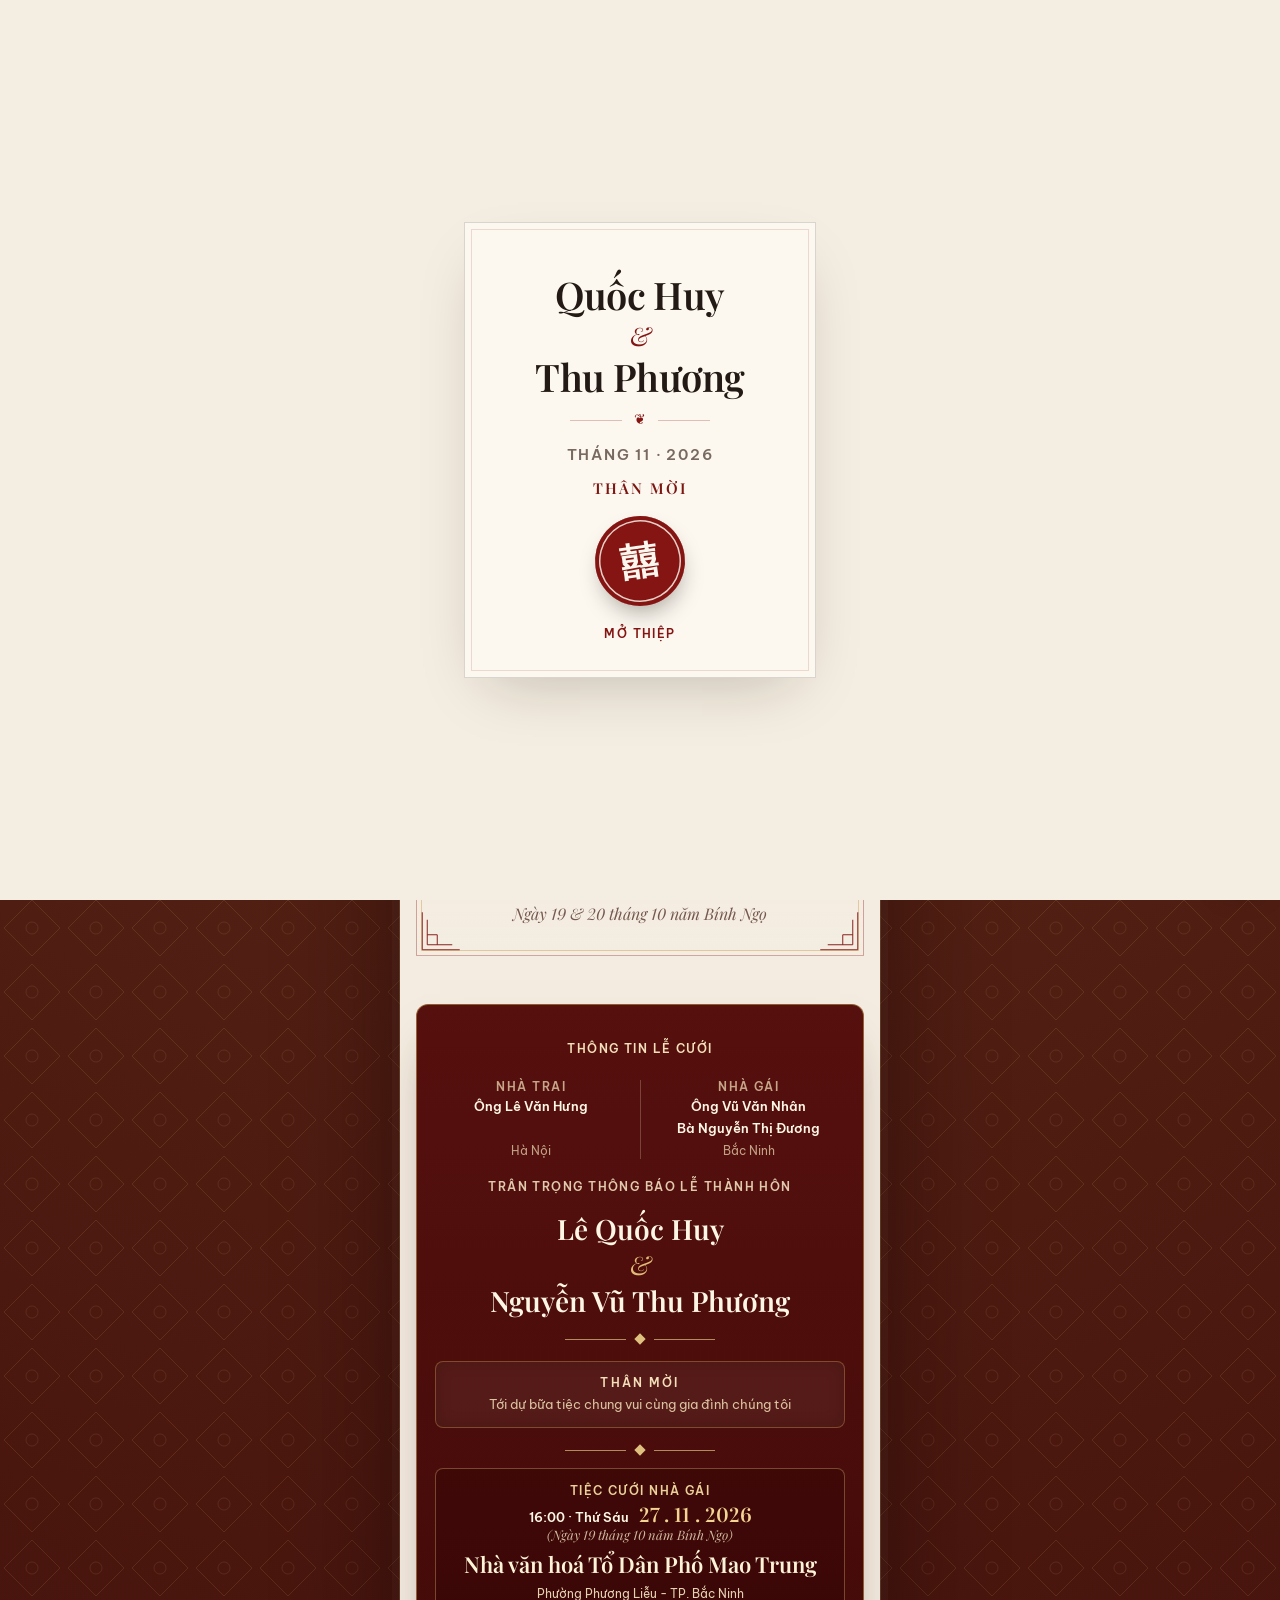
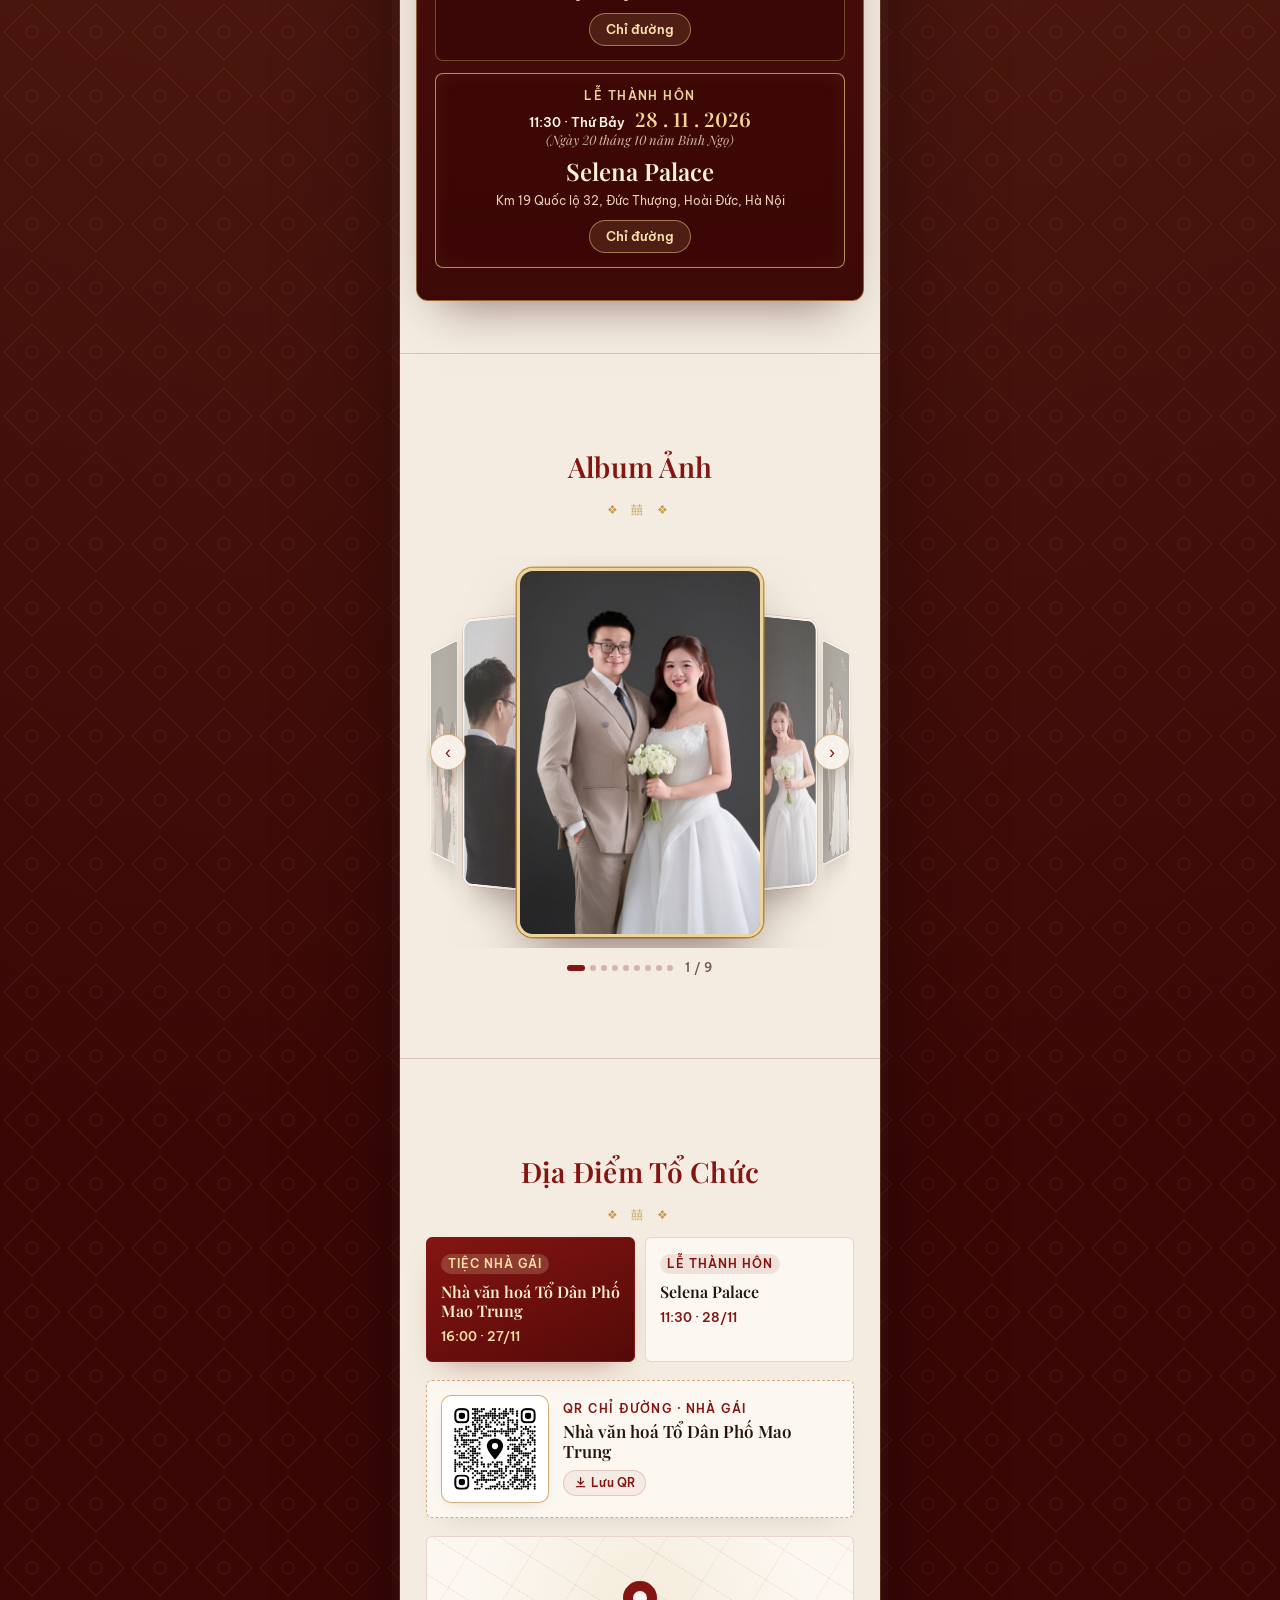
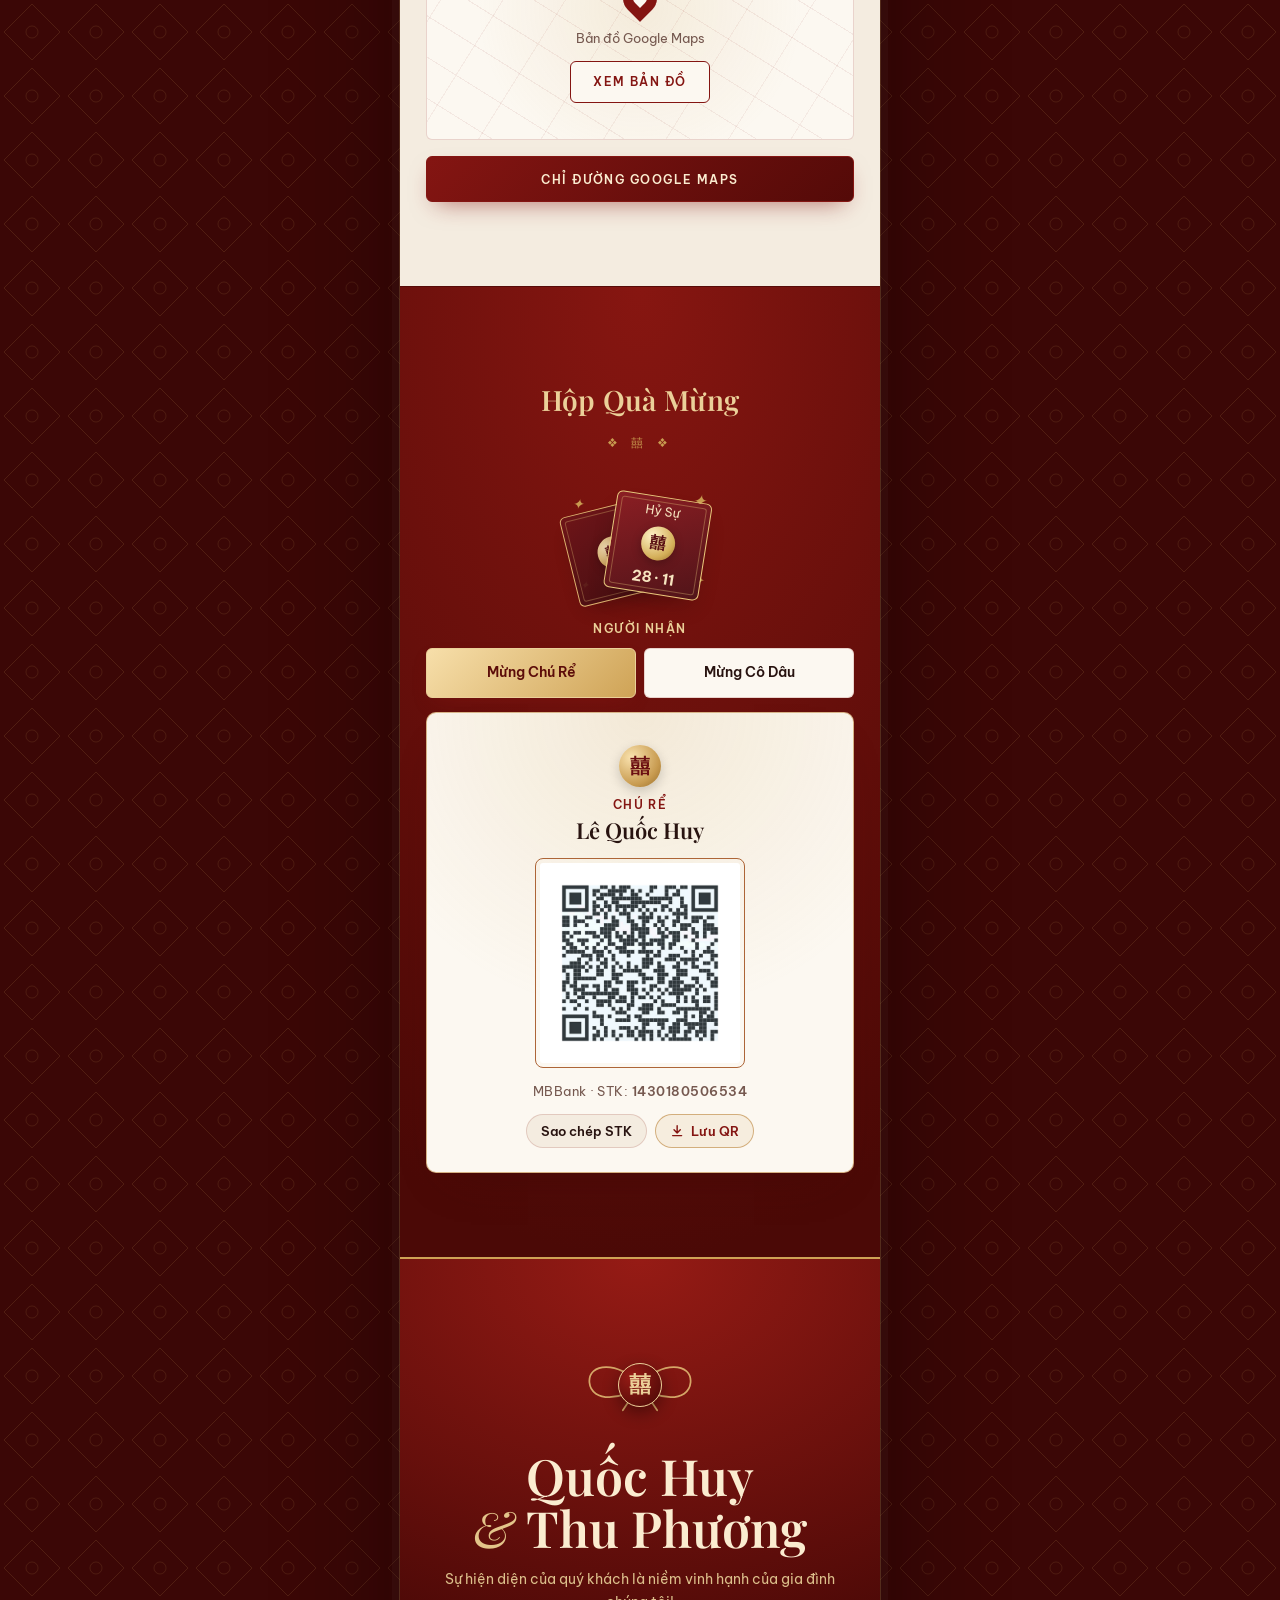
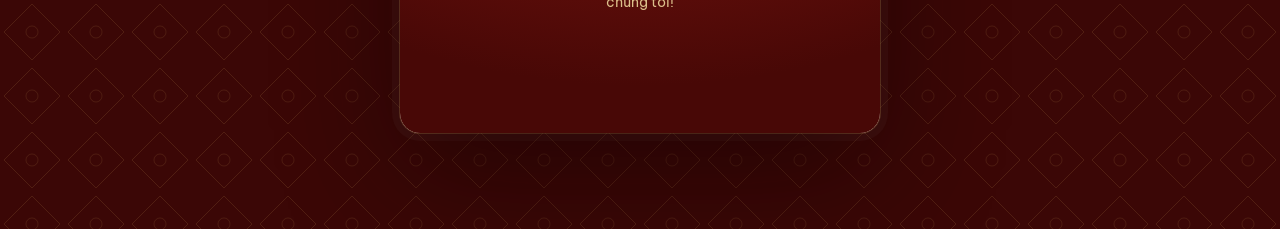
==== editorial.html @ ceed42f7 "fix: bust Cloudflare/mobile cache with v=20261121-2220 and handle reversed 26% and ampersands" ====
<!doctype html>
<html lang="vi">
  <head>
    <meta charset="UTF-8" />
    <meta name="viewport" content="width=device-width, initial-scale=1.0" />
    <meta name="theme-color" content="#7d1410" />
    <title>Thiệp Mời Cưới · Quốc Huy &amp; Thu Phương (Tháng 11 · 2026)</title>
    <meta name="description" content="Trân trọng kính mời Quý khách tới dự buổi lễ chung vui cùng gia đình: Tiệc Cưới Nhà Gái (16:00 · 27/11/2026 tại Nhà văn hoá Tổ Dân Phố Mao Trung, Bắc Ninh) &amp; Lễ Thành Hôn (11:30 · 28/11/2026 tại Selena Palace, Hoài Đức, Hà Nội)." />
    <meta property="og:type" content="website" />
    <meta property="og:locale" content="vi_VN" />
    <meta property="og:site_name" content="Thiệp Cưới Quốc Huy &amp; Thu Phương" />
    <meta property="og:title" content="Thiệp Mời Cưới · Quốc Huy &amp; Thu Phương (Tháng 11 · 2026)" />
    <meta property="og:description" content="Tiệc Cưới Nhà Gái: 16:00 Thứ Sáu 27/11/2026 (NVH Tổ Dân Phố Mao Trung, Bắc Ninh) · Lễ Thành Hôn: 11:30 Thứ Bảy 28/11/2026 (Selena Palace, Hoài Đức, Hà Nội)." />
    <meta property="og:image" content="https://thu-phuong-va-quoc-huy.wedding/images/og-preview.jpg?v=6" />
    <meta property="og:image:secure_url" content="https://thu-phuong-va-quoc-huy.wedding/images/og-preview.jpg?v=6" />
    <meta property="og:image:type" content="image/jpeg" />
    <meta property="og:image:width" content="1200" />
    <meta property="og:image:height" content="630" />
    <meta property="og:image:alt" content="Thiệp Mời Cưới Quốc Huy &amp; Thu Phương · Tháng 11 · 2026" />
    <meta name="twitter:card" content="summary_large_image" />
    <meta name="twitter:title" content="Thiệp Mời Cưới · Quốc Huy &amp; Thu Phương (Tháng 11 · 2026)" />
    <meta name="twitter:description" content="Tiệc Cưới Nhà Gái: 16:00 Thứ Sáu 27/11/2026 (NVH Tổ Dân Phố Mao Trung, Bắc Ninh) · Lễ Thành Hôn: 11:30 Thứ Bảy 28/11/2026 (Selena Palace, Hoài Đức, Hà Nội)." />
    <meta name="twitter:image" content="https://thu-phuong-va-quoc-huy.wedding/images/og-preview.jpg?v=6" />
    <link rel="icon" type="image/svg+xml" href="data:image/svg+xml,%3Csvg xmlns='http://www.w3.org/2000/svg' viewBox='0 0 64 64'%3E%3Ccircle cx='32' cy='32' r='30' fill='%23841512' stroke='%23d4a353' stroke-width='2'/%3E%3Ctext x='32' y='44' font-size='34' text-anchor='middle' fill='%23fae5b4' font-family='serif'%3E%E5%9B%8D%3C/text%3E%3C/svg%3E" />
    <link rel="preconnect" href="https://fonts.googleapis.com" />
    <link rel="preconnect" href="https://fonts.gstatic.com" crossorigin />
    <link href="https://fonts.googleapis.com/css2?family=Be+Vietnam+Pro:ital,wght@0,400;0,500;0,600;0,700;1,400;1,500&family=Playfair+Display:ital,wght@0,500;0,600;0,700;1,400;1,600&display=swap" rel="stylesheet" />
    <link rel="stylesheet" href="demo-common.css?v=20261121-2220" />
    <link rel="stylesheet" href="wedding-extras.css?v=20261121-2220" />
    <link rel="stylesheet" href="themes/son-mai.css?v=20261121-2220" />
    <script src="demo-common.js?v=20261121-2220" defer></script>
    <script src="wedding-extras.js?v=20261121-2220" defer></script>
    <script src="themes/son-mai.js?v=20261121-2220" defer></script>
  </head>
  <body data-theme="son" data-gate-label="Mở thiệp">
    <button class="demo-music" data-music-toggle type="button" aria-pressed="false" aria-label="Bật nhạc nền">
      <span class="music-bars" aria-hidden="true"><i></i><i></i><i></i></span>
      <span data-music-label>Bật nhạc</span>
    </button>

    <main tabindex="-1" class="invite son">
      <!-- Sợi Chỉ Hồng Tơ Duyên & Nét Chu Sa tự vẽ dẫn lối dọc theo thao tác lướt -->
      <svg class="sm-trail" aria-hidden="true">
        <path class="sm-trail-gold" pathLength="1" />
        <path class="sm-trail-red" pathLength="1" />
        <g class="sm-trail-tip">
          <circle r="7" fill="#fcf8f0" stroke="#841512" stroke-width="1.5" />
          <circle r="3" fill="#841512" />
        </g>
      </svg>

      <!-- BÌA THIỆP TỐI GIẢN: Nền Be Giấy Dó × Khung Vòm Ảnh × Sợi Chỉ Hồng Đồng Tâm -->
      <header class="son-cover" id="top">
        <div class="son-frame">
          <svg class="son-corner son-c-tl" viewBox="0 0 64 64" aria-hidden="true"><path d="M2 62V2h60M10 50V10h40M10 26h16V10" fill="none" stroke="currentColor" stroke-width="1.5"/></svg>
          <svg class="son-corner son-c-tr" viewBox="0 0 64 64" aria-hidden="true"><path d="M2 62V2h60M10 50V10h40M10 26h16V10" fill="none" stroke="currentColor" stroke-width="1.5"/></svg>
          <svg class="son-corner son-c-bl" viewBox="0 0 64 64" aria-hidden="true"><path d="M2 62V2h60M10 50V10h40M10 26h16V10" fill="none" stroke="currentColor" stroke-width="1.5"/></svg>
          <svg class="son-corner son-c-br" viewBox="0 0 64 64" aria-hidden="true"><path d="M2 62V2h60M10 50V10h40M10 26h16V10" fill="none" stroke="currentColor" stroke-width="1.5"/></svg>

          <div class="son-masthead">
            <span>Thư Báo Hỷ</span>
            <span>Tháng 11 · 2026</span>
          </div>

          <div class="son-title-block" data-reveal>
            <h1 class="son-names">
              <span>Quốc Huy</span>
              <i>&amp;</i>
              <span>Thu Phương</span>
            </h1>
            <div class="son-love-knot-wrap" aria-hidden="true">
              <svg class="son-love-knot" viewBox="0 0 320 44">
                <path class="son-knot-red" pathLength="1" d="M14 24C60 24 94 10 132 22C152 29 160 36 160 23C160 10 137 9 135 22C133 35 154 40 166 25C178 10 187 12 185 25C183 38 162 35 160 23C160 12 175 19 191 25C226 36 264 22 306 22" />
              </svg>
            </div>
          </div>

          <div class="son-hero-stage is-centered" data-reveal>
            <div class="son-moongate">
              <div class="son-moongate-arch">
                <figure class="ph son-hero-ph" style="--ratio: 4 / 5" data-lightbox="images/album-a.jpg" data-caption="Quốc Huy &amp; Thu Phương — Chào mừng ngày vui Tháng 11 · 2026">
                  <img src="images/album-a.jpg" alt="Chú rể Quốc Huy và Cô dâu Thu Phương vẫy tay chào" />
                </figure>
              </div>
            </div>

            <svg class="son-spinning-stamp" viewBox="0 0 120 120" aria-hidden="true">
              <defs><path id="son-stamp-ring" d="M60 60m-44 0a44 44 0 1 1 88 0a44 44 0 1 1-88 0" /></defs>
              <circle cx="60" cy="60" r="56" />
              <circle cx="60" cy="60" r="32" stroke-dasharray="3 2" />
              <text><textPath href="#son-stamp-ring">QUỐC HUY · THU PHƯƠNG · HÀ NỘI · 11.2026 ·</textPath></text>
              <text class="son-stamp-core" x="60" y="68" text-anchor="middle">囍</text>
            </svg>
          </div>

          <dl class="son-date-ledger" data-reveal>
            <div><dt>Tháng</dt><dd>11</dd></div>
            <div><dt>Năm</dt><dd class="son-ledger-year">2026</dd></div>
            <div><dt>Âm Lịch</dt><dd class="son-ledger-year">Bính Ngọ</dd></div>
          </dl>
          <p class="son-lunar">Ngày 19 &amp; 20 tháng 10 năm Bính Ngọ</p>
        </div>
      </header>

      <!-- PANEL ĐỎ ĐÔ THÔNG TIN LỄ CƯỚI & TIỆC CƯỚI (Bố cục tinh gọn theo chungdoi.com) -->
      <section class="son-event" id="ngay-cuoi" aria-labelledby="event-title">
        <div class="son-plaque" data-reveal>
          <p class="kicker">Thông tin lễ cưới</p>

          <!-- Gia đình hai bên -->
          <div class="son-plaque-families">
            <div>
              <span>Nhà Trai</span>
              <strong>Ông Lê Văn Hưng</strong>
              <small>Hà Nội</small>
            </div>
            <i aria-hidden="true"></i>
            <div>
              <span>Nhà Gái</span>
              <strong>Ông Vũ Văn Nhân</strong>
              <strong>Bà Nguyễn Thị Đương</strong>
              <small>Bắc Ninh</small>
            </div>
          </div>

          <p class="son-plaque-announce">Trân trọng thông báo Lễ Thành Hôn</p>

          <div class="son-plaque-couple">
            <div>
              <strong>Lê Quốc Huy</strong>
            </div>
            <i>&amp;</i>
            <div>
              <strong>Nguyễn Vũ Thu Phương</strong>
            </div>
          </div>

          <div class="son-rule" aria-hidden="true"><i></i></div>

          <!-- THÂN MỜI KHÁCH MỜI CÁ NHÂN HÓA -->
          <div class="son-guest-invite" data-reveal>
            <span class="son-guest-kicker">Thân mời</span>
            <strong class="son-guest" data-guest-name hidden></strong>
            <p class="son-guest-sub">Tới dự bữa tiệc chung vui cùng gia đình chúng tôi</p>
          </div>

          <div class="son-rule" aria-hidden="true"><i></i></div>

          <!-- Hai buổi lễ trình bày ngắn gọn, trực quan -->
          <div class="son-dual-events">
            <div class="son-event-box">
              <p class="son-venue-kicker">Tiệc Cưới Nhà Gái</p>
              <div class="son-event-time-row">
                <span>16:00 · Thứ Sáu</span>
                <strong>27 . 11 . 2026</strong>
              </div>
              <p class="son-event-lunar">(Ngày 19 tháng 10 năm Bính Ngọ)</p>
              <h3>Nhà văn hoá Tổ Dân Phố Mao Trung</h3>
              <address>Phường Phương Liễu - TP. Bắc Ninh</address>
              <a class="son-event-map-link" href="https://maps.app.goo.gl/y9gE7BGeSNUf4c8h6" target="_blank" rel="noopener">Chỉ đường</a>
            </div>

            <div class="son-event-box is-featured">
              <p class="son-venue-kicker">Lễ Thành Hôn</p>
              <div class="son-event-time-row">
                <span>11:30 · Thứ Bảy</span>
                <strong>28 . 11 . 2026</strong>
              </div>
              <p class="son-event-lunar">(Ngày 20 tháng 10 năm Bính Ngọ)</p>
              <h2 id="event-title">Selena Palace</h2>
              <address>Km 19 Quốc lộ 32, Đức Thượng, Hoài Đức, Hà Nội</address>
              <a class="son-event-map-link" href="https://maps.app.goo.gl/c5R5mBZ5yW817m9x5" target="_blank" rel="noopener">Chỉ đường</a>
            </div>
          </div>
        </div>
      </section>

      <footer class="theme-close">
        <div class="son-close-bow-wrap" aria-hidden="true">
          <svg class="son-bow" viewBox="0 0 130 62">
            <path d="M65 31C43 6 10 8 12 29s36 19 53 2c17 17 51 19 53-2S87 6 65 31zM65 31 47 58M65 31l18 27" />
          </svg>
          <div class="son-close-seal">囍</div>
        </div>
        <h2 data-reveal>Quốc Huy <i>&amp;</i>&nbsp;Thu Phương</h2>
        <span>Sự hiện diện của quý khách là niềm vinh hạnh của gia đình chúng tôi!</span>
      </footer>
    </main>
  </body>
</html>
---- demo-common.css ----
/* Khung chung cho cả 4 mẫu: thiệp là một cột dọc kiểu điện thoại,
   trên màn hình rộng thì nằm giữa nền trang trí Á Đông của từng mẫu. */
:root {
  --bg: #f8f1e5;
  --paper: #fffaf2;
  --ink: #2b1412;
  --muted: #7a5c55;
  --accent: #9b1b1e;
  --accent-deep: #6b0f12;
  --gold: #c89d54;
  --gold-light: #edd39c;
  --line: rgba(138, 35, 30, 0.16);
  --on-accent: #fff8ee;
  --backdrop: #2e090a;
  --f-display: "Playfair Display", Georgia, serif;
  --f-body: "Be Vietnam Pro", -apple-system, BlinkMacSystemFont, sans-serif;
  --f-serif-vi: "Playfair Display", Georgia, serif;
  --radius: 8px;
  --btn-radius: 999px;
  --ph-1: #e9d6c4;
  --ph-2: #d8b9a1;
  --ph-ink: rgba(60, 30, 24, 0.55);
  --column: 480px;
}

* { box-sizing: border-box; }
/* Số kiểu cũ của Cormorant khó đọc ngày giờ; ép số thẳng hàng. */
*, *::before, *::after { font-variant-numeric: lining-nums !important; }
html { scroll-behavior: smooth; -webkit-text-size-adjust: 100%; }
body {
  margin: 0;
  min-height: 100vh;
  overflow-x: hidden;
  background: var(--backdrop);
  color: var(--ink);
  font: 400 15px/1.7 var(--f-body);
  -webkit-font-smoothing: antialiased;
}
a { color: inherit; }
h1, h2, h3 { font-weight: 400; text-wrap: balance; }
p, blockquote, address { text-wrap: pretty; }
.invite:focus { outline: none; }

.invite {
  position: relative;
  width: min(var(--column), 100%);
  margin: 0 auto;
  overflow: hidden;
  background: var(--bg);
}

@media (min-width: 640px) {
  body { padding: 72px 0 96px; }
  .invite {
    border-radius: 20px;
    box-shadow:
      0 40px 120px rgba(15, 3, 3, 0.48),
      0 0 0 1px rgba(212, 170, 99, 0.28),
      0 0 0 8px rgba(255, 255, 255, 0.03);
  }
}

.kicker {
  margin: 0;
  color: var(--accent);
  font: 600 11px/1.4 var(--f-body);
  letter-spacing: 0.24em;
  text-transform: uppercase;
}

/* Họa tiết Song Hỷ & Vân Mây dùng chung */
.asian-seal {
  display: inline-grid;
  place-items: center;
  width: 44px;
  height: 44px;
  border-radius: 50%;
  background: radial-gradient(circle at 32% 28%, #f8e2ac, var(--gold) 62%, #9a6f2d);
  color: var(--accent-deep);
  font: 700 22px/1 "Noto Serif TC", "Songti SC", "SimSun", serif;
  box-shadow: 0 6px 18px rgba(40, 8, 6, 0.22), inset 0 0 0 1.5px rgba(255, 250, 235, 0.65);
}

/* Khung ảnh: tông màu theo mẫu làm nền khi ảnh chưa tải xong. */
.ph {
  position: relative;
  margin: 0;
  overflow: hidden;
  aspect-ratio: var(--ratio, 4 / 5);
  background:
    radial-gradient(120% 80% at 20% 10%, rgba(255, 255, 255, 0.45), transparent 55%),
    radial-gradient(90% 70% at 85% 95%, rgba(0, 0, 0, 0.12), transparent 60%),
    linear-gradient(160deg, var(--ph-1), var(--ph-2));
}
.ph img {
  position: absolute;
  inset: 0;
  display: block;
  width: 100%;
  height: 100%;
  object-fit: cover;
  object-position: center 22%;
  transition: transform 0.8s cubic-bezier(0.2, 0.75, 0.25, 1);
}
.ph[data-lightbox]:hover img {
  transform: scale(1.04);
}
.ph[data-lightbox] {
  cursor: zoom-in;
}

/* Thanh chọn mẫu (dùng cho bản demo) + nút mở lại cổng thiệp */
.design-switcher {
  position: fixed;
  z-index: 200;
  top: 12px;
  left: 50%;
  display: flex;
  align-items: center;
  gap: 3px;
  max-width: calc(100vw - 16px);
  overflow-x: auto;
  padding: 5px;
  border: 1px solid rgba(227, 196, 138, 0.32);
  border-radius: 999px;
  background: rgba(34, 9, 8, 0.86);
  box-shadow: 0 12px 34px rgba(10, 2, 2, 0.42);
  font-family: "Be Vietnam Pro", Arial, sans-serif;
  scrollbar-width: none;
  backdrop-filter: blur(16px);
  transform: translateX(-50%);
}
.design-switcher::-webkit-scrollbar { display: none; }
.design-switcher a,
.design-switcher button.replay-gate {
  flex: 0 0 auto;
  display: flex;
  align-items: center;
  gap: 6px;
  min-height: 32px;
  padding: 0 13px;
  border: 0;
  border-radius: 999px;
  background: transparent;
  color: rgba(255, 244, 232, 0.78);
  font: 500 11px/1 "Be Vietnam Pro", Arial, sans-serif;
  letter-spacing: 0.02em;
  text-decoration: none;
  white-space: nowrap;
  cursor: pointer;
  transition: background 0.25s ease, color 0.25s ease, transform 0.2s ease;
}
.design-switcher a:hover,
.design-switcher button.replay-gate:hover {
  color: #fff8ee;
  background: rgba(255, 244, 232, 0.1);
}
.design-switcher a span {
  display: inline-grid;
  place-items: center;
  width: 18px;
  height: 18px;
  border-radius: 50%;
  background: rgba(255, 244, 232, 0.12);
  font-size: 9px;
  font-weight: 600;
}
.design-switcher a.is-active {
  background: linear-gradient(135deg, #f9e4b7, #d8ad60);
  color: #3a0d0b;
  font-weight: 600;
  box-shadow: 0 2px 10px rgba(216, 173, 96, 0.35);
}
.design-switcher a.is-active span {
  background: #7b1611;
  color: #fbecd0;
}
.design-switcher button.replay-gate,
.design-switcher button.guest-link-btn {
  padding-inline: 10px;
  border-left: 1px solid rgba(255, 244, 232, 0.16);
  border-radius: 0;
  color: #f3d28e;
  font-size: 10.5px;
}

/* Nút bật nhạc + Nút thả tim chúc phúc nổi */
.floating-controls {
  position: fixed;
  z-index: 180;
  right: calc(14px + env(safe-area-inset-right));
  bottom: calc(16px + env(safe-area-inset-bottom));
  display: flex;
  flex-direction: column;
  gap: 10px;
  align-items: center;
}

.demo-music,
.demo-heart-btn {
  position: relative;
  display: grid;
  place-items: center;
  width: 46px;
  height: 46px;
  border: 1.5px solid rgba(235, 202, 138, 0.55);
  border-radius: 50%;
  background: radial-gradient(circle at 30% 25%, var(--accent), var(--accent-deep));
  box-shadow: 0 10px 26px rgba(20, 6, 4, 0.38);
  color: var(--on-accent);
  cursor: pointer;
  transition: transform 0.25s ease, box-shadow 0.25s ease;
}
.demo-music:hover,
.demo-heart-btn:hover {
  transform: translateY(-2px) scale(1.04);
  box-shadow: 0 14px 30px rgba(20, 6, 4, 0.45);
}
.demo-music:active,
.demo-heart-btn:active {
  transform: scale(0.94);
}
.demo-music [data-music-label] {
  position: absolute;
  width: 1px;
  height: 1px;
  overflow: hidden;
  clip: rect(0 0 0 0);
}
/* Cuộn xuống thì thu nút nổi vào để không che nội dung, cuộn lên thì hiện lại */
.floating-controls { transition: transform 0.3s ease, opacity 0.3s ease; }
.floating-controls:focus-within { transform: none; opacity: 1; pointer-events: auto; }
.floating-controls.is-tucked {
  transform: translateX(calc(100% + 24px));
  opacity: 0;
  pointer-events: none;
}
.demo-music:focus-visible,
.demo-heart-btn:focus-visible { outline: 2px solid var(--gold); outline-offset: 3px; }
.demo-music .music-bars { display: flex; align-items: center; gap: 3px; height: 16px; }
.demo-music .music-bars i { display: block; width: 2px; height: 5px; border-radius: 2px; background: currentColor; }
.demo-music.is-playing .music-bars i { animation: demo-music-bar 0.75s ease-in-out infinite alternate; }
.demo-music.is-playing .music-bars i:nth-child(2) { animation-delay: -0.3s; }
.demo-music.is-playing .music-bars i:nth-child(3) { animation-delay: -0.55s; }
@keyframes demo-music-bar { to { height: 16px; } }

.demo-heart-btn {
  background: radial-gradient(circle at 30% 25%, #fff8ee, #f3e0c4);
  color: var(--accent);
  border-color: rgba(155, 27, 30, 0.28);
  font-size: 18px;
}
.demo-heart-btn .heart-count {
  position: absolute;
  top: -5px;
  right: -5px;
  min-width: 20px;
  height: 18px;
  padding: 0 5px;
  border-radius: 999px;
  background: var(--accent);
  color: #fff8ee;
  font: 600 9px/18px var(--f-body);
  box-shadow: 0 2px 6px rgba(0, 0, 0, 0.25);
}

/* Hoa rơi & kim tuyến bay nhẹ trong khung thiệp */
.ambient-fx {
  position: fixed;
  inset: 0;
  z-index: 90;
  pointer-events: none;
  overflow: hidden;
}
.ambient-petal {
  position: absolute;
  top: -24px;
  left: var(--x, 50%);
  width: var(--size, 10px);
  height: calc(var(--size, 10px) * 1.35);
  border-radius: 80% 15% 80% 20%;
  background: var(--petal-color, rgba(214, 48, 60, 0.22));
  box-shadow: inset 0 0 4px rgba(255, 230, 190, 0.35);
  animation: ambientFall var(--dur, 14s) var(--delay, 0s) linear infinite;
}
.ambient-petal.is-gold {
  width: 5px;
  height: 5px;
  border-radius: 50%;
  background: radial-gradient(circle, #ffe8a3, #c89d54);
  opacity: 0.45;
}
@keyframes ambientFall {
  0% { transform: translate3d(0, -30px, 0) rotate(0deg); opacity: 0; }
  12% { opacity: 0.72; }
  88% { opacity: 0.55; }
  100% { transform: translate3d(var(--drift, 55px), 105vh, 0) rotate(380deg); opacity: 0; }
}

/* Tim bay lên khi khách bấm thả tim */
.floating-blessing {
  position: fixed;
  z-index: 950;
  right: 28px;
  bottom: 72px;
  pointer-events: none;
  font-size: 20px;
  color: var(--accent);
  text-shadow: 0 2px 8px rgba(255, 240, 220, 0.8);
  animation: blessingRise 1.7s cubic-bezier(0.16, 0.8, 0.3, 1) forwards;
}
@keyframes blessingRise {
  0% { opacity: 0; transform: translate(0, 10px) scale(0.5); }
  20% { opacity: 1; transform: translate(var(--bx, -10px), -18px) scale(1.15); }
  100% { opacity: 0; transform: translate(calc(var(--bx, -10px) * 2.2), -150px) scale(0.85) rotate(var(--br, 15deg)); }
}

[data-reveal] {
  opacity: 0;
  transform: translateY(24px);
  transition: opacity 0.85s ease, transform 0.85s cubic-bezier(0.2, 0.75, 0.25, 1);
}
[data-reveal].is-visible { opacity: 1; transform: none; }

/* Màn mở thiệp. Mỗi mẫu đổi màu và hướng mở trong file theme của mình. */
body.is-invitation-locked { overflow: hidden; }
.invitation-gate {
  --gate-bg: var(--accent);
  --gate-ink: var(--on-accent);
  --gate-gold: var(--gold);
  position: fixed;
  z-index: 1000;
  inset: 0;
  display: grid;
  place-items: center;
  overflow: hidden;
  color: var(--gate-ink);
}
.invitation-door {
  position: absolute;
  background: var(--gate-bg);
  transition: transform 1.3s cubic-bezier(0.7, 0, 0.2, 1);
}
.invitation-door-left { top: 0; bottom: 0; left: 0; width: 50.5%; }
.invitation-door-right { top: 0; bottom: 0; right: 0; width: 50.5%; }
.invitation-gate.is-opening .invitation-door-left { transform: translateX(-101%); }
.invitation-gate.is-opening .invitation-door-right { transform: translateX(101%); }

.gate-envelope-stage {
  position: relative;
  z-index: 3;
  display: grid;
  place-items: center;
}
.gate-envelope { display: none; }

.invitation-gate-card {
  position: relative;
  z-index: 3;
  width: min(352px, calc(100vw - 40px));
  padding: 46px 26px 38px;
  text-align: center;
  transition: opacity 0.5s ease, transform 0.7s ease;
}
.invitation-gate.is-opening { pointer-events: none; }
.invitation-gate.is-opening .invitation-gate-card { opacity: 0; transform: scale(0.92); }
.invitation-gate-card > p {
  margin: 0;
  color: var(--gate-gold);
  font: 600 11px/1.5 var(--f-body);
  letter-spacing: 0.24em;
  text-transform: uppercase;
}
.invitation-gate-card .gate-title {
  margin: 18px 0 10px;
  font: 500 50px/1.05 var(--f-display);
}
.invitation-gate-card .gate-title i { color: var(--gate-gold); font-style: italic; }
.invitation-gate-card .gate-date {
  margin: 0 0 16px;
  opacity: 0.82;
  font: 600 13px/1.4 var(--f-body);
  letter-spacing: 0.12em;
}
.gate-invite-section {
  display: flex;
  flex-direction: column;
  align-items: center;
  margin: 0 auto 22px;
}
.gate-invite-word {
  margin: 0;
  color: var(--gate-gold);
  font: 600 13px/1.3 var(--f-body);
  letter-spacing: 0.2em;
  text-transform: uppercase;
}
.invitation-gate-card .gate-guest-pill {
  display: inline-flex;
  align-items: center;
  justify-content: center;
  max-width: 100%;
  margin: 8px auto 0;
  padding: 7px 18px;
  border: 1px solid color-mix(in srgb, var(--gate-gold) 45%, transparent);
  border-radius: 999px;
  background: rgba(20, 4, 4, 0.28);
  color: var(--gate-ink);
  font: 500 14px/1.3 var(--f-body);
  letter-spacing: 0.04em;
  word-break: break-word;
}
.invitation-gate-card .gate-guest-pill[hidden] {
  display: none !important;
}
.invitation-gate-card .gate-guest-pill strong {
  color: var(--gate-gold);
  font-weight: 600;
  font-size: 15px;
}
.invitation-gate-card button {
  display: grid;
  gap: 14px;
  place-items: center;
  margin: 0 auto;
  border: 0;
  background: transparent;
  color: inherit;
  cursor: pointer;
  font: 600 12px/1 var(--f-body);
  letter-spacing: 0.12em;
  text-transform: uppercase;
}
.invitation-gate-card button span {
  display: grid;
  width: 88px;
  height: 88px;
  place-items: center;
  border-radius: 50%;
  background: radial-gradient(circle at 32% 28%, #fae5b2, var(--gate-gold) 65%, #9a6e2a);
  box-shadow:
    0 0 0 8px color-mix(in srgb, var(--gate-gold) 20%, transparent),
    0 14px 32px rgba(15, 2, 2, 0.4);
  color: var(--gate-bg);
  font: 700 34px/1 "Noto Serif TC", "SimSun", var(--f-display);
  transition: transform 0.3s ease, box-shadow 0.3s ease;
  animation: gate-pulse 2.4s ease-in-out infinite;
}
.invitation-gate-card button:hover span,
.invitation-gate-card button:focus-visible span { transform: scale(1.06); }
.invitation-gate-card button:focus-visible { outline: 0; }
.invitation-gate-card > small {
  display: block;
  margin-top: 22px;
  color: color-mix(in srgb, var(--gate-ink) 68%, transparent);
  font-size: 11px;
  letter-spacing: 0.04em;
}
@keyframes gate-pulse {
  0%, 100% { box-shadow: 0 0 0 8px color-mix(in srgb, var(--gate-gold) 20%, transparent), 0 12px 28px rgba(15, 2, 2, 0.35); }
  50% { box-shadow: 0 0 0 16px color-mix(in srgb, var(--gate-gold) 6%, transparent), 0 16px 36px rgba(15, 2, 2, 0.45); }
}

.opening-petals { position: absolute; z-index: 4; inset: 0; pointer-events: none; }
.opening-petals i {
  position: absolute;
  top: 45%;
  left: var(--petal-x);
  width: 12px;
  height: 18px;
  border-radius: 80% 15% 70% 25%;
  background: var(--gate-gold);
  opacity: 0;
}
.invitation-gate.is-opening .opening-petals i {
  animation: openingPetal 1.4s var(--petal-delay) cubic-bezier(0.15, 0.65, 0.25, 1) both;
}
@keyframes openingPetal {
  0% { opacity: 0; translate: 0 0; rotate: 0deg; }
  18% { opacity: 0.9; }
  100% { opacity: 0; translate: var(--petal-drift) 50vh; rotate: 280deg; }
}

/* Mưa hoa 6 cánh & cánh lụa rơi bồng bềnh + tung bay theo nhịp lướt */
.ambient-blossoms {
  position: fixed;
  inset: 0;
  z-index: 95;
  overflow: hidden;
  pointer-events: none;
}
.ambient-blossom {
  position: absolute;
  top: -32px;
  display: inline-flex;
  opacity: 0.48;
  filter: drop-shadow(0 2px 5px rgba(84, 10, 8, 0.14));
  animation: ambientBlossomFall 16s ease-in-out infinite;
  will-change: transform, opacity;
}
@keyframes ambientBlossomFall {
  0% {
    opacity: 0;
    transform: translate3d(0, -24px, 0) rotate(0deg) rotateX(0deg) scale(0.85);
  }
  12% {
    opacity: 0.55;
  }
  35% {
    transform: translate3d(var(--sway, 24px), 34vh, 0) rotate(125deg) rotateX(35deg) scale(1);
  }
  68% {
    transform: translate3d(calc(var(--sway, 24px) * -0.9), 68vh, 0) rotate(245deg) rotateY(30deg) scale(0.95);
  }
  88% {
    opacity: 0.42;
  }
  100% {
    opacity: 0;
    transform: translate3d(calc(var(--sway, 24px) * 0.65), 104vh, 0) rotate(360deg) rotateX(0deg) scale(0.85);
  }
}

/* Cánh hoa & bông hoa tung bay bồng bềnh theo luồng gió khi người dùng lướt trang */
.scroll-wind-petal {
  position: fixed;
  display: inline-flex;
  pointer-events: none;
  filter: drop-shadow(0 3px 8px rgba(110, 15, 12, 0.22));
  animation: scrollWindFloat 1.6s cubic-bezier(0.18, 0.76, 0.32, 1) forwards;
  will-change: transform, opacity;
}
@keyframes scrollWindFloat {
  0% {
    opacity: 0;
    transform: translate3d(0, 0, 0) rotate(0deg) scale(0.55);
  }
  22% {
    opacity: 0.72;
    transform: translate3d(calc(var(--dx, 30px) * 0.32), calc(var(--dy, -70px) * 0.32), 0) rotate(calc(var(--rot, 180deg) * 0.35)) scale(1.06);
  }
  75% {
    opacity: 0.48;
  }
  100% {
    opacity: 0;
    transform: translate3d(var(--dx, 30px), var(--dy, -70px), 0) rotate(var(--rot, 180deg)) scale(0.75);
  }
}

/* Khép thiệp */
.theme-close {
  position: relative;
  padding: 96px 28px 120px;
  text-align: center;
  overflow: hidden;
}
.theme-close p { margin: 0; color: var(--accent); font: 600 11px/1.5 var(--f-body); letter-spacing: 0.24em; text-transform: uppercase; }
.theme-close h2 { margin: 18px 0 14px; font: 400 60px/1.04 var(--f-display); }
.theme-close h2 i { color: var(--accent); }
.theme-close span { color: var(--muted); font-size: 14px; line-height: 1.6; }
---- wedding-extras.css ----
/* Các phần dùng chung: lấy màu, font và bo góc từ biến của từng mẫu,
   kết hợp họa tiết Á Đông tinh xảo (Song Hỷ, vân mây, khung vòm, lịch tháng cưới, phong bao hỷ). */
.wedding-extras {
  position: relative;
  background: var(--bg);
  color: var(--ink);
}

.x-section {
  position: relative;
  padding: 84px 26px;
  border-top: 1px solid var(--line);
  text-align: center;
}

.x-head { margin-bottom: 36px; }
.x-kicker {
  margin: 0;
  color: var(--accent);
  font: 600 11px/1.5 var(--f-body);
  letter-spacing: 0.24em;
  text-transform: uppercase;
}
.x-head h2 {
  margin: 12px 0 0;
  font: 600 28px/1.2 var(--f-display);
  letter-spacing: 0.01em;
}
.x-head::after {
  content: var(--ornament, "❖ 囍 ❖");
  display: block;
  margin-top: 16px;
  color: var(--gold);
  font-size: 12px;
  letter-spacing: 0.45em;
}

.x-label {
  margin: 0 0 10px;
  color: var(--accent);
  font: 600 12px/1.4 var(--f-body);
  letter-spacing: 0.12em;
  text-transform: uppercase;
}
.x-lead {
  max-width: 340px;
  margin: -14px auto 28px;
  color: var(--muted);
  font-size: 14px;
  line-height: 1.65;
}

/* 1. Gia đình hai bên — Thiệp Gia Tiên đối xứng */
.x-family-card {
  position: relative;
  display: grid;
  grid-template-columns: 1fr auto 1fr;
  gap: 12px;
  align-items: stretch;
  padding: 28px 16px;
  border: 1px solid var(--line);
  border-radius: var(--radius);
  background: var(--paper);
  box-shadow: 0 16px 40px -28px rgba(60, 14, 12, 0.25);
}
.x-family-card article {
  display: flex;
  flex-direction: column;
  justify-content: center;
  gap: 6px;
  padding: 6px 4px;
}
.x-parent {
  margin: 0;
  font: 500 18px/1.32 var(--f-display);
  text-wrap: balance;
}
.x-family-loc {
  margin-top: 6px;
  color: var(--muted);
  font-size: 11px;
  letter-spacing: 0.08em;
}
.x-family-divider {
  display: flex;
  flex-direction: column;
  align-items: center;
  justify-content: center;
  gap: 8px;
}
.x-family-divider::before,
.x-family-divider::after {
  content: "";
  width: 1px;
  flex: 1;
  background: linear-gradient(180deg, transparent, var(--gold), transparent);
  opacity: 0.65;
}
.x-family-seal {
  display: grid;
  place-items: center;
  width: 36px;
  height: 36px;
  border-radius: 50%;
  border: 1px solid var(--gold);
  background: color-mix(in srgb, var(--accent) 8%, var(--paper));
  color: var(--accent);
  font: 700 16px/1 "Noto Serif TC", "SimSun", serif;
}

/* 2. Hành trình — Minimalist Editorial Triptych */
.x-story-grid {
  display: grid;
  grid-template-columns: repeat(3, 1fr);
  gap: 24px;
  max-width: 720px;
  margin: 0 auto;
  padding: 0;
  list-style: none;
}
.x-story-item {
  position: relative;
  display: flex;
  flex-direction: column;
  text-align: center;
  transition: transform 0.4s cubic-bezier(0.2, 0.75, 0.25, 1);
}
.x-story-item:hover {
  transform: translateY(-4px);
}
.x-story-ph {
  border-radius: var(--radius);
  border: 1px solid var(--line);
  box-shadow: 0 12px 28px -18px rgba(60, 14, 12, 0.2);
  background: var(--paper);
}
.x-story-meta {
  padding-top: 14px;
  display: flex;
  flex-direction: column;
  align-items: center;
  gap: 4px;
}
.x-story-tag {
  display: inline-block;
  font: 500 11px/1.4 var(--f-body);
  letter-spacing: 0.16em;
  text-transform: uppercase;
  color: var(--muted);
}
.x-story-title {
  margin: 2px 0 0;
  font: 600 17px/1.3 var(--f-display);
  color: var(--ink);
  letter-spacing: 0.01em;
  text-wrap: balance;
}

@media (max-width: 640px) {
  .x-story-grid {
    gap: 12px;
  }
  .x-story-meta {
    padding-top: 10px;
    gap: 3px;
  }
  .x-story-tag {
    font-size: 10px;
    letter-spacing: 0.12em;
  }
  .x-story-title {
    font-size: 13.5px;
    line-height: 1.25;
    text-wrap: balance;
  }
}

/* 3. Album ảnh cưới (Lật 3D Coverflow + Dạng lưới) + Lightbox */
.x-album-toolbar {
  display: flex;
  flex-direction: column;
  align-items: center;
  gap: 10px;
  margin: -18px 0 22px;
}
.x-album-tabs {
  display: inline-flex;
  padding: 4px;
  border: 1px solid var(--line);
  border-radius: 999px;
  background: var(--paper);
  box-shadow: 0 6px 18px -12px rgba(45, 10, 10, 0.25);
}
.x-album-tab {
  min-height: 30px;
  padding: 0 14px;
  border: 0;
  border-radius: 999px;
  background: transparent;
  color: var(--muted);
  font: 600 11px/1 var(--f-body);
  letter-spacing: 0.08em;
  cursor: pointer;
  transition: all 0.22s ease;
}
.x-album-tab.is-active {
  background: var(--accent);
  color: var(--on-accent);
  box-shadow: 0 4px 12px color-mix(in srgb, var(--accent) 40%, transparent);
}
.x-album-hint {
  margin: 0;
  color: var(--muted);
  font-size: 12px;
  font-style: italic;
}

/* Sân khấu Album Lật 3D Coverflow (tham khảo chungdoi.com) */
.x-album-3d[hidden],
.x-album-grid[hidden] { display: none !important; }
.x-album-3d-stage {
  position: relative;
  height: 392px;
  margin: 4px auto 0;
  display: flex;
  align-items: center;
  justify-content: center;
  overflow: hidden;
  overflow: clip;
  touch-action: pan-y;
}
.x-album-3d-track {
  position: relative;
  width: 100%;
  height: 100%;
  display: flex;
  align-items: center;
  justify-content: center;
  perspective: 1000px;
}
.x-album-3d-card {
  position: absolute;
  width: 64%;
  max-width: 246px;
  aspect-ratio: 2 / 3;
  border-radius: 16px;
  border: 3px solid var(--paper);
  box-shadow: 0 22px 46px -18px rgba(24, 5, 5, 0.45), 0 0 0 1px var(--line);
  transition: transform 0.72s cubic-bezier(0.22, 0.8, 0.26, 1), opacity 0.6s ease;
  cursor: pointer;
  user-select: none;
}
.x-album-3d-card.is-studio-a {
  background: linear-gradient(90deg, #2b2b2b 0%, #373737 50%, #353535 100%);
}
.x-album-3d-card.is-studio-d {
  background: linear-gradient(90deg, #262626 0%, #393939 50%, #2a2b2f 100%);
}
.x-album-3d-card.is-studio-a > img,
.x-album-3d-card.is-studio-d > img {
  object-fit: contain;
  object-position: bottom center;
}
.x-album-3d-card.is-center {
  border-color: var(--gold-light, #edd39c);
  box-shadow: 0 28px 56px -16px rgba(45, 8, 8, 0.52), 0 0 0 1.5px var(--gold);
}
.x-album-3d-card figcaption {
  position: absolute;
  z-index: 3;
  left: 10px;
  right: 10px;
  bottom: 10px;
  padding: 6px 10px;
  border-radius: 999px;
  background: rgba(28, 6, 6, 0.68);
  backdrop-filter: blur(8px);
  color: #fff8ee;
  font-size: 11px;
  letter-spacing: 0.04em;
  opacity: 0;
  transform: translateY(6px);
  transition: opacity 0.3s ease, transform 0.3s ease;
}
.x-album-3d-card.is-center figcaption {
  opacity: 1;
  transform: none;
}
.x-album-nav {
  position: absolute;
  z-index: 35;
  top: 50%;
  transform: translateY(-50%);
  width: 36px;
  height: 36px;
  border: 1px solid color-mix(in srgb, var(--gold) 55%, var(--line));
  border-radius: 50%;
  background: color-mix(in srgb, var(--paper) 88%, transparent);
  backdrop-filter: blur(8px);
  color: var(--accent);
  font-size: 18px;
  line-height: 1;
  cursor: pointer;
  box-shadow: 0 8px 20px rgba(0, 0, 0, 0.16);
  transition: transform 0.2s ease, background 0.2s ease;
}
.x-album-nav:hover {
  background: var(--accent);
  color: var(--on-accent);
}
.x-album-prev { left: 4px; }
.x-album-next { right: 4px; }
.x-album-3d-footer {
  display: flex;
  align-items: center;
  justify-content: center;
  gap: 12px;
  margin-top: 14px;
}
.x-album-dots {
  display: flex;
  flex-wrap: wrap;
  align-items: center;
  justify-content: center;
  gap: 5px;
}
.x-album-dot {
  width: 6px;
  height: 6px;
  padding: 0;
  border: 0;
  border-radius: 999px;
  background: color-mix(in srgb, var(--accent) 26%, transparent);
  cursor: pointer;
  transition: width 0.28s ease, background 0.28s ease;
}
.x-album-dot.is-active {
  width: 18px;
  background: var(--accent);
}
.x-album-counter {
  color: var(--muted);
  font: 600 12px/1 var(--f-body);
  letter-spacing: 0.04em;
}

.x-album-grid {
  display: grid;
  grid-template-columns: 1fr 1fr;
  gap: 10px;
}
.x-album-grid .ph {
  border-radius: var(--radius);
  box-shadow: 0 14px 32px -22px rgba(45, 10, 10, 0.35);
}
.x-album-a {
  grid-column: 1 / -1;
  border-radius: 180px 180px var(--radius) var(--radius) !important;
}
.x-album-d {
  grid-column: 1 / -1;
}
.x-album-caption {
  position: absolute;
  z-index: 2;
  left: 10px;
  right: 10px;
  bottom: 10px;
  padding: 6px 12px;
  border-radius: 999px;
  background: rgba(28, 8, 8, 0.62);
  backdrop-filter: blur(8px);
  color: #fff8ee;
  font-size: 11px;
  letter-spacing: 0.06em;
  opacity: 0;
  transform: translateY(6px);
  transition: opacity 0.3s ease, transform 0.3s ease;
  pointer-events: none;
}
.x-album-grid .ph:hover .x-album-caption {
  opacity: 1;
  transform: none;
}

/* Lightbox xem ảnh phóng to + Dải thumbnail bên dưới */
.wedding-lightbox {
  position: fixed;
  inset: 0;
  z-index: 1200;
  display: grid;
  grid-template-rows: auto 1fr auto auto;
  align-items: center;
  padding: 18px 16px;
  background: rgba(18, 4, 4, 0.92);
  backdrop-filter: blur(14px);
  color: #fff8ee;
}
.wedding-lightbox[hidden] { display: none; }
.lb-top {
  display: flex;
  justify-content: space-between;
  align-items: center;
  max-width: 520px;
  width: 100%;
  margin: 0 auto;
  font-size: 12px;
  letter-spacing: 0.16em;
  text-transform: uppercase;
}
.lb-close {
  width: 40px;
  height: 40px;
  border: 1px solid rgba(255, 248, 238, 0.25);
  border-radius: 50%;
  background: rgba(255, 255, 255, 0.08);
  color: #fff8ee;
  font-size: 18px;
  cursor: pointer;
}
.lb-stage {
  position: relative;
  display: grid;
  place-items: center;
  max-width: 520px;
  width: 100%;
  max-height: 68vh;
  margin: 0 auto;
}
.lb-stage img {
  max-width: 100%;
  max-height: 66vh;
  border-radius: 12px;
  border: 1px solid rgba(212, 170, 99, 0.4);
  box-shadow: 0 24px 60px rgba(0, 0, 0, 0.6);
  object-fit: contain;
}
.lb-nav {
  position: absolute;
  top: 50%;
  transform: translateY(-50%);
  width: 42px;
  height: 42px;
  border: 1px solid rgba(255, 248, 238, 0.3);
  border-radius: 50%;
  background: rgba(28, 6, 6, 0.72);
  color: #fff8ee;
  font-size: 18px;
  cursor: pointer;
}
.lb-prev { left: 8px; }
.lb-next { right: 8px; }
.lb-caption {
  margin: 8px auto 6px;
  color: #f3d9a4;
  font: italic 400 16px/1.35 var(--f-display);
  text-align: center;
}
.lb-thumbs {
  display: flex;
  gap: 8px;
  overflow-x: auto;
  max-width: min(520px, 92vw);
  margin: 4px auto 0;
  padding: 6px 10px;
  border-radius: 10px;
  background: rgba(255, 255, 255, 0.06);
  scrollbar-width: none;
}
.lb-thumbs::-webkit-scrollbar { display: none; }
.lb-thumb {
  flex: 0 0 46px;
  width: 46px;
  height: 46px;
  padding: 0;
  border: 2px solid transparent;
  border-radius: 7px;
  overflow: hidden;
  background: transparent;
  opacity: 0.52;
  cursor: pointer;
  transition: opacity 0.2s ease, transform 0.2s ease, border-color 0.2s ease;
}
.lb-thumb img {
  width: 100%;
  height: 100%;
  object-fit: cover;
}
.lb-thumb.is-active {
  opacity: 1;
  border-color: #e5c178;
  transform: scale(1.06);
}

/* Dress Code Swatches */
.x-dress-card {
  margin-top: 24px;
  padding: 18px 16px;
  border: 1px dashed color-mix(in srgb, var(--gold) 55%, var(--line));
  border-radius: var(--radius);
  background: color-mix(in srgb, var(--paper) 75%, transparent);
}
.x-dress {
  margin: 0 0 12px;
  color: var(--muted);
  font-size: 11px;
  font-weight: 600;
  letter-spacing: 0.18em;
  text-transform: uppercase;
}
.x-dress-swatches {
  display: flex;
  justify-content: center;
  gap: 14px;
}
.x-swatch {
  display: grid;
  justify-items: center;
  gap: 5px;
  font-size: 10.5px;
  color: var(--muted);
}
.x-swatch i {
  display: block;
  width: 28px;
  height: 28px;
  border-radius: 50%;
  background: var(--sw);
  border: 2px solid var(--paper);
  box-shadow: 0 2px 8px rgba(0, 0, 0, 0.15), 0 0 0 1px var(--line);
}

/* 5. Tờ lịch Tháng 11 / 2026 & Đếm ngược + Tương tác Đóng Ấn Lưu Lịch */
.x-calendar-sheet {
  position: relative;
  margin-bottom: 24px;
  padding: 24px 18px 20px;
  border: 1px solid var(--line);
  border-radius: var(--radius);
  background: var(--paper);
  box-shadow: 0 18px 44px -28px rgba(60, 14, 12, 0.25);
  overflow: hidden;
}
.x-calendar-sheet.is-jolting {
  animation: calSheetJolt 0.32s cubic-bezier(0.3, 0, 0.3, 1);
}
@keyframes calSheetJolt {
  0% { transform: translateY(0) scale(1); }
  40% { transform: translateY(4px) scale(0.988); }
  100% { transform: translateY(0) scale(1); }
}
.x-cal-header {
  display: flex;
  justify-content: space-between;
  align-items: baseline;
  padding-bottom: 14px;
  margin-bottom: 14px;
  border-bottom: 1px solid var(--line);
}
.x-cal-month {
  font: 600 24px/1 var(--f-display);
  color: var(--accent);
}
.x-cal-lunar {
  font: italic 400 13px/1 var(--f-display);
  color: var(--muted);
}
.x-cal-grid {
  display: grid;
  grid-template-columns: repeat(7, 1fr);
  gap: 6px 2px;
  text-align: center;
  font-size: 13px;
}
.x-cal-dow {
  padding-bottom: 6px;
  color: var(--muted);
  font-size: 12px;
  font-weight: 600;
  letter-spacing: 0.12em;
  text-transform: uppercase;
}
.x-cal-day {
  position: relative;
  display: grid;
  place-items: center;
  height: 36px;
  border-radius: 50%;
  color: var(--ink);
  font-variant-numeric: tabular-nums;
}
.x-cal-day.is-muted {
  opacity: 0.28;
}
.x-cal-day.is-bride-party {
  position: relative;
  z-index: 2;
  border: 1.5px dashed var(--gold);
  background: color-mix(in srgb, var(--gold) 18%, var(--paper));
  color: var(--accent);
  font-weight: 600;
}
.x-cal-day.is-bride-party .x-cal-sub {
  position: absolute;
  bottom: -11px;
  left: 50%;
  transform: translateX(-50%);
  padding: 1px 5px;
  border-radius: 999px;
  background: var(--gold);
  color: #3a1a08;
  font: 600 10px/1.1 var(--f-body);
  letter-spacing: 0.04em;
  white-space: nowrap;
}
.x-cal-events-note {
  margin-top: 16px;
  padding: 10px 12px;
  border: 1px dashed color-mix(in srgb, var(--gold) 55%, var(--line));
  border-radius: calc(var(--radius) * 0.75);
  background: color-mix(in srgb, var(--gold) 8%, var(--paper));
  text-align: left;
  font-size: 11.5px;
  line-height: 1.55;
  color: var(--ink);
}
.x-cal-events-note p {
  margin: 0;
}
.x-cal-events-note p + p {
  margin-top: 4px;
  padding-top: 4px;
  border-top: 1px dotted var(--line);
}
.x-cal-events-note strong {
  color: var(--accent);
}
.x-cal-day.is-wedding {
  position: relative;
  z-index: 2;
  border: 1.5px dashed var(--accent);
  background: color-mix(in srgb, var(--accent) 12%, var(--paper));
  color: var(--accent);
  font-weight: 600;
  cursor: pointer;
  animation: calHeartPulse 2s ease-in-out infinite;
}
.x-cal-day.is-wedding::after {
  content: "♥";
  position: absolute;
  top: -7px;
  right: -3px;
  font-size: 11px;
  color: var(--accent);
  text-shadow: 0 0 3px var(--paper);
}
/* Dấu triện đóng xuống ngày 28 */
.x-cal-seal-mark {
  position: absolute;
  z-index: 4;
  inset: -10px;
  display: grid;
  place-items: center;
  border: 2px solid var(--accent);
  outline: 1px solid var(--accent);
  outline-offset: -4px;
  border-radius: 6px;
  background: color-mix(in srgb, var(--accent) 92%, transparent);
  color: #fff8ee;
  font: 700 10px/1.05 "Noto Serif TC", "SimSun", serif;
  letter-spacing: 0.04em;
  box-shadow: 0 6px 16px rgba(140, 18, 16, 0.38);
  opacity: 0;
  pointer-events: none;
  transform: scale(2.4) rotate(-18deg);
}
.x-calendar-sheet.is-stamped .x-cal-day.is-wedding {
  animation: none;
  border-style: solid;
}
.x-calendar-sheet.is-stamped .x-cal-seal-mark {
  animation: calStampSlam 0.55s cubic-bezier(0.22, 0.85, 0.32, 1.15) forwards;
}
.x-cal-day.is-wedding::before {
  content: "";
  position: absolute;
  inset: -6px;
  border: 2px solid var(--accent);
  border-radius: 50%;
  opacity: 0;
  pointer-events: none;
}
.x-calendar-sheet.is-stamped .x-cal-day.is-wedding::before {
  animation: calInkRing 0.7s 0.2s ease-out forwards;
}
@keyframes calStampSlam {
  0% { opacity: 0; transform: translateY(-38px) scale(2.3) rotate(-18deg); }
  55% { opacity: 1; transform: translateY(0) scale(0.92) rotate(-8deg); }
  78% { opacity: 1; transform: translateY(0) scale(1.06) rotate(-8deg); }
  100% { opacity: 1; transform: translateY(0) scale(1) rotate(-8deg); }
}
@keyframes calInkRing {
  0% { opacity: 0.85; transform: scale(0.9); }
  100% { opacity: 0; transform: scale(2.4); }
}
@keyframes calHeartPulse {
  0%, 100% { transform: scale(1); }
  50% { transform: scale(1.08); }
}
.x-cal-footer {
  margin-top: 16px;
  padding-top: 14px;
  border-top: 1px dashed var(--line);
  display: flex;
  flex-direction: column;
  align-items: center;
  gap: 10px;
}
.x-cal-gcal-link {
  display: inline-flex;
  align-items: center;
  gap: 6px;
  color: var(--muted);
  font: 600 13px/1.2 var(--f-body);
  text-decoration: underline;
  text-underline-offset: 3px;
  transition: color 0.2s ease;
}
.x-cal-gcal-link:hover {
  color: var(--accent);
}
.x-cal-stamp-btn {
  display: inline-flex;
  align-items: center;
  gap: 8px;
  min-height: 38px;
  padding: 0 18px;
  border: 1px solid var(--accent);
  border-radius: 999px;
  background: color-mix(in srgb, var(--accent) 8%, var(--paper));
  color: var(--accent);
  font: 600 11.5px/1 var(--f-body);
  letter-spacing: 0.08em;
  cursor: pointer;
  transition: all 0.25s ease;
}
.x-cal-stamp-btn span {
  display: inline-grid;
  place-items: center;
  width: 22px;
  height: 22px;
  border-radius: 50%;
  background: var(--accent);
  color: #fff8ee;
  font: 700 12px/1 "Noto Serif TC", "SimSun", serif;
}
.x-cal-stamp-btn:hover {
  background: var(--accent);
  color: var(--on-accent);
}
.x-calendar-sheet.is-stamped .x-cal-stamp-btn {
  border-color: var(--gold);
  background: var(--accent);
  color: var(--on-accent);
}

.x-countdown .x-head { margin-bottom: 24px; }
.countdown {
  display: grid;
  grid-template-columns: repeat(4, 1fr);
  gap: 8px;
}
.countdown > span {
  display: grid;
  gap: 4px;
  padding: 18px 4px 14px;
  border: 1px solid var(--line);
  border-radius: var(--radius);
  background: var(--paper);
}
.countdown strong {
  color: var(--accent);
  font: 600 38px/1 var(--f-display);
  font-variant-numeric: tabular-nums;
}
.countdown small {
  color: var(--muted);
  font-size: 12px;
  font-weight: 600;
  letter-spacing: 0.12em;
  text-transform: uppercase;
}
.wedding-day-message {
  grid-column: 1 / -1;
  margin: 0;
  font: 400 32px/1.2 var(--f-display);
}

/* 6. Địa điểm */
.x-location .x-head { margin-bottom: 12px; }
.x-venue-cards {
  display: grid;
  grid-template-columns: 1fr 1fr;
  gap: 10px;
  margin: 0 0 18px;
}
.x-venue-card {
  display: grid;
  align-content: start;
  gap: 8px;
  padding: 16px 14px;
  border: 1px solid var(--line);
  border-radius: var(--radius);
  background: var(--paper);
  color: var(--ink);
  text-align: left;
  cursor: pointer;
  transition: border-color 0.25s ease, background 0.25s ease, box-shadow 0.25s ease, transform 0.2s ease;
}
.x-venue-card:hover {
  border-color: var(--gold);
  transform: translateY(-1px);
}
.x-venue-card.is-active {
  border-color: var(--accent);
  background: linear-gradient(155deg, var(--accent), var(--accent-deep));
  color: var(--on-accent);
  box-shadow: 0 14px 32px -18px rgba(120, 16, 18, 0.52);
}
.x-venue-badge {
  display: inline-block;
  width: fit-content;
  padding: 2px 7px;
  border-radius: 999px;
  background: color-mix(in srgb, var(--accent) 10%, transparent);
  color: var(--accent);
  font: 600 12px/1.3 var(--f-body);
  letter-spacing: 0.08em;
  white-space: nowrap;
  text-transform: uppercase;
}
.x-venue-card.is-active .x-venue-badge {
  background: rgba(255, 240, 200, 0.18);
  color: #f9dfa5;
}
.x-venue-card strong {
  font: 600 16px/1.2 var(--f-display);
}
.x-venue-time {
  color: var(--accent);
  font: 600 12.5px/1.35 var(--f-body);
}
.x-venue-card.is-active .x-venue-time {
  color: #f9dfa5;
}
.x-address {
  max-width: 330px;
  margin: 0 auto 16px;
  color: var(--muted);
  font-size: 13.5px;
  line-height: 1.5;
}
.x-location-qr-card {
  display: flex;
  align-items: center;
  gap: 14px;
  margin: 0 0 18px;
  padding: 14px;
  border: 1px dashed color-mix(in srgb, var(--gold) 65%, var(--line));
  border-radius: var(--radius);
  background: var(--paper);
  text-align: left;
  box-shadow: 0 14px 32px -24px rgba(55, 10, 10, 0.25);
}
.x-location-qr-frame {
  flex: 0 0 108px;
  width: 108px;
  height: 108px;
  padding: 6px;
  border: 1.5px solid color-mix(in srgb, var(--gold) 70%, var(--line));
  border-radius: 10px;
  background: #ffffff;
  box-shadow: 0 6px 16px -10px rgba(0, 0, 0, 0.22);
}
.x-location-qr-frame img {
  display: block;
  width: 100%;
  height: 100%;
  object-fit: contain;
}
.x-location-qr-info {
  flex: 1;
  min-width: 0;
  display: grid;
  gap: 4px;
}
.x-location-qr-kicker {
  color: var(--accent);
  font: 600 12px/1.2 var(--f-body);
  letter-spacing: 0.12em;
  text-transform: uppercase;
}
.x-location-qr-info strong {
  color: var(--ink);
  font: 600 17px/1.2 var(--f-display);
}
.x-location-qr-info p {
  margin: 0;
  color: var(--muted);
  font-size: 11.5px;
  line-height: 1.45;
}
.x-location-qr-links {
  display: flex;
  flex-wrap: wrap;
  gap: 8px;
  margin-top: 4px;
}
.x-location-qr-open,
.x-location-qr-dl {
  display: inline-flex;
  align-items: center;
  gap: 4px;
  padding: 5px 10px;
  border-radius: 999px;
  font: 600 12px/1.2 var(--f-body);
  text-decoration: none;
  transition: transform 0.2s ease, background 0.2s ease;
}
.x-location-qr-open {
  background: var(--accent);
  color: var(--on-accent);
}
.x-location-qr-dl {
  border: 1px solid var(--line);
  background: color-mix(in srgb, var(--accent) 6%, var(--paper));
  color: var(--accent);
}
.x-location-qr-open:hover,
.x-location-qr-dl:hover {
  transform: translateY(-1px);
}
/* QR chỉ đường chỉ hữu ích trên máy tính (khách quét bằng điện thoại) */
@media (hover: none) and (pointer: coarse) {
  .x-location-qr-card { display: none; }
}
.x-ico { width: 1.1em; height: 1.1em; flex: none; }
.map-frame {
  position: relative;
  overflow: hidden;
  border-radius: var(--radius);
  background: var(--paper);
  border: 1px solid var(--line);
}
.map-frame iframe {
  display: block;
  width: 100%;
  height: 340px;
  border: 0;
  filter: saturate(0.82);
}
.map-frame iframe[hidden] { display: none; }
.map-frame.is-open .map-placeholder { display: none; }
.map-placeholder {
  display: grid;
  justify-items: center;
  gap: 12px;
  padding: 44px 24px 36px;
  background:
    radial-gradient(circle at 50% 35%, color-mix(in srgb, var(--gold) 14%, transparent), transparent 65%),
    repeating-linear-gradient(32deg, transparent 0 34px, color-mix(in srgb, var(--accent) 7%, transparent) 34px 35px),
    repeating-linear-gradient(-58deg, transparent 0 52px, color-mix(in srgb, var(--accent) 6%, transparent) 52px 53px);
}
.map-placeholder p { margin: 0; color: var(--muted); font-size: 13px; }
.map-placeholder button {
  min-height: 42px;
  padding: 0 22px;
  border: 1px solid var(--accent);
  border-radius: var(--btn-radius);
  background: var(--paper);
  color: var(--accent);
  cursor: pointer;
  font: 600 12px/1 var(--f-body);
  letter-spacing: 0.12em;
  text-transform: uppercase;
}
.map-pin {
  width: 34px;
  height: 34px;
  border-radius: 50% 50% 50% 0;
  background: var(--accent);
  box-shadow: inset 0 0 0 10px var(--accent), inset 0 0 0 20px var(--paper);
  transform: rotate(-45deg);
  animation: mapPinFloat 2.6s ease-in-out infinite;
}
.x-actions {
  display: grid;
  grid-template-columns: 1fr;
  gap: 10px;
  margin-top: 16px;
}

.x-btn {
  display: inline-flex;
  align-items: center;
  justify-content: center;
  gap: 6px;
  min-height: 46px;
  padding: 6px 12px;
  border: 1px solid var(--accent);
  border-radius: var(--btn-radius);
  background: transparent;
  color: var(--accent);
  cursor: pointer;
  font: 600 12px/1.25 var(--f-body);
  letter-spacing: 0.12em;
  text-align: center;
  text-decoration: none;
  text-transform: uppercase;
  transition: transform 0.2s ease, background 0.2s ease, box-shadow 0.2s ease;
}
.x-btn.is-solid {
  background: linear-gradient(135deg, var(--accent), var(--accent-deep));
  color: var(--on-accent);
  box-shadow: 0 10px 24px -10px color-mix(in srgb, var(--accent) 60%, transparent);
}
.x-btn:active { transform: scale(0.98); }
.x-btn:focus-visible, .map-placeholder button:focus-visible { outline: 2px solid var(--gold); outline-offset: 3px; }

/* 7. Biểu mẫu RSVP & Sổ lời chúc */
.x-form {
  display: grid;
  gap: 20px;
  text-align: left;
}
.x-field { display: grid; gap: 8px; }
.x-field[hidden] { display: none; }
.x-field > span, .x-choice legend {
  color: var(--muted);
  font-size: 12px;
  font-weight: 600;
  letter-spacing: 0.12em;
  text-transform: uppercase;
}
.x-field input, .x-field textarea, .x-field select {
  width: 100%;
  padding: 14px 16px;
  border: 1px solid var(--line);
  border-radius: var(--radius);
  background: var(--paper);
  color: var(--ink);
  font: 400 15px/1.5 var(--f-body);
  transition: border-color 0.2s ease, box-shadow 0.2s ease;
}
.x-field input::placeholder, .x-field textarea::placeholder { color: var(--muted); opacity: 0.75; }
.x-field input:disabled { opacity: 0.55; }
.x-field textarea { resize: vertical; }
.x-field select {
  appearance: none;
  background-image:
    linear-gradient(45deg, transparent 50%, var(--muted) 50%),
    linear-gradient(-45deg, transparent 50%, var(--muted) 50%);
  background-position: calc(100% - 22px) 50%, calc(100% - 16px) 50%;
  background-size: 6px 6px;
  background-repeat: no-repeat;
}
.x-hp { position: absolute; left: -9999px; width: 1px; height: 1px; opacity: 0; }
.x-field input:focus, .x-field textarea:focus, .x-field select:focus {
  outline: 0;
  border-color: var(--accent);
  box-shadow: 0 0 0 3px color-mix(in srgb, var(--accent) 14%, transparent);
}
.x-choice {
  display: grid;
  grid-template-columns: 1fr 1fr;
  gap: 8px;
  margin: 0;
  padding: 0;
  border: 0;
}
.x-choice legend { margin-bottom: 8px; padding: 0; }
.x-choice label { position: relative; }
.x-choice input { position: absolute; opacity: 0; }
.x-choice span {
  display: grid;
  place-items: center;
  min-height: 50px;
  padding: 0 10px;
  border: 1px solid var(--line);
  border-radius: var(--radius);
  background: var(--paper);
  cursor: pointer;
  font-size: 13.5px;
  font-weight: 600;
  text-align: center;
  transition: all 0.2s ease;
}
.x-choice input:checked + span {
  border-color: var(--accent);
  background: var(--accent);
  color: var(--on-accent);
  box-shadow: 0 8px 20px -10px color-mix(in srgb, var(--accent) 65%, transparent);
}
.x-choice input:focus-visible + span { outline: 2px solid var(--gold); outline-offset: 2px; }
.x-check {
  display: flex;
  gap: 10px;
  align-items: center;
  min-height: 40px;
  margin-top: -6px;
  font-size: 14px;
  cursor: pointer;
}
.x-check input { width: 18px; height: 18px; accent-color: var(--accent); }
.form-status {
  margin: -6px 0 0;
  color: var(--muted);
  font-size: 12px;
  line-height: 1.6;
  text-align: center;
}

/* Gợi ý lời chúc nhanh (Quick Wish Chips & Đũa thần 🪄) */
.x-wish-label-row {
  display: flex !important;
  align-items: center;
  justify-content: space-between;
  gap: 8px;
}
.x-wish-wand {
  display: inline-flex;
  align-items: center;
  gap: 5px;
  min-height: 26px;
  padding: 0 10px;
  border: 1px solid color-mix(in srgb, var(--gold) 65%, var(--line));
  border-radius: 999px;
  background: color-mix(in srgb, var(--gold) 12%, var(--paper));
  color: var(--accent);
  font: 600 10.5px/1 var(--f-body);
  letter-spacing: 0.06em;
  text-transform: none;
  cursor: pointer;
  transition: transform 0.25s ease, background 0.2s ease, border-color 0.2s ease;
}
.x-wish-wand:hover {
  border-color: var(--accent);
  background: color-mix(in srgb, var(--accent) 10%, var(--paper));
}
.x-wish-wand.is-sparkling {
  transform: scale(1.08) rotate(-4deg);
}
.x-wish-chips {
  display: flex;
  flex-wrap: wrap;
  gap: 6px;
  margin-top: 2px;
}
.x-wish-chip {
  padding: 6px 11px;
  border: 1px solid var(--line);
  border-radius: 999px;
  background: var(--bg);
  color: var(--muted);
  font: 400 13px/1.3 var(--f-body);
  cursor: pointer;
  transition: border-color 0.2s ease, color 0.2s ease, background 0.2s ease;
}
.x-wish-chip:hover {
  border-color: var(--accent);
  color: var(--accent);
  background: color-mix(in srgb, var(--accent) 6%, var(--paper));
}

/* Lời chúc */
.x-wishes { background: var(--paper); }
.x-wishes .x-field input, .x-wishes .x-field textarea { background: var(--bg); }
.wish-preview { margin-top: 34px; padding-top: 24px; border-top: 1px solid var(--line); }
.wish-empty { margin: 0; color: var(--muted); font-size: 13px; }
.wish-preview-list {
  display: grid;
  gap: 12px;
  max-height: 520px;
  overflow-y: auto;
  text-align: left;
  overscroll-behavior: contain;
}
.wish-preview-list article {
  position: relative;
  padding: 16px 18px;
  border-left: 3px solid var(--accent);
  border-radius: var(--radius);
  background: var(--bg);
}
.wish-preview-list strong { font: 500 20px/1.2 var(--f-display); color: var(--accent); }
.wish-preview-list p { margin: 6px 0 0; font-size: 14px; line-height: 1.6; }
.wish-bubble {
  position: fixed;
  z-index: 900;
  left: 50%;
  bottom: 80px;
  display: flex;
  gap: 12px;
  align-items: center;
  width: min(360px, calc(100vw - 32px));
  padding: 14px 20px;
  border-radius: 999px;
  background: var(--accent);
  box-shadow: 0 18px 55px rgba(36, 20, 18, 0.32);
  color: var(--on-accent);
  transform: translateX(-50%);
  animation: wishBubble 3.6s ease both;
}
.wish-bubble span { font-size: 20px; }
.wish-bubble strong { font-size: 13px; font-weight: 600; }

/* 8. Mừng cưới — Phong Bao Đỏ Hỷ Sự & Fanned Envelopes */
.x-gift-envelope-art {
  position: relative;
  display: flex;
  justify-content: center;
  align-items: center;
  height: 112px;
  margin: 0 auto 18px;
  pointer-events: none;
}
.x-env-pair {
  position: relative;
  width: 96px;
  height: 98px;
}
.x-env-card {
  position: absolute;
  inset: 0;
  display: grid;
  place-items: center;
  border: 1.5px solid #e7c87d;
  border-radius: 6px;
  background: linear-gradient(155deg, #8b1e23 0%, #511419 100%);
  box-shadow: 0 12px 24px -10px rgba(38, 8, 10, 0.45);
  transform-origin: 50% 88%;
}
.x-env-card::before {
  content: "";
  position: absolute;
  inset: 4px;
  border: 1px solid rgba(231, 200, 125, 0.35);
  border-radius: 3px;
}
.x-env-card.is-back {
  transform: translate(-18px, 4px) rotate(-14deg) scale(0.94);
  background: linear-gradient(155deg, #6e161a 0%, #3d0d11 100%);
  opacity: 0.9;
}
.x-env-card.is-front {
  transform: translate(12px, 0) rotate(9deg);
}
.x-env-card span {
  display: grid;
  place-items: center;
  width: 34px;
  height: 34px;
  border-radius: 50%;
  background: radial-gradient(circle at 30% 30%, #fff2c6, #d4af59 65%, #966b28);
  color: #5a1014;
  font: 700 16px/1 "Noto Serif TC", "SimSun", serif;
  box-shadow: 0 3px 10px rgba(0, 0, 0, 0.25);
}
.x-sparkle {
  position: absolute;
  color: var(--gold);
  font-size: 14px;
  line-height: 1;
  animation: giftSparkle 2.4s ease-in-out infinite;
}
.x-sparkle.s1 { top: 8px; left: calc(50% - 68px); animation-delay: 0s; }
.x-sparkle.s2 { top: 4px; right: calc(50% - 66px); font-size: 17px; animation-delay: 0.7s; }
.x-sparkle.s3 { bottom: 10px; left: calc(50% - 60px); font-size: 11px; animation-delay: 1.3s; }
.x-sparkle.s4 { bottom: 14px; right: calc(50% - 64px); font-size: 13px; animation-delay: 1.9s; }
@keyframes giftSparkle {
  0%, 100% { opacity: 0.28; transform: scale(0.8) rotate(0deg); }
  50% { opacity: 1; transform: scale(1.2) rotate(18deg); }
}

.x-gift-pick { margin-bottom: 14px; }
.x-gift-grid { display: grid; }
/* Chỉ hiện một mã mỗi lúc để camera không bắt nhầm mã bên cạnh. */
.x-gift:has([value="groom"]:checked) [data-gift="bride"],
.x-gift:has([value="bride"]:checked) [data-gift="groom"] { display: none; }

.x-gift-grid article {
  position: relative;
  display: grid;
  justify-items: center;
  padding: 32px 18px 24px;
  border: 1.5px solid color-mix(in srgb, var(--gold) 55%, var(--line));
  border-radius: calc(var(--radius) + 4px);
  background:
    radial-gradient(circle at 50% 0%, color-mix(in srgb, var(--gold) 16%, transparent), transparent 60%),
    var(--paper);
  color: var(--ink);
  box-shadow: 0 22px 48px -28px rgba(50, 10, 10, 0.35);
}
.x-gift-seal {
  display: grid;
  place-items: center;
  width: 42px;
  height: 42px;
  margin-bottom: 10px;
  border-radius: 50%;
  background: radial-gradient(circle at 30% 30%, #fae3af, var(--gold) 65%, #966b28);
  color: #6b0f12;
  font: 700 20px/1 "Noto Serif TC", "SimSun", serif;
  box-shadow: 0 4px 12px rgba(0, 0, 0, 0.18);
}
.x-gift-grid .x-label { margin-bottom: 4px; }
.x-gift-grid h3 { margin: 0; font: 600 22px/1.25 var(--f-display); }
.qr-code {
  display: block;
  width: 100%;
  max-width: 200px;
  aspect-ratio: 1;
  margin: 18px 0 14px;
  padding: 8px;
  background: #ffffff;
  border-radius: calc(var(--radius) / 2);
  outline: 1px solid color-mix(in srgb, var(--gold) 60%, var(--accent));
  outline-offset: 4px;
}
.x-gift-bank {
  margin: 4px 0 12px;
  color: var(--muted);
  font-size: 12.5px;
  letter-spacing: 0.04em;
}
.x-gift-bank strong { font-weight: 600; }
.x-gift-btn-row {
  display: flex;
  flex-wrap: wrap;
  justify-content: center;
  gap: 8px;
}
.x-copy-stk,
.x-save-qr {
  display: inline-flex;
  align-items: center;
  gap: 6px;
  min-height: 34px;
  padding: 0 14px;
  border: 1px solid var(--line);
  border-radius: 999px;
  background: var(--bg);
  color: var(--ink);
  font: 600 13px/1 var(--f-body);
  text-decoration: none;
  cursor: pointer;
  transition: all 0.2s ease;
}
.x-save-qr {
  border-color: color-mix(in srgb, var(--gold) 60%, var(--line));
  background: color-mix(in srgb, var(--gold) 12%, var(--paper));
  color: var(--accent);
}
.x-copy-stk:hover,
.x-save-qr:hover {
  border-color: var(--accent);
  color: var(--accent);
}

@keyframes mapPinFloat { 0%, 100% { translate: 0 0; } 50% { translate: 0 -6px; } }
@keyframes wishBubble {
  0% { opacity: 0; transform: translate(-50%, 28px) scale(0.95); }
  14%, 72% { opacity: 1; transform: translate(-50%, 0) scale(1); }
  100% { opacity: 0; transform: translate(-50%, -60px) scale(0.96); }
}

@media (max-width: 360px) {
  .x-section { padding-inline: 18px; }
  .x-head h2 { font-size: 32px; }
  .countdown strong { font-size: 30px; }
  .x-parent { font-size: 16px; }
  .x-story-grid { gap: 8px; }
  .x-story-title { font-size: 12px; }
}
---- themes/son-mai.css ----
/* 01 · Son Thư (Son Mài × Thư Tay)
   Sự kết hợp hoàn chỉnh giữa sắc Đỏ Đô Sơn Mài thếp vàng và nền Giấy Dó Màu Be ấm:
   - Màn mở: Đóng dấu chu sa -> Mở nắp phong bì đỏ đô -> Rút tờ thiệp màu be ra
   - Khi cuộn: Nét bút chu sa & chỉ vàng dẫn lối + Cuộn thư mở dần theo ngón tay
   - Ngày cưới: Cào lớp nhũ vàng trên bài vị đỏ đô + Đóng ấn tờ lịch tháng 11 */

body[data-theme="son"] {
  --bg: #f4ece0;
  --paper: #fcf8f1;
  --ink: #281310;
  --muted: #75584f;
  --accent: #841512;
  --accent-deep: #540a08;
  --gold: #c89b50;
  --line: rgba(132, 21, 18, 0.16);
  --on-accent: #fbecd0;
  --f-display: "Playfair Display", Georgia, serif;
  --ornament: "❖ 囍 ❖";
  --radius: 6px;
  --btn-radius: 6px;
  --ph-1: #e8d2b4;
  --ph-2: #c99c7a;
  --ph-ink: rgba(70, 22, 16, 0.6);
  --backdrop:
    radial-gradient(circle at 50% 0%, rgba(218, 173, 98, 0.22), transparent 55%),
    url("data:image/svg+xml,%3Csvg xmlns='http://www.w3.org/2000/svg' width='64' height='64'%3E%3Cpath d='M32 4 60 32 32 60 4 32Z' fill='none' stroke='%23cfa356' stroke-opacity='.15'/%3E%3Ccircle cx='32' cy='32' r='6' fill='none' stroke='%23cfa356' stroke-opacity='.12'/%3E%3C/svg%3E"),
    #3b0706;
}

/* Nét bút chu sa & chỉ vàng dẫn lối dọc theo thiệp */
.sm-trail {
  position: absolute;
  z-index: 0;
  top: 0;
  left: 0;
  width: 100%;
  height: 100%;
  overflow: visible;
  pointer-events: none;
}
.sm-trail-gold {
  fill: none;
  stroke: rgba(200, 155, 80, 0.45);
  stroke-width: 4.5;
  stroke-linecap: round;
  stroke-dasharray: 1;
  stroke-dashoffset: var(--trail-offset, 1);
}
.sm-trail-red {
  fill: none;
  stroke: var(--accent);
  stroke-width: 1.7;
  stroke-linecap: round;
  stroke-dasharray: 1;
  stroke-dashoffset: var(--trail-offset, 1);
}
.sm-trail-tip {
  opacity: 0;
  filter: drop-shadow(0 4px 10px rgba(132, 21, 18, 0.45));
  transition: opacity 0.25s ease;
}
.son > :not(.sm-trail) {
  position: relative;
  z-index: 1;
}

/* ==========================================================================
   TRANG BÌA: Nền Giấy Be Ấm × Cửa Vòm Sơn Mài Đỏ Đô × Ấn Triện Thư Tay
   ========================================================================== */
.son-cover {
  position: relative;
  min-height: min(100svh, 960px);
  display: grid;
  padding: 16px;
  background:
    radial-gradient(90% 50% at 50% 18%, rgba(200, 155, 80, 0.14), transparent 65%),
    radial-gradient(80% 50% at 85% 25%, rgba(132, 21, 18, 0.06), transparent 60%),
    var(--bg);
  color: var(--ink);
  text-align: center;
}

.son-frame {
  position: relative;
  display: grid;
  align-content: space-between;
  padding: 28px 18px 30px;
  border: 1.5px solid rgba(132, 21, 18, 0.35);
  outline: 1px solid rgba(200, 155, 80, 0.45);
  outline-offset: -6px;
  background:
    linear-gradient(180deg, rgba(252, 248, 241, 0.7), rgba(244, 236, 224, 0.4));
}

/* 4 góc triện kỷ hà đỏ đô */
.son-corner {
  position: absolute;
  width: 40px;
  height: 40px;
  color: var(--accent);
  pointer-events: none;
}
.son-c-tl { top: 4px; left: 4px; }
.son-c-tr { top: 4px; right: 4px; transform: scaleX(-1); }
.son-c-bl { bottom: 4px; left: 4px; transform: scaleY(-1); }
.son-c-br { bottom: 4px; right: 4px; transform: scale(-1, -1); }

/* Thanh tiêu đề báo hỷ kiểu Thư Tay */
.son-masthead {
  display: flex;
  justify-content: space-between;
  padding-bottom: 10px;
  border-bottom: 2px double var(--accent);
  color: var(--accent);
  font: 600 12px/1 var(--f-body);
  letter-spacing: 0.12em;
  text-transform: uppercase;
}

.son-title-block {
  position: relative;
  margin: 18px 0 10px;
  text-align: center;
}
/* Ẩn chữ & chìm thừa để tránh trùng với chữ & giữa tên Dâu Rể */
.son-amp-watermark {
  display: none;
}
/* Hoa mẫu đơn đỏ thẫm bồng bềnh ở góc khung (Minimalism - Đỏ Đậm) */
.son-peony-float {
  position: absolute;
  width: 58px;
  height: 58px;
  pointer-events: none;
  filter: drop-shadow(0 8px 14px rgba(68, 8, 10, 0.25));
  animation: drFloat 5.2s ease-in-out infinite;
}
.son-peony-tr {
  top: -12px;
  right: -6px;
  z-index: 1;
}
.son-peony-tl {
  top: -18px;
  left: -10px;
  z-index: 3;
  animation-delay: -2.2s;
}
@keyframes drFloat {
  0%, 100% { transform: translateY(0) rotate(0deg); }
  50% { transform: translateY(-7px) rotate(4deg); }
}
.son-eyebrow {
  position: relative;
  z-index: 1;
  margin: 0 0 8px;
  color: var(--muted);
  font: italic 500 15px/1.3 var(--f-display);
  letter-spacing: 0.04em;
}
.son-names {
  position: relative;
  z-index: 1;
  display: flex;
  flex-wrap: wrap;
  justify-content: center;
  align-items: baseline;
  gap: 4px 10px;
  margin: 0;
  color: var(--ink);
  font: 600 38px/1.15 var(--f-display);
  letter-spacing: -0.01em;
}
.son-names i {
  color: var(--accent);
  font: italic 400 30px/1 var(--f-display);
}

/* Sợi Tơ Hồng Nút Thắt Đồng Tâm tự vẽ nối Dâu – Rể (Hiệu ứng Tơ Duyên tinh giản, 1 nét chỉ đỏ thanh mảnh) */
.son-love-knot-wrap {
  position: relative;
  height: 36px;
  margin: 4px 0 0;
  display: flex;
  align-items: center;
  justify-content: center;
}
.son-love-knot {
  position: absolute;
  inset: 0;
  width: 100%;
  height: 100%;
  fill: none;
  stroke-linecap: round;
  overflow: visible;
}
.son-knot-gold,
.son-knot-badge {
  display: none;
}
.son-knot-red {
  stroke: var(--accent);
  stroke-width: 1.5;
  stroke-dasharray: 1;
  stroke-dashoffset: 1;
  opacity: 0.82;
}
body:not(.is-invitation-locked) .son-knot-red {
  animation: sonKnotDraw 2.2s 0.25s cubic-bezier(0.6, 0, 0.3, 1) forwards;
}
@keyframes sonKnotDraw {
  to { stroke-dashoffset: 0; }
}

/* Sân khấu Ảnh Bìa: Khung Vòm Giấy Dó Viền Đỏ Đô Thanh Mảnh + Dấu Xoay */
.son-hero-stage {
  position: relative;
  display: grid;
  grid-template-columns: 1fr;
  align-items: center;
  margin: 6px 0 18px;
}
.son-vertical-couplet {
  writing-mode: vertical-rl;
  color: var(--accent);
  opacity: 0.72;
  font: 600 9.5px/1 "Noto Serif TC", var(--f-body);
  letter-spacing: 0.26em;
  border-right: 1px solid rgba(132, 21, 18, 0.22);
  padding-right: 6px;
  height: 88%;
}

/* Khung Cửa Vòm Giấy Dó Viền Mảnh Đỏ Đô (Thanh lịch, không nặng nề màu mè) */
.son-moongate {
  position: relative;
  width: 92%;
  margin: 0 auto;
  padding: 10px;
  border-radius: 999px 999px 10px 10px;
  border: 1px solid rgba(132, 21, 18, 0.32);
  background: #fcf8f0;
  box-shadow: 0 20px 44px -26px rgba(35, 20, 15, 0.28);
}
.son-moongate-tag {
  display: none;
}
/* Tấm ảnh Polaroid nhỏ nghiêng lấp ló ở góc dưới phải khung vòm */
.son-mini-polaroid {
  position: absolute;
  right: -12px;
  bottom: 20px;
  z-index: 3;
  width: 92px;
  margin: 0;
  padding: 4px 4px 12px;
  border-radius: 4px;
  background: #fcf8f1;
  border: 1px solid rgba(132, 21, 18, 0.25);
  box-shadow: 0 14px 28px -10px rgba(45, 6, 4, 0.55);
  transform: rotate(9deg);
  cursor: zoom-in;
  transition: transform 0.28s ease;
}
.son-mini-polaroid:hover {
  transform: rotate(4deg) scale(1.05);
}
.son-mini-polaroid img {
  border-radius: 2px;
}
.son-moongate-arch {
  border-radius: 999px 999px 8px 8px;
  overflow: hidden;
  border: 1px solid rgba(132, 21, 18, 0.22);
}
.son-hero-ph {
  border-radius: 999px 999px 8px 8px;
}

/* Con dấu tròn xoay kiểu Thư Tay */
.son-spinning-stamp {
  position: absolute;
  top: -18px;
  right: -6px;
  z-index: 4;
  width: 98px;
  fill: none;
  stroke: var(--accent);
  background: radial-gradient(circle, rgba(244, 236, 224, 0.9) 56%, transparent 72%);
  border-radius: 50%;
  animation: son-spin 38s linear infinite;
}
.son-spinning-stamp circle { stroke-width: 1.2; }
.son-spinning-stamp text { fill: var(--accent); stroke: none; font: 600 8.8px/1 var(--f-body); letter-spacing: 0.16em; }
.son-spinning-stamp .son-stamp-core { font: 700 25px/1 "Noto Serif TC", "SimSun", serif; letter-spacing: 0; }
@keyframes son-spin { to { transform: rotate(360deg); } }

/* Bảng Ngày Tháng 3 cột kiểu Thư Tay */
.son-date-ledger {
  display: grid;
  grid-template-columns: repeat(3, 1fr);
  margin: 6px 0 0;
  padding: 12px 0 10px;
  border-top: 1.5px solid var(--accent);
  border-bottom: 1px solid var(--line);
  text-align: left;
}
.son-date-ledger div + div {
  padding-left: 14px;
  border-left: 1px solid var(--line);
}
.son-date-ledger dt {
  color: var(--muted);
  font: 600 12px/1 var(--f-body);
  letter-spacing: 0.12em;
  text-transform: uppercase;
}
.son-date-ledger dd {
  margin: 4px 0 0;
  color: var(--accent);
  font: 600 44px/1 var(--f-display);
  letter-spacing: -0.02em;
}
.son-date-ledger .son-ledger-year {
  font-size: 26px;
  line-height: 1.8;
  letter-spacing: -0.01em;
}
.son-cover .son-lunar {
  margin: 10px 0 0;
  color: var(--muted);
  font: italic 400 16px/1.4 var(--f-display);
}

.son-scroll {
  position: absolute;
  left: 50%;
  bottom: 30px;
  z-index: 3;
  display: grid;
  justify-items: center;
  gap: 6px;
  color: var(--accent);
  font: 600 10px/1 var(--f-body);
  letter-spacing: 0.24em;
  text-decoration: none;
  text-transform: uppercase;
  white-space: nowrap;
  transform: translateX(-50%);
}
.son-scroll::after {
  content: "";
  width: 1.5px;
  height: 18px;
  background: var(--accent);
  animation: son-drip 2s ease-in-out infinite;
}
/* Dải lụa đỏ đô uốn lượn mềm mại kiểu Tơ Duyên - Đỏ Đậm */
.son-satin-ribbon {
  position: absolute;
  left: 0;
  right: 0;
  bottom: -26px;
  z-index: 2;
  width: 100%;
  height: 60px;
  pointer-events: none;
  filter: drop-shadow(0 10px 18px rgba(70, 8, 10, 0.28));
}
@keyframes son-drip {
  0%, 100% { transform: scaleY(0.3); transform-origin: top; }
  50% { transform: scaleY(1); }
}

/* Thanh chỉ mục đầu mỗi phần: kết hợp đánh số (01) của Thư Tay + Ấn Triện Đỏ Đô */
.son-sec-bar {
  display: flex;
  justify-content: space-between;
  align-items: center;
  margin-bottom: 18px;
  padding-bottom: 8px;
  border-bottom: 1px solid var(--line);
}
.son-index {
  margin: 0;
  color: var(--accent);
  font: 600 11px/1 var(--f-body);
  letter-spacing: 0.2em;
  text-transform: uppercase;
}
.son-sec-stamp {
  display: inline-flex;
  align-items: center;
  gap: 4px;
  padding: 3px 8px;
  border: 1.5px solid var(--accent);
  border-radius: 3px;
  color: var(--accent);
  font: 700 9.5px/1 "Noto Serif TC", var(--f-body);
  letter-spacing: 0.1em;
  text-transform: uppercase;
  opacity: 0;
  transform: scale(1.8) rotate(-12deg);
  transition: opacity 0.35s ease, transform 0.45s cubic-bezier(0.22, 0.85, 0.32, 1.15);
}
[data-stamp-section].is-stamped .son-sec-stamp {
  opacity: 0.88;
  transform: scale(1) rotate(-4deg);
}

/* ==========================================================================
   MỤC (01): CUỘN THƯ SƠN MÀI GIẤY DÓ MỞ DẦN THEO NGÓN TAY CUỘN
   ========================================================================== */
.son-letter {
  padding: 64px 22px 40px;
}
.son-scroll-card {
  --unroll: 1;
  position: relative;
}
/* Trục gỗ sơn mài đỏ đô bịt đồng vàng ở hai đầu */
.son-rod {
  position: relative;
  z-index: 3;
  height: 16px;
  margin-inline: -6px;
  border-radius: 999px;
  background:
    linear-gradient(90deg,
      #b68536 0%, #f3d799 6%, #8d611f 11%,
      #520907 11.5%, #841512 50%, #520907 88.5%,
      #8d611f 89%, #f3d799 94%, #b68536 100%);
  box-shadow: 0 8px 18px rgba(45, 8, 6, 0.32);
}
.son-rod-bottom {
  box-shadow: 0 -4px 12px rgba(45, 8, 6, 0.18), 0 10px 22px rgba(45, 8, 6, 0.35);
}
.son-tassel {
  position: absolute;
  left: 50%;
  top: 100%;
  width: 2px;
  height: 28px;
  background: var(--accent);
  transform: translateX(-50%);
}
.son-tassel::after {
  content: "囍";
  position: absolute;
  top: 14px;
  left: 50%;
  display: grid;
  place-items: center;
  width: 22px;
  height: 22px;
  border-radius: 50%;
  border: 1px solid #e6c687;
  background: var(--accent);
  color: #fae5b4;
  font: 700 11px/1 "Noto Serif TC", serif;
  transform: translateX(-50%);
}

/* Vùng giấy dó mở dần theo biến --unroll (từ son-mai.js) */
.son-scroll-viewport {
  overflow: hidden;
  max-height: calc(160px + var(--unroll, 1) * 760px);
  transition: max-height 0.12s linear;
}
.son-scroll-inner {
  padding: 36px 22px 34px;
  border-inline: 2px solid rgba(132, 21, 18, 0.28);
  background:
    repeating-linear-gradient(180deg, transparent 0 31px, rgba(132, 21, 18, 0.06) 31px 32px),
    radial-gradient(circle at 50% 0%, rgba(200, 155, 80, 0.12), transparent 60%),
    var(--paper);
  box-shadow:
    inset 0 14px 20px -14px rgba(60, 10, 8, 0.25),
    inset 0 -14px 20px -14px rgba(60, 10, 8, 0.25),
    inset 0 0 0 5px var(--bg),
    inset 0 0 0 6px rgba(200, 155, 80, 0.35);
}

.son-letter-header {
  text-align: center;
  margin-bottom: 18px;
}
.son-mini-seal {
  display: inline-grid;
  place-items: center;
  width: 38px;
  height: 38px;
  margin-bottom: 10px;
  border-radius: 6px;
  background: var(--accent);
  color: #f9e4b4;
  font: 700 19px/1 "Noto Serif TC", "SimSun", serif;
  transform: rotate(45deg);
  box-shadow: 0 6px 14px rgba(132, 21, 18, 0.25);
}
.son-guest {
  display: inline-block;
  margin: 10px 0 0 !important;
  padding: 0 16px 5px;
  border-bottom: 1.5px solid var(--gold);
  color: var(--ink) !important;
  font: italic 600 24px/1.2 var(--f-display) !important;
}

.son-letter-headline {
  margin: 10px 0 18px;
  font: 300 40px/1.08 "Fraunces", var(--f-display);
  letter-spacing: -0.02em;
  text-align: left;
}
.son-letter-headline em {
  color: var(--accent);
  font-style: italic;
}
.son-letter-prose p {
  margin: 0 0 16px;
  color: var(--ink);
  font-size: 14.5px;
  line-height: 2.02;
  text-align: left;
}
.son-letter-prose strong {
  color: var(--accent);
  font-weight: 600;
}

.son-letter-polaroid {
  margin: 20px auto 22px;
  width: 88%;
}
.son-secondary-ph {
  border-radius: 6px;
  border: 4px solid var(--paper);
  outline: 1px solid rgba(132, 21, 18, 0.25);
  box-shadow: 0 16px 32px -18px rgba(55, 10, 8, 0.38);
  transform: rotate(-1.2deg);
}

.son-signature-row {
  display: flex;
  justify-content: space-between;
  align-items: flex-end;
  margin-top: 18px;
  padding-top: 14px;
  border-top: 1px dashed rgba(132, 21, 18, 0.28);
  text-align: left;
}
.son-sign-label {
  margin: 0;
  color: var(--muted);
  font-size: 12px;
}
.son-sign {
  margin: 4px 0 0;
  color: var(--accent);
  font: italic 600 26px/1.1 var(--f-display);
}

/* Ấn triện Hỷ Sự tự động đóng xuống góc thư khi cuộn mở hết */
.son-red-chop {
  position: relative;
  display: inline-grid;
  place-items: center;
  width: 48px;
  height: 48px;
  padding: 0;
  border: 2px solid var(--accent);
  outline: 1px solid var(--accent);
  outline-offset: -4px;
  border-radius: 4px;
  background: rgba(132, 21, 18, 0.08);
  color: var(--accent);
  font: 700 12px/1.1 "Noto Serif TC", serif;
  text-align: center;
  cursor: pointer;
  opacity: 0;
  transform: scale(2.2) rotate(14deg);
}
.son-scroll-card.is-chopped .son-red-chop {
  animation: sonChopStamp 0.55s cubic-bezier(0.22, 0.85, 0.32, 1.15) forwards;
}
@keyframes sonChopStamp {
  0% { opacity: 0; transform: translateY(-32px) scale(2.2) rotate(16deg); }
  60% { opacity: 1; transform: translateY(0) scale(0.92) rotate(7deg); background: rgba(132, 21, 18, 0.14); }
  100% { opacity: 0.92; transform: translateY(0) scale(1) rotate(7deg); background: rgba(132, 21, 18, 0.1); }
}

/* ==========================================================================
   PANEL ĐỎ ĐÔ THÔNG TIN LỄ CƯỚI & TIỆC CƯỚI (Tinh gọn theo chungdoi.com)
   ========================================================================== */
.son-event {
  padding: 32px 16px 36px;
}
.son-plaque {
  position: relative;
  padding: 36px 18px 32px;
  border: 1px solid rgba(207, 163, 86, 0.55);
  border-radius: 12px;
  background: linear-gradient(180deg, #56100e 0%, #3d0907 100%);
  color: #f9e8c6;
  text-align: center;
  box-shadow: 0 24px 48px -24px rgba(50, 6, 5, 0.55);
}
.son-plaque .kicker {
  color: #f3dfb9;
  font-size: 12px;
  letter-spacing: 0.12em;
}
.son-plaque-families {
  display: grid;
  grid-template-columns: 1fr 1px 1fr;
  gap: 12px;
  align-items: stretch;
  margin: 22px 0 20px;
}
.son-plaque-families > i {
  width: 1px;
  height: 100%;
  background: rgba(243, 223, 185, 0.25);
}
.son-plaque-families > div {
  display: flex;
  flex-direction: column;
  gap: 4px;
}
.son-plaque-families span {
  color: rgba(243, 223, 185, 0.72);
  font: 600 12px/1.2 var(--f-body);
  letter-spacing: 0.12em;
  text-transform: uppercase;
}
.son-plaque-families strong {
  color: #fff6e4;
  font: 600 13px/1.35 var(--f-body);
}
.son-plaque-families small {
  margin-top: auto;
  padding-top: 2px;
  color: rgba(243, 223, 185, 0.7);
  font-size: 12px;
  line-height: 1.35;
}
.son-plaque-announce {
  margin: 0 0 16px;
  color: rgba(249, 232, 198, 0.86);
  font: 600 12px/1.4 var(--f-body);
  letter-spacing: 0.12em;
  text-transform: uppercase;
}
.son-plaque-couple {
  display: flex;
  flex-direction: column;
  align-items: center;
  gap: 6px;
  margin: 0 0 18px;
}
.son-plaque-couple strong {
  display: block;
  color: #fff6e4;
  font: 600 28px/1.2 var(--f-display);
}
.son-plaque-couple span {
  display: block;
  margin-top: 2px;
  color: rgba(243, 223, 185, 0.72);
  font: 500 10px/1 var(--f-body);
  letter-spacing: 0.22em;
  text-transform: uppercase;
}
.son-plaque-couple > i {
  color: #e2bc76;
  font: italic 400 26px/1 var(--f-display);
}
.son-event-time-row {
  display: flex;
  justify-content: center;
  align-items: baseline;
  gap: 10px;
  margin: 4px 0 2px;
  color: #fff6e4;
}
.son-event-time-row span {
  font: 600 13px/1 var(--f-body);
}
.son-event-time-row strong {
  color: #f3d493;
  font: 600 20px/1.1 var(--f-display);
}

.son-rule {
  display: flex;
  align-items: center;
  justify-content: center;
  width: 150px;
  margin: 18px auto 14px;
  color: #dfc07f;
}
.son-rule::before, .son-rule::after { content: ""; flex: 1; height: 1px; background: currentColor; opacity: 0.7; }
.son-rule i { width: 8px; height: 8px; margin: 0 10px; background: currentColor; transform: rotate(45deg); }
.son-dual-events {
  display: grid;
  gap: 12px;
  text-align: center;
}
.son-event-box {
  padding: 14px 12px;
  border: 1px solid rgba(229, 193, 120, 0.35);
  border-radius: 8px;
  background: rgba(45, 4, 4, 0.38);
}
.son-event-box.is-featured {
  border-color: rgba(229, 193, 120, 0.72);
  background: rgba(58, 6, 4, 0.56);
  box-shadow: inset 0 0 18px rgba(229, 193, 120, 0.08);
}
.son-venue-kicker {
  margin: 0 0 4px;
  color: #ebd099;
  font: 600 12px/1.35 var(--f-body);
  letter-spacing: 0.12em;
  text-transform: uppercase;
}
.son-event-lunar {
  margin: 0 0 8px;
  color: rgba(249, 232, 198, 0.78);
  font: italic 400 13px/1.25 var(--f-display);
}
.son-plaque h2,
.son-plaque h3 {
  margin: 0;
  color: #fff4d8;
  font: 600 22px/1.25 var(--f-display);
}
.son-plaque h2 {
  font-size: 24px;
}
.son-plaque address {
  margin-top: 6px;
  color: rgba(249, 232, 198, 0.9);
  font-style: normal;
  font-size: 12px;
  line-height: 1.5;
}
.son-event-map-link {
  display: inline-block;
  margin-top: 10px;
  padding: 8px 16px;
  border: 1px solid rgba(229, 193, 120, 0.55);
  border-radius: 999px;
  background: rgba(229, 193, 120, 0.12);
  color: #fae3ae;
  font: 600 12.5px/1.2 var(--f-body);
  text-decoration: none;
  transition: background 0.2s ease, transform 0.2s ease;
}
.son-event-map-link:hover {
  background: rgba(229, 193, 120, 0.25);
  transform: translateY(-1px);
}
/* Dải rèm lượn sóng viền vàng gắn huy hiệu Song Hỷ (Song Hỷ V2 - Đỏ) */
.son-curtain-wave {
  position: relative;
  margin: 22px -10px -16px;
  padding-top: 4px;
}
.son-curtain-wave svg {
  display: block;
  width: 100%;
  height: 30px;
}
.son-curtain-seal {
  position: absolute;
  left: 50%;
  top: 52%;
  display: grid;
  place-items: center;
  width: 30px;
  height: 30px;
  border-radius: 50%;
  border: 1.5px solid #fae3af;
  background: radial-gradient(circle at 30% 30%, #a51e18, #580b08);
  color: #fae3af;
  font: 700 14px/1 "Noto Serif TC", "SimSun", serif;
  transform: translate(-50%, -50%);
  box-shadow: 0 4px 12px rgba(30, 3, 2, 0.45);
}

/* ==========================================================================
   PHẦN DÙNG CHUNG: Kết hợp Đánh số mục Thư Tay + Sắc Đỏ Đô Sơn Mài trên nền Be
   ========================================================================== */
body[data-theme="son"] .wedding-extras {
  margin-top: 16px;
  background: transparent;
}
body[data-theme="son"] .x-section {
  border-top: 1.5px solid rgba(132, 21, 18, 0.2);
}
body[data-theme="son"] .x-head h2 {
  color: var(--accent);
  font-weight: 600;
}
body[data-theme="son"] .x-gift {
  background: radial-gradient(120% 100% at 50% 0%, #871611, #4b0906);
  color: #f6e3bf;
}
body[data-theme="son"] .x-gift .x-kicker,
body[data-theme="son"] .x-gift .x-head h2 { color: #ebd099; }
body[data-theme="son"] .x-gift .x-lead { color: rgba(246, 227, 191, 0.84); }
body[data-theme="son"] .x-gift .x-choice legend { color: #ebd099; }
body[data-theme="son"] .x-gift .x-choice span { color: var(--ink); }
body[data-theme="son"] .x-gift .x-choice input:checked + span {
  border-color: #ebd099;
  background: linear-gradient(135deg, #f7dfaa, #cfa356);
  color: #5c0c09;
  font-weight: 600;
}

body[data-theme="son"] .theme-close {
  background: radial-gradient(120% 90% at 50% 0%, #961b15, #480806);
  color: #fbecd0;
  border-top: 2px solid #cfa356;
}
.son-close-bow-wrap {
  position: relative;
  display: inline-grid;
  place-items: center;
  margin-bottom: 18px;
}
.son-bow {
  width: 124px;
  fill: none;
  stroke: #e5c178;
  stroke-width: 1.8;
  stroke-linecap: round;
  stroke-linejoin: round;
  opacity: 0.85;
}
.son-close-seal {
  position: absolute;
  display: inline-grid;
  place-items: center;
  width: 44px;
  height: 44px;
  border-radius: 50%;
  border: 1.5px solid #ebd099;
  background: radial-gradient(circle at 30% 30%, #961b15, #480806);
  color: #ebd099;
  font: 700 22px/1 "Noto Serif TC", "SimSun", serif;
  box-shadow: 0 6px 16px rgba(20, 2, 2, 0.45);
}
body[data-theme="son"] .theme-close p { color: #e3c48a; }
body[data-theme="son"] .theme-close h2 { font-weight: 600; font-size: 50px; }
body[data-theme="son"] .theme-close h2 i { color: #e3c48a; font-weight: 400; }
body[data-theme="son"] .theme-close span { display: block; color: #dcbf8b; }
.son-footer-guest-btn {
  display: inline-flex;
  align-items: center;
  gap: 6px;
  margin-top: 22px;
  padding: 7px 15px;
  border: 1px dashed rgba(227, 196, 138, 0.45);
  border-radius: 999px;
  background: rgba(255, 244, 220, 0.08);
  color: rgba(245, 219, 166, 0.85);
  font: 500 11px/1.2 var(--f-body);
  letter-spacing: 0.04em;
  cursor: pointer;
  transition: background 0.2s ease, color 0.2s ease, border-color 0.2s ease;
}
.son-footer-guest-btn:hover {
  background: rgba(255, 244, 220, 0.16);
  border-color: #e3c48a;
  color: #fff6e0;
}

/* ==========================================================================
   MÀN MỞ THIỆP TINH GIẢN (THƯ TAY GIẤY DÓ MÀU BE & ẤN TRIỆN ĐỎ ĐÔ):
   Nền giấy dó kem ấm, thẻ thư tối giản, đóng ấn chu sa tách giấy nhẹ nhàng
   ========================================================================== */
body[data-theme="son"] .invitation-gate {
  --ink-speckle: url("data:image/svg+xml,%3Csvg xmlns='http://www.w3.org/2000/svg' width='92' height='92'%3E%3Cfilter id='n'%3E%3CfeTurbulence type='fractalNoise' baseFrequency='.55' numOctaves='3' seed='7'/%3E%3CfeColorMatrix values='0 0 0 0 .95 0 0 0 0 .93 0 0 0 0 .9 0 0 0 -16 6.4'/%3E%3C/filter%3E%3Crect width='92' height='92' filter='url(%23n)'/%3E%3C/svg%3E");
  --gate-bg: #f4ede1;
  --gate-ink: #231915;
  --gate-gold: #841512;
}
body[data-theme="son"] .invitation-door {
  background: var(--gate-bg);
  transition: transform 0.85s 1s cubic-bezier(0.7, 0, 0.2, 1);
}
body[data-theme="son"] .invitation-door-left {
  inset: 0 0 auto 0;
  width: auto;
  height: 50.5%;
  border-bottom: 1px dashed rgba(132, 21, 18, 0.28);
}
body[data-theme="son"] .invitation-door-right {
  inset: auto 0 0 0;
  width: auto;
  height: 50.5%;
}
body[data-theme="son"] .invitation-gate.is-opening .invitation-door-left {
  transform: translateY(-101%);
}
body[data-theme="son"] .invitation-gate.is-opening .invitation-door-right {
  transform: translateY(101%);
}

body[data-theme="son"] .gate-envelope {
  display: none;
}

body[data-theme="son"] .invitation-gate-card {
  position: relative;
  z-index: 5;
  width: min(352px, calc(100vw - 40px));
  padding: 44px 28px 36px;
  background: #fcf8f0;
  border: 1px solid rgba(35, 25, 21, 0.16);
  outline: 1px solid rgba(132, 21, 18, 0.14);
  outline-offset: -8px;
  box-shadow: 0 24px 60px -24px rgba(35, 20, 15, 0.25);
  transition-delay: 1s;
}
body[data-theme="son"] .invitation-gate-card .gate-title {
  margin: 6px 0 10px;
  font-weight: 600;
  font-size: 38px;
  line-height: 1.15;
  letter-spacing: -0.015em;
  color: var(--gate-ink);
  text-shadow: none;
}
body[data-theme="son"] .invitation-gate-card .gate-title i {
  display: block;
  margin: 4px 0;
  color: var(--gate-gold);
  font-size: 26px;
  font-style: italic;
  font-weight: 400;
}
body[data-theme="son"] .invitation-gate-card .gate-divider {
  display: flex;
  align-items: center;
  justify-content: center;
  gap: 12px;
  width: 140px;
  margin: 8px auto 12px;
  color: var(--gate-gold);
  font-size: 14px;
}
body[data-theme="son"] .invitation-gate-card .gate-divider::before,
body[data-theme="son"] .invitation-gate-card .gate-divider::after {
  content: "";
  flex: 1;
  height: 1px;
  background: rgba(132, 21, 18, 0.25);
}
body[data-theme="son"] .invitation-gate-card .gate-date {
  margin: 0 0 14px;
  font-size: 15px;
  color: #5c4b42;
  letter-spacing: 0.12em;
}
body[data-theme="son"] .invitation-gate-card .gate-invite-word {
  margin: 0;
  color: #7b1611;
  font: 600 15px/1.2 var(--f-display);
  letter-spacing: 0.14em;
  text-transform: uppercase;
}
body[data-theme="son"] .invitation-gate-card .gate-guest-pill {
  margin: 8px auto 0;
  background: rgba(132, 21, 18, 0.05);
  border-color: rgba(132, 21, 18, 0.25);
  color: #841512;
  box-shadow: 0 4px 12px rgba(132, 21, 18, 0.08);
}
body[data-theme="son"] .invitation-gate-card .gate-guest-pill[hidden] {
  display: none !important;
}
body[data-theme="son"] .invitation-gate-card .gate-guest-pill strong {
  color: #841512;
  font-family: var(--f-display);
  font-size: 19px;
  font-weight: 700;
  font-style: italic;
}

/* Card Thân mời bên trong thiệp */
.son-plaque .son-guest-invite {
  margin: 18px 0 16px;
  padding: 14px 18px;
  border-radius: 8px;
  background: rgba(255, 246, 228, 0.06);
  border: 1px solid rgba(207, 163, 86, 0.35);
  box-shadow: inset 0 0 16px rgba(0, 0, 0, 0.15);
}
.son-plaque .son-guest-kicker {
  display: block;
  color: #f3dfb9;
  font: 600 12px/1.2 var(--f-body);
  letter-spacing: 0.18em;
  text-transform: uppercase;
}
.son-plaque .son-guest {
  display: inline-block;
  margin: 8px 0 6px !important;
  padding: 0 14px 4px;
  border-bottom: 1.5px solid var(--gold);
  color: #fff6e4 !important;
  font: italic 600 24px/1.25 var(--f-display) !important;
  text-shadow: 0 2px 8px rgba(0, 0, 0, 0.3);
  word-break: break-word;
}
.son-plaque .son-guest[hidden],
.son-guest[hidden] {
  display: none !important;
}
.son-plaque .son-guest-sub {
  margin: 4px 0 0;
  color: rgba(243, 223, 185, 0.85);
  font: 400 13px/1.4 var(--f-body);
}

/* Ấn triện chu sa đỏ đô lì kiểu Thư Tay */
body[data-theme="son"] .invitation-gate-card button {
  gap: 18px;
  color: var(--gate-gold);
}
body[data-theme="son"] .invitation-gate-card button span {
  position: relative;
  width: 90px;
  height: 90px;
  border-radius: 50%;
  background: #841512;
  box-shadow:
    inset 0 0 0 4px #841512,
    inset 0 0 0 5.5px rgba(252, 248, 240, 0.82),
    0 12px 22px -6px rgba(30, 22, 18, 0.35);
  color: #fbf6ee;
  font: 700 38px/1 "Noto Serif TC", "SimSun", serif;
  animation: none;
  transform: translateY(-4px) rotate(-8deg);
}
body[data-theme="son"] .invitation-gate-card button span::after {
  content: "";
  position: absolute;
  inset: -2px;
  border: 1.5px solid #841512;
  border-radius: 50%;
  opacity: 0;
}
body[data-theme="son"] .invitation-gate-card button:hover span {
  transform: translateY(-8px) rotate(-4deg) scale(1.04);
}
body[data-theme="son"] .invitation-gate-card > small {
  color: #7c6a5f;
}
body[data-theme="son"] .opening-petals {
  display: none;
}

body[data-theme="son"] .invitation-gate.is-opening button span {
  animation: sonInkPress 0.8s cubic-bezier(0.3, 0, 0.3, 1) forwards;
}
body[data-theme="son"] .invitation-gate.is-opening button span::after {
  animation: sonInkRing 0.7s 0.38s ease-out both;
}
body[data-theme="son"] .invitation-gate.is-opening .invitation-gate-card {
  animation: sonInkJolt 0.24s 0.36s ease-out;
}

@keyframes sonInkPress {
  0% { transform: translateY(-4px) rotate(-8deg) scale(1); }
  38% {
    transform: translateY(-46px) rotate(-16deg) scale(1.35);
    box-shadow: inset 0 0 0 4px #841512, inset 0 0 0 5px rgba(252, 248, 240, 0.75), 0 60px 34px -14px rgba(30, 22, 18, 0.25);
    animation-timing-function: cubic-bezier(0.6, 0, 1, 0.6);
  }
  48% {
    transform: translateY(0) rotate(-3deg) scale(0.9);
    box-shadow: inset 0 0 0 4px #841512, inset 0 0 0 5px rgba(252, 248, 240, 0.75), 0 0 0 0 rgba(30, 22, 18, 0);
    background-image: none;
  }
  49% { background-image: var(--ink-speckle); }
  58% { transform: translateY(0) rotate(-3deg) scale(1.05); }
  100% {
    transform: translateY(0) rotate(-3deg) scale(1);
    box-shadow: inset 0 0 0 4px #841512, inset 0 0 0 5px rgba(252, 248, 240, 0.75), 0 0 0 0 rgba(30, 22, 18, 0);
    background-image: var(--ink-speckle);
  }
}
@keyframes sonInkRing {
  from { opacity: 0.75; transform: scale(1); }
  to { opacity: 0; transform: scale(2.05); }
}
@keyframes sonInkJolt {
  0% { transform: translateY(0); }
  35% { transform: translateY(3px) scale(0.995); }
  100% { transform: translateY(0); }
}

@media (max-width: 360px) {
  .son-names { font-size: 40px; }
  .son-spinning-stamp { width: 82px; }
}
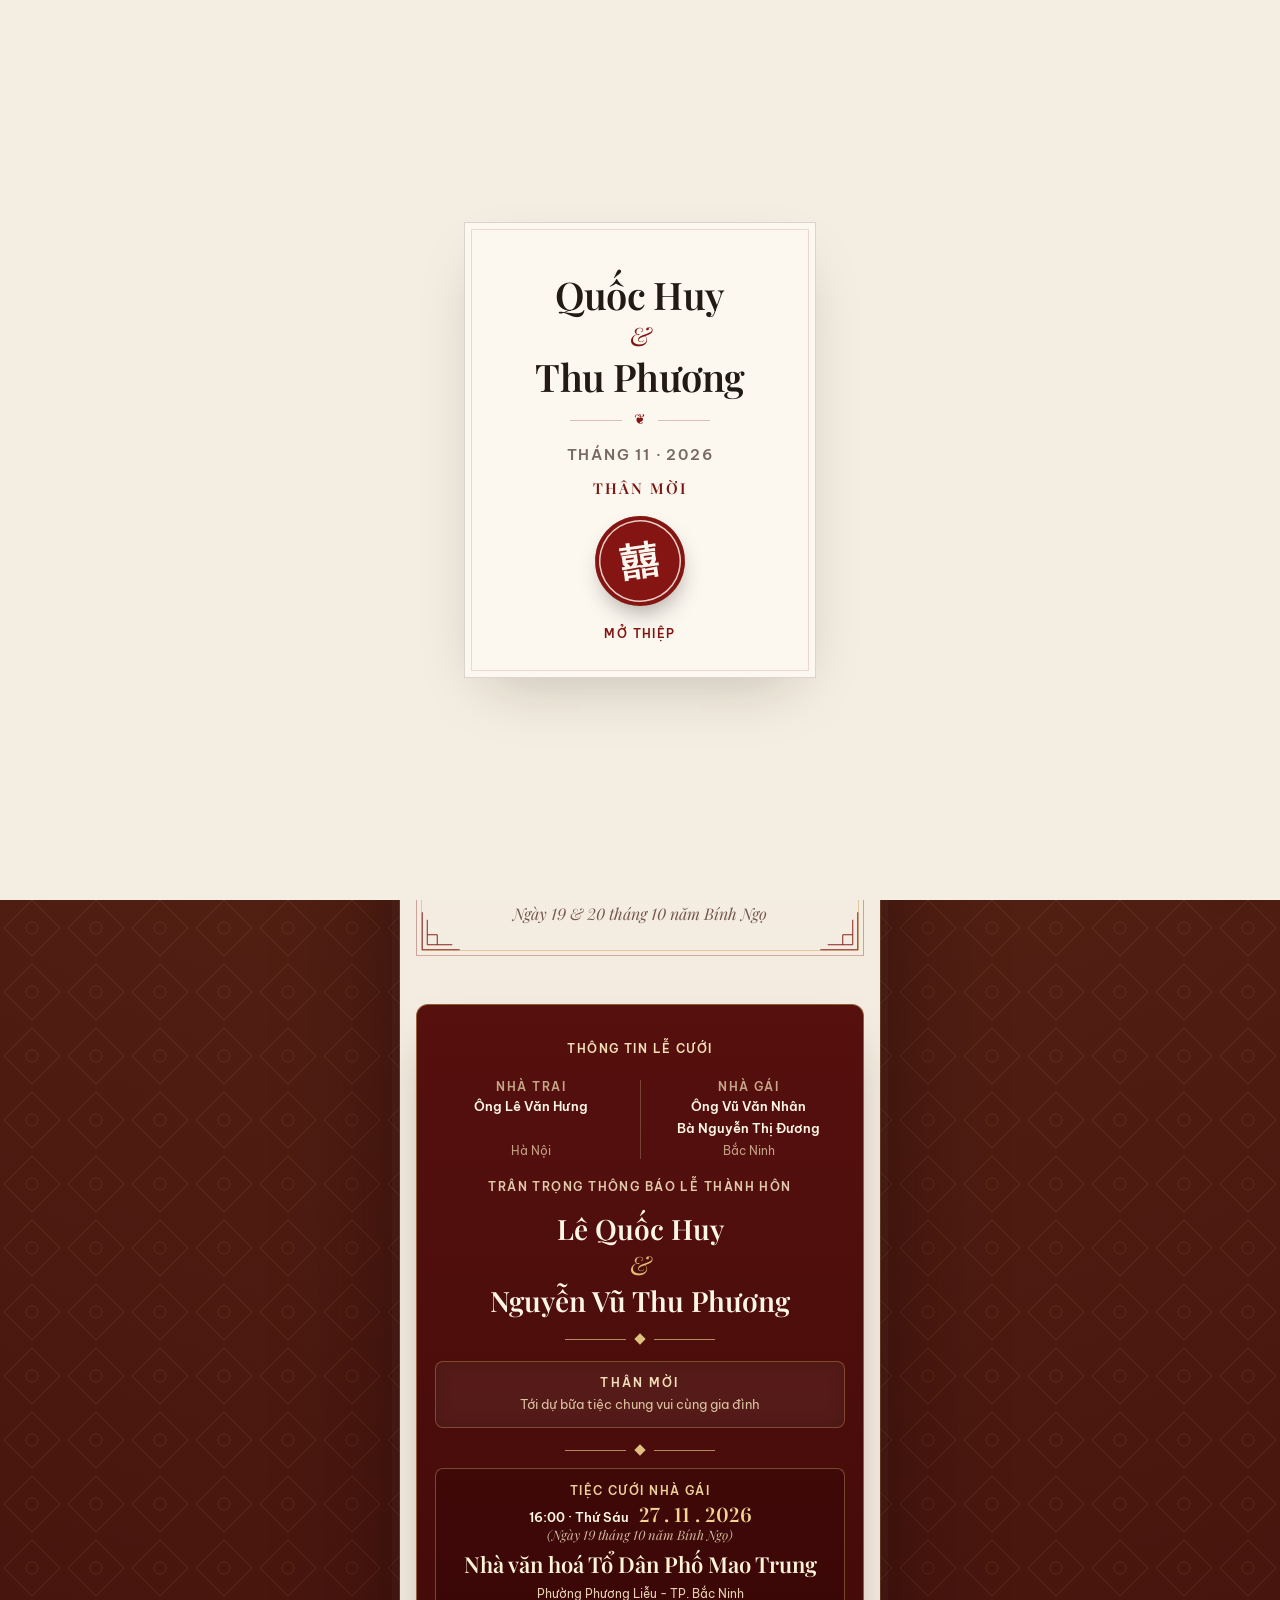
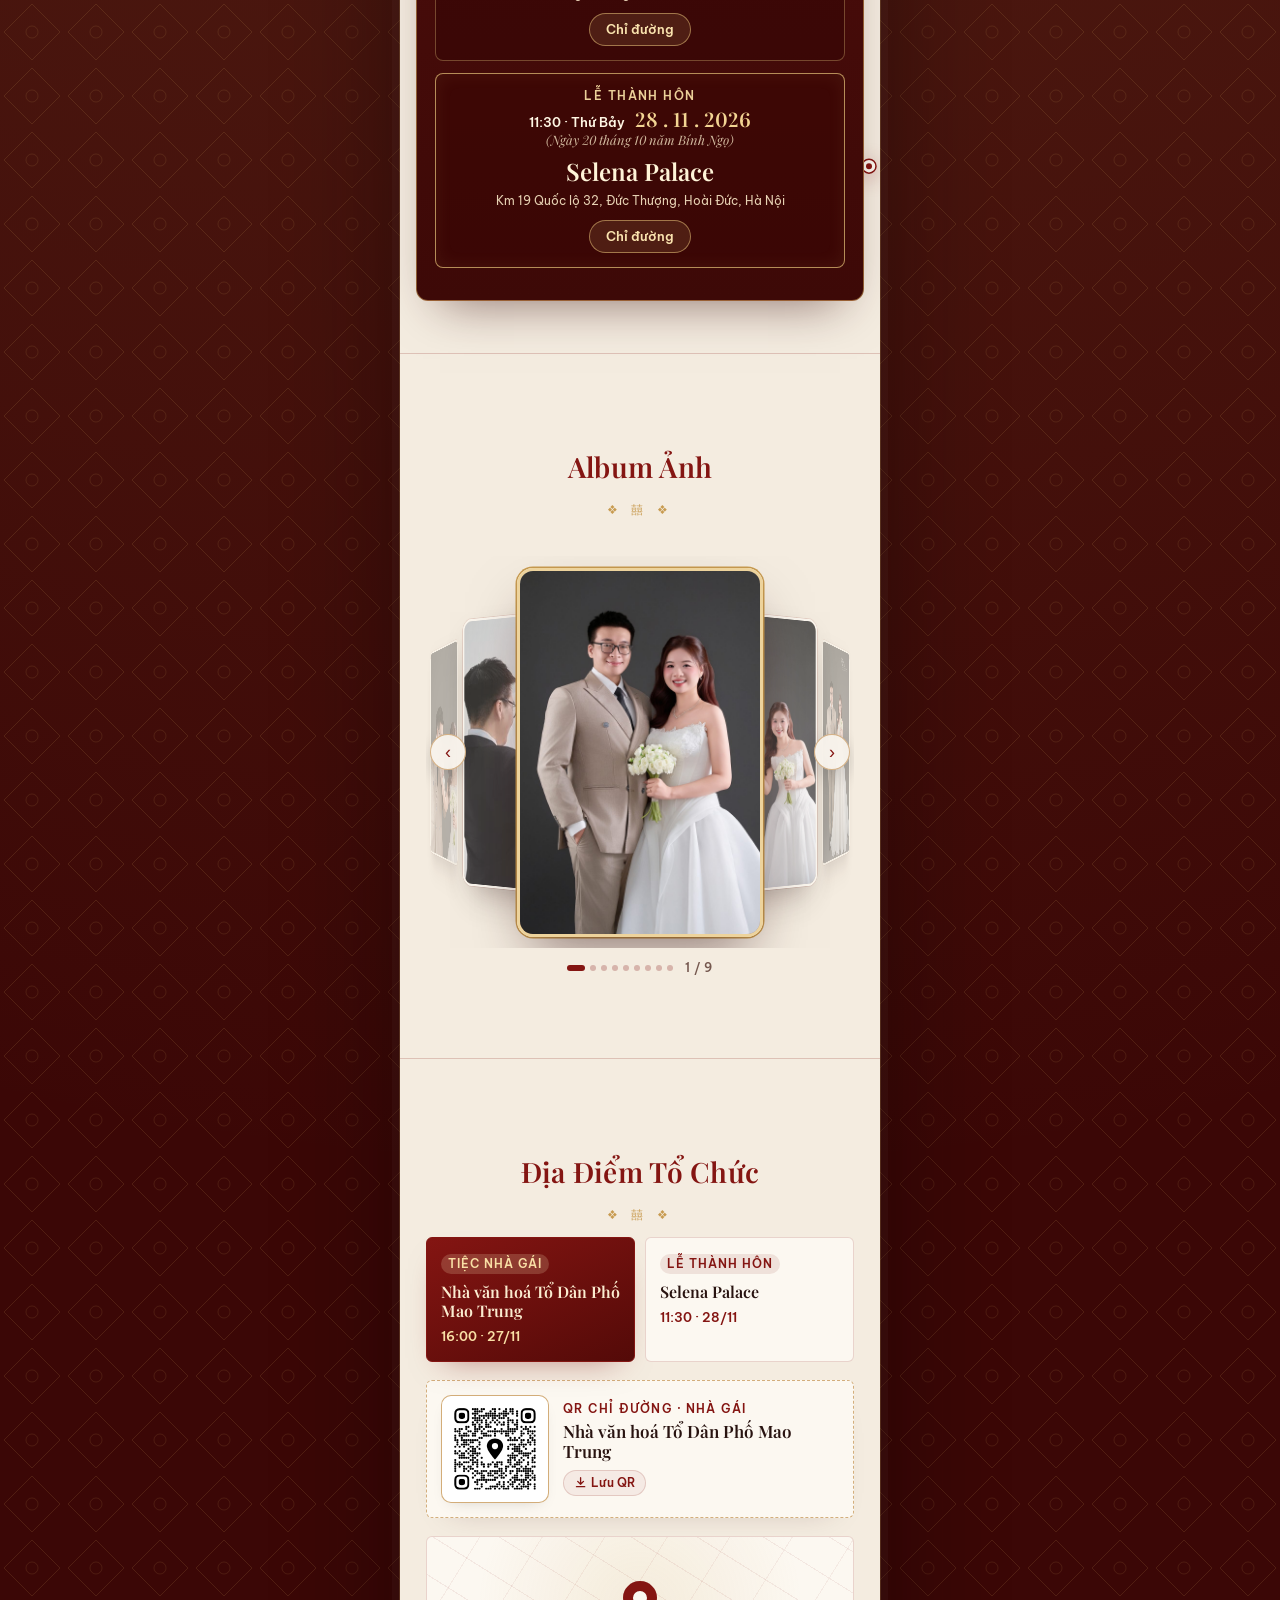
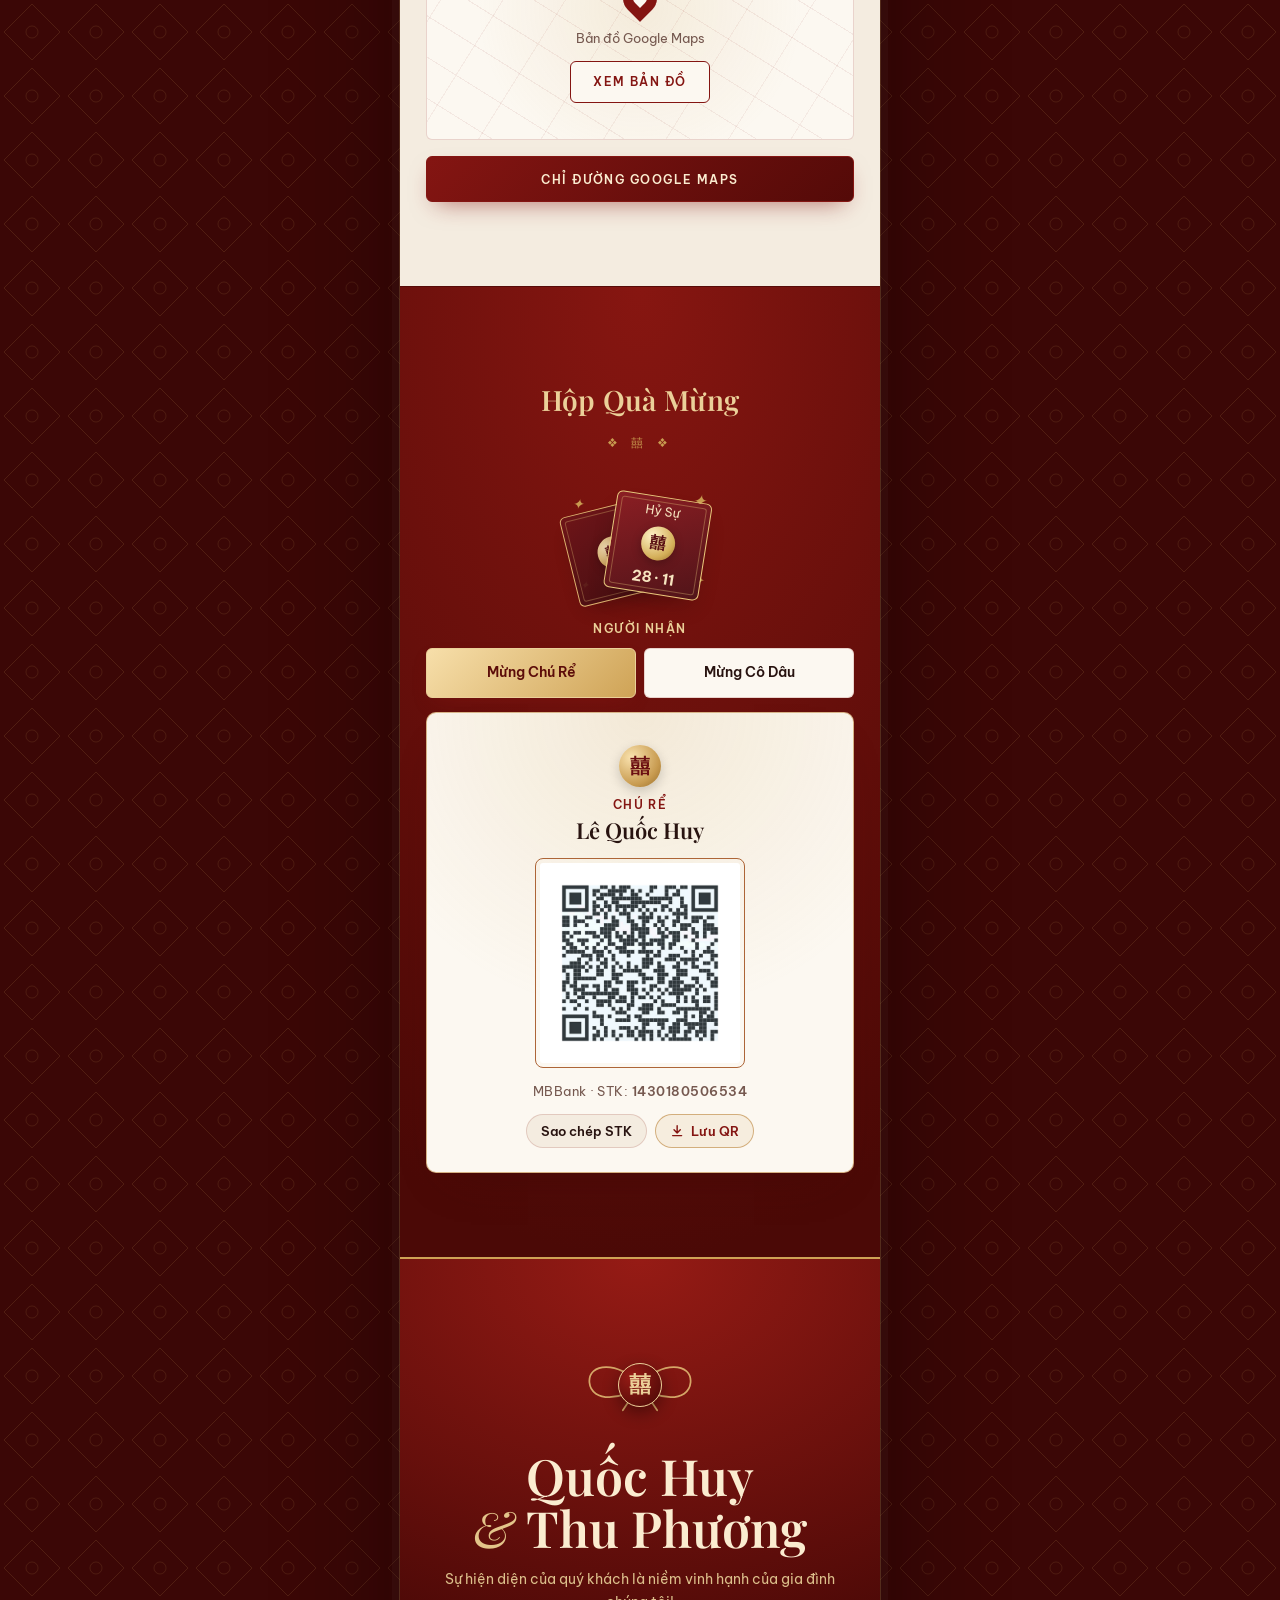
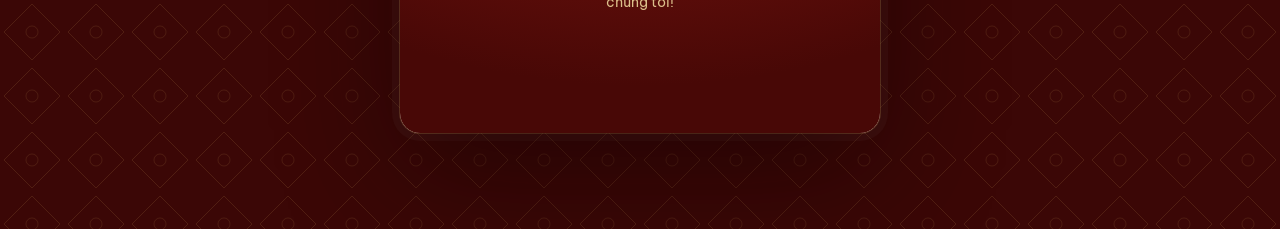
==== commit aea9ad05: "text: update invitation sub-text to 'Tới dự bữa tiệc chung vui cùng gia đình'" ====
--- a/editorial.html
+++ b/editorial.html
@@ -141,7 +141,7 @@
           <div class="son-guest-invite" data-reveal>
             <span class="son-guest-kicker">Thân mời</span>
             <strong class="son-guest" data-guest-name hidden></strong>
-            <p class="son-guest-sub">Tới dự bữa tiệc chung vui cùng gia đình chúng tôi</p>
+            <p class="son-guest-sub">Tới dự bữa tiệc chung vui cùng gia đình</p>
           </div>
 
           <div class="son-rule" aria-hidden="true"><i></i></div>
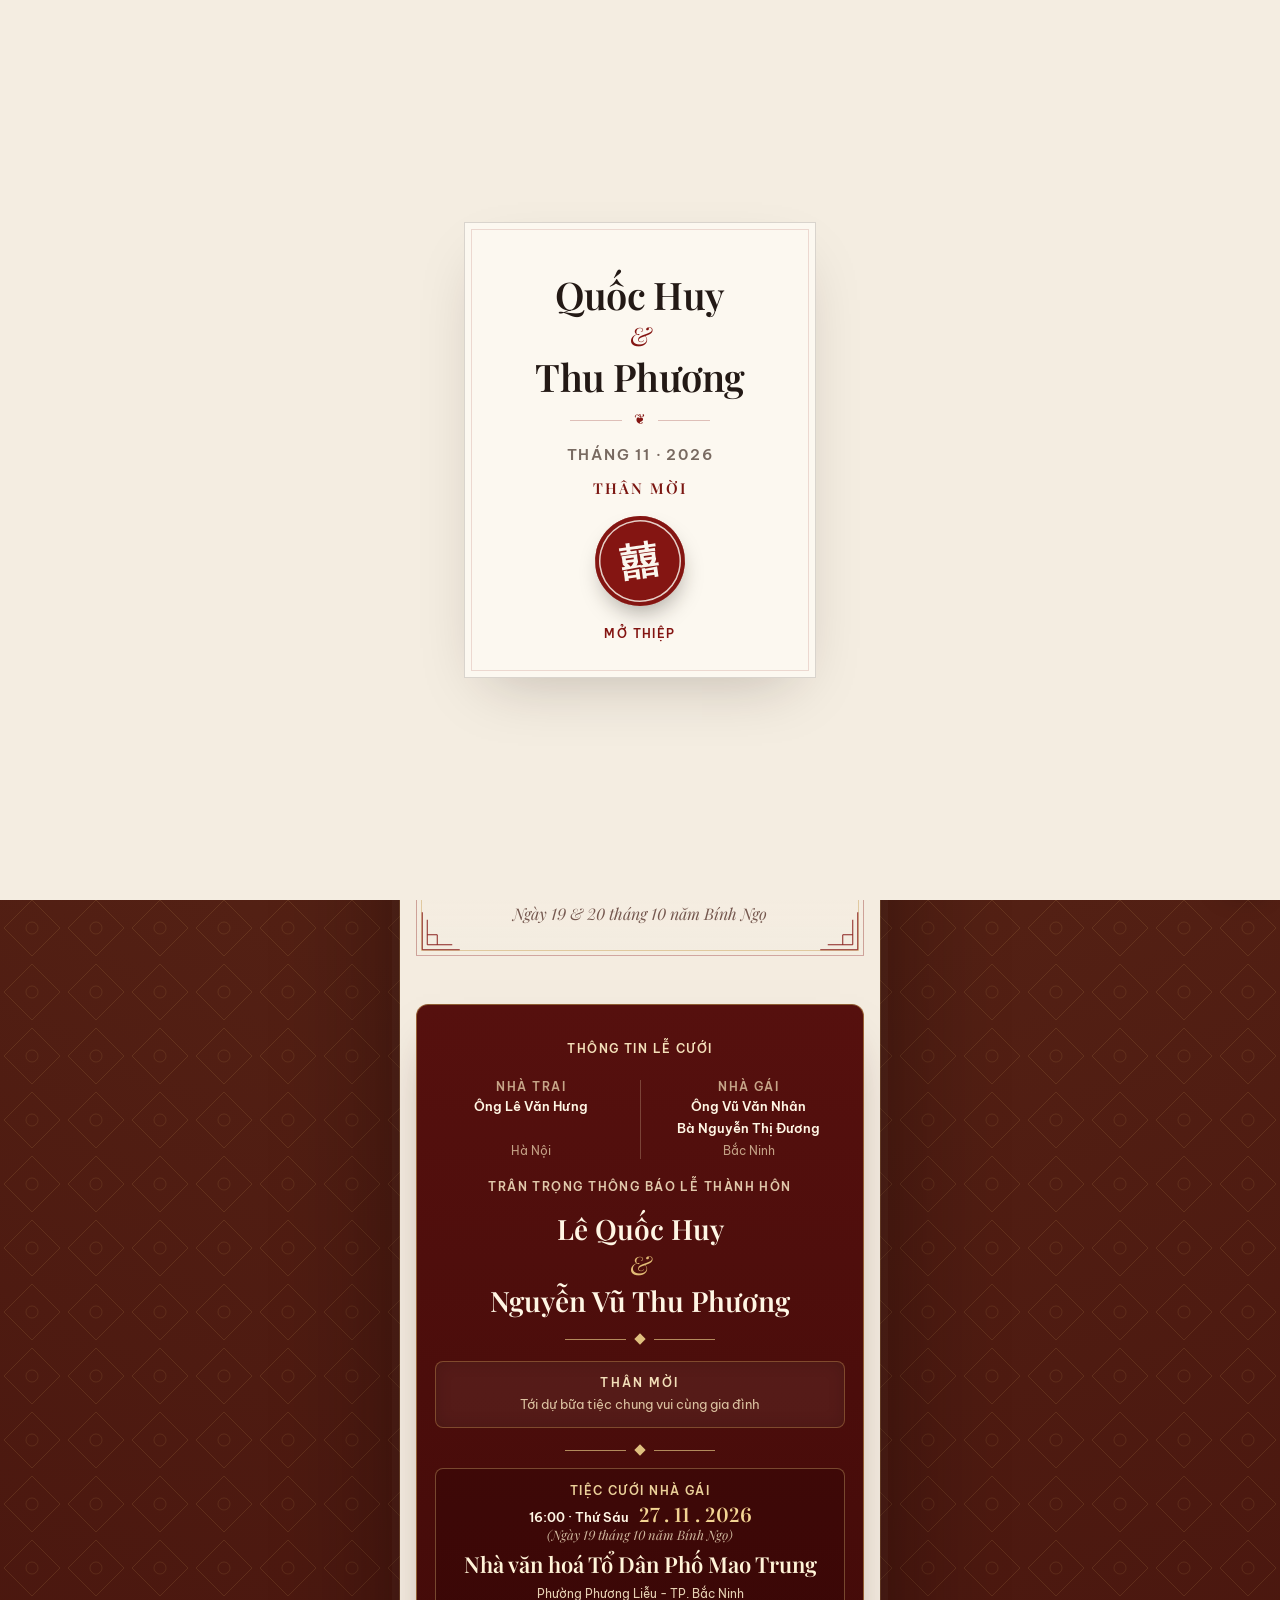
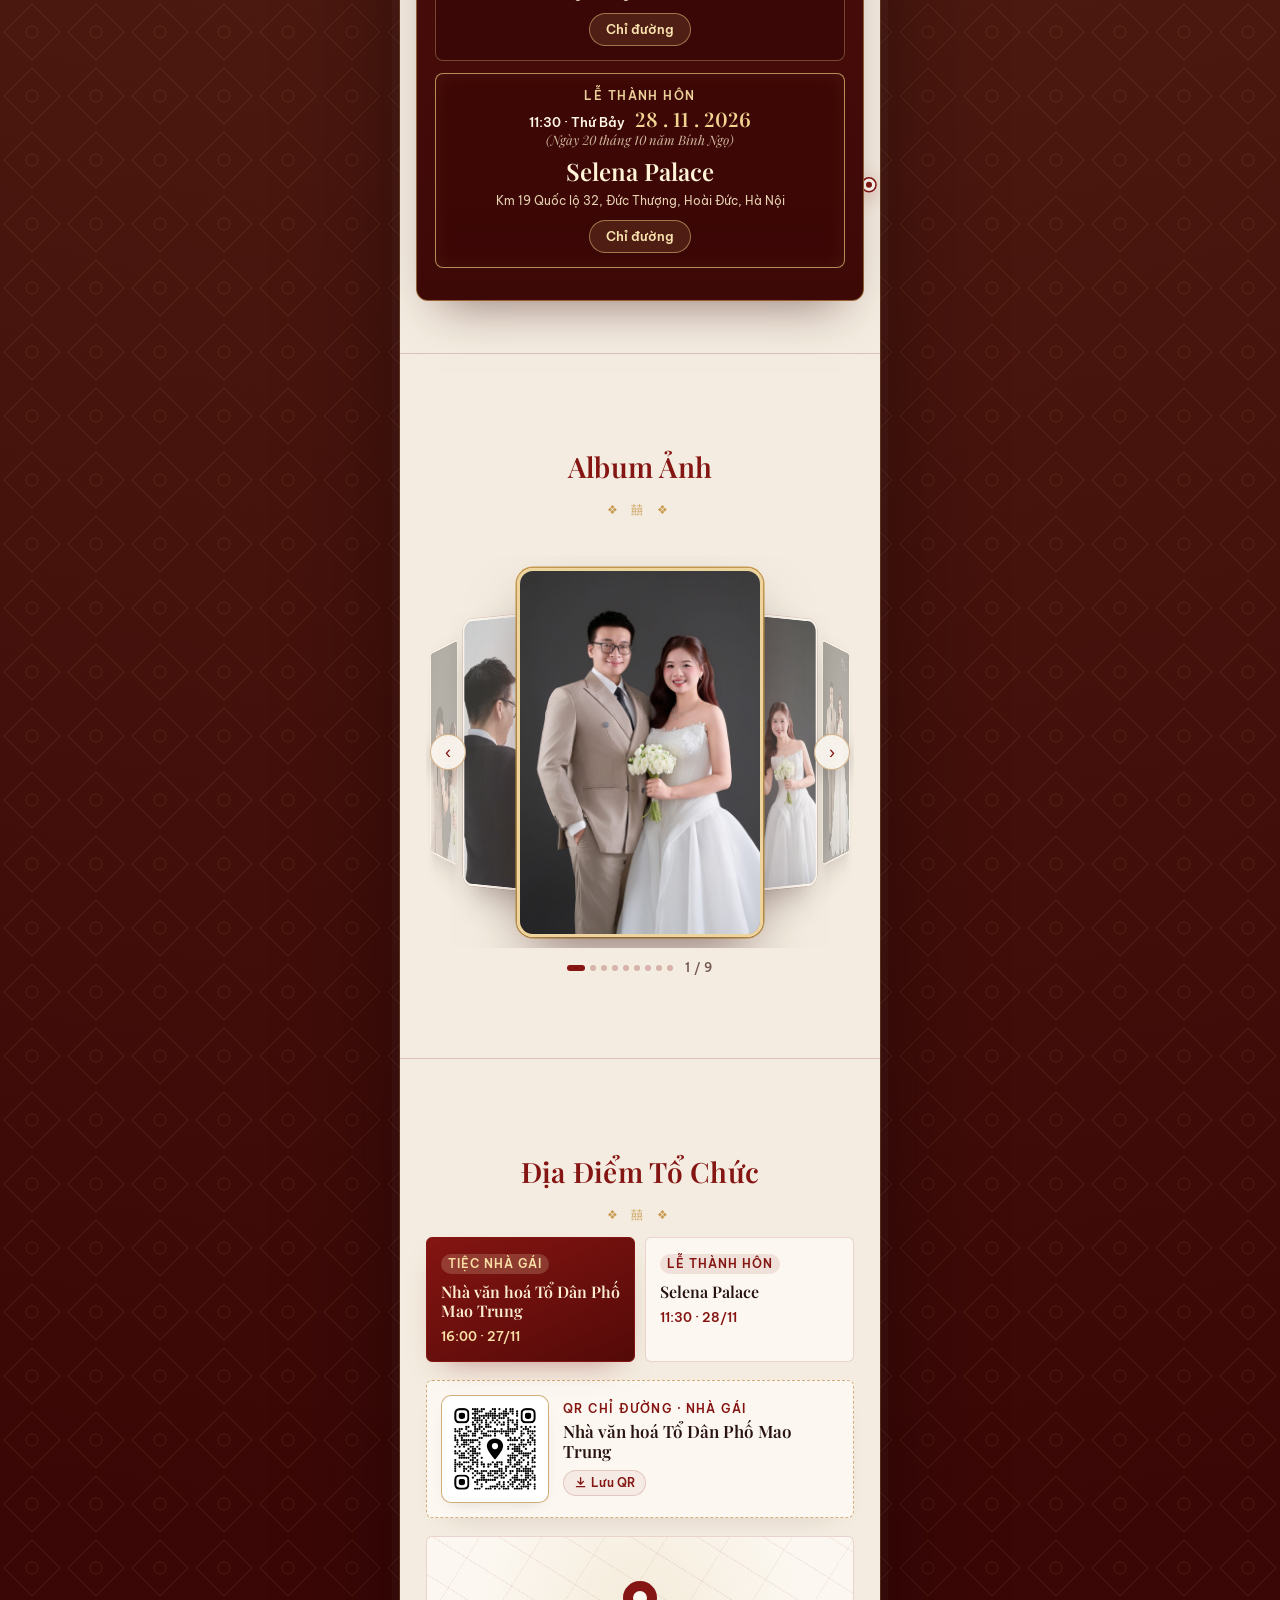
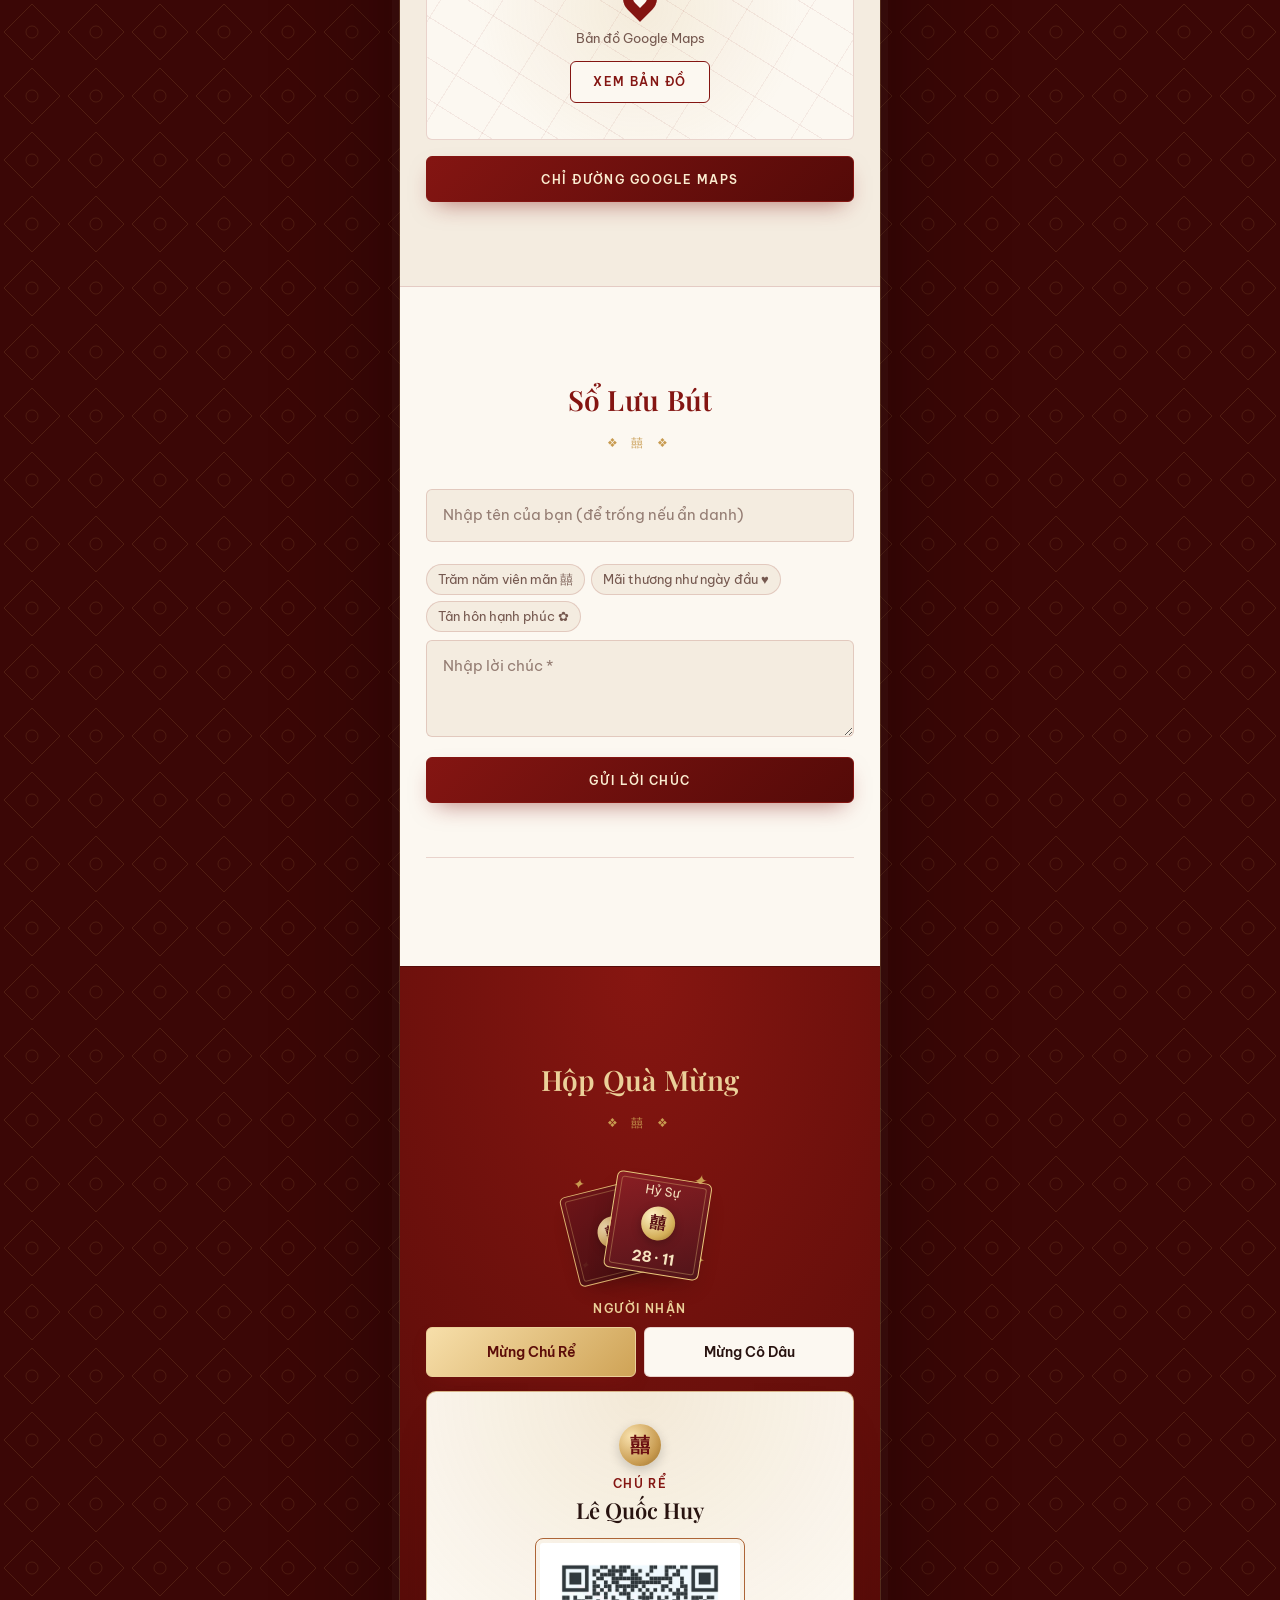
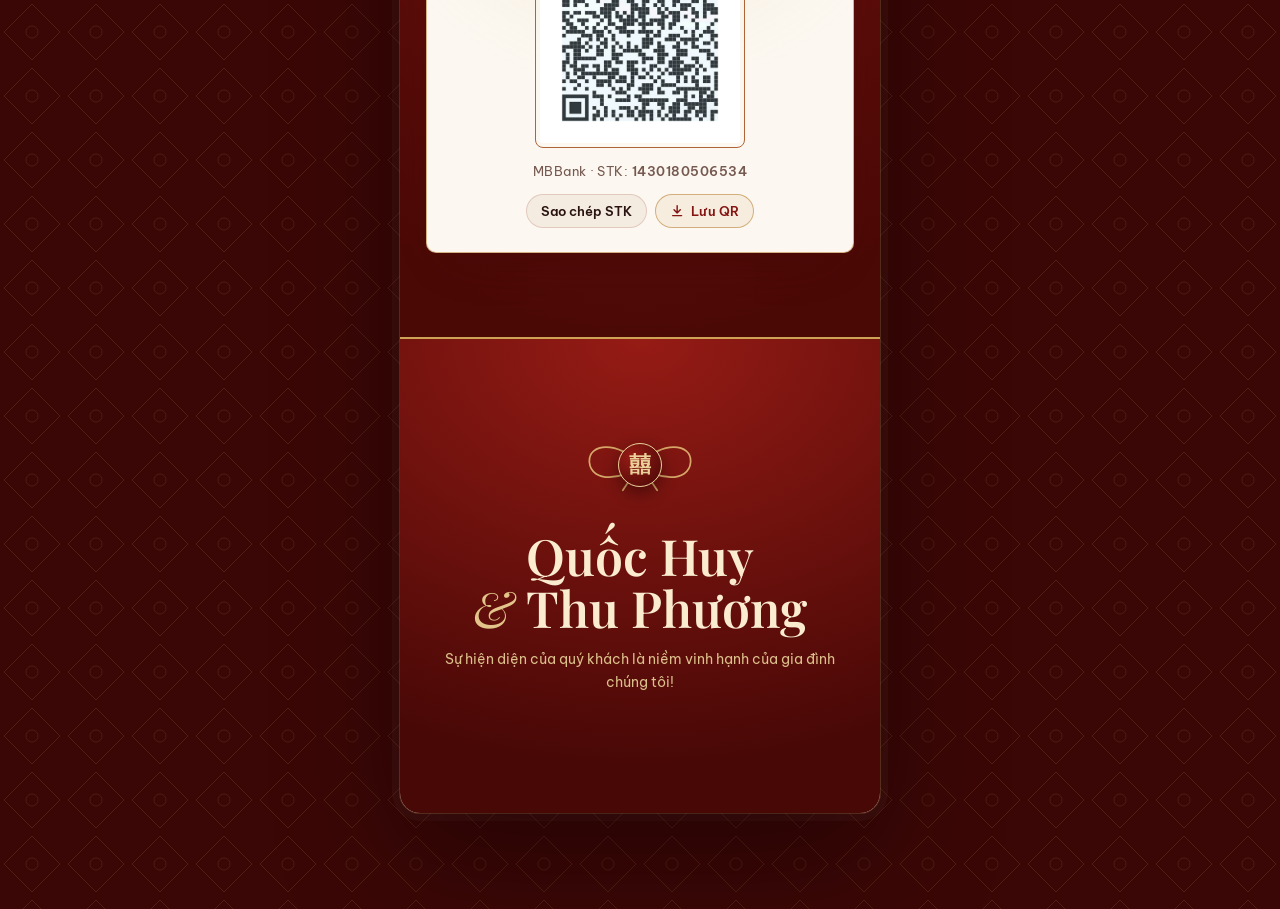
==== commit f9d488c2: "feat: restore wishes section (guestbook) while keeping RSVP section removed" ====
--- a/editorial.html
+++ b/editorial.html
@@ -25,12 +25,12 @@
     <link rel="preconnect" href="https://fonts.googleapis.com" />
     <link rel="preconnect" href="https://fonts.gstatic.com" crossorigin />
     <link href="https://fonts.googleapis.com/css2?family=Be+Vietnam+Pro:ital,wght@0,400;0,500;0,600;0,700;1,400;1,500&family=Playfair+Display:ital,wght@0,500;0,600;0,700;1,400;1,600&display=swap" rel="stylesheet" />
-    <link rel="stylesheet" href="demo-common.css?v=20261121-2220" />
-    <link rel="stylesheet" href="wedding-extras.css?v=20261121-2220" />
-    <link rel="stylesheet" href="themes/son-mai.css?v=20261121-2220" />
-    <script src="demo-common.js?v=20261121-2220" defer></script>
-    <script src="wedding-extras.js?v=20261121-2220" defer></script>
-    <script src="themes/son-mai.js?v=20261121-2220" defer></script>
+    <link rel="stylesheet" href="demo-common.css?v=20261121-2230" />
+    <link rel="stylesheet" href="wedding-extras.css?v=20261121-2230" />
+    <link rel="stylesheet" href="themes/son-mai.css?v=20261121-2230" />
+    <script src="demo-common.js?v=20261121-2230" defer></script>
+    <script src="wedding-extras.js?v=20261121-2230" defer></script>
+    <script src="themes/son-mai.js?v=20261121-2230" defer></script>
   </head>
   <body data-theme="son" data-gate-label="Mở thiệp">
     <button class="demo-music" data-music-toggle type="button" aria-pressed="false" aria-label="Bật nhạc nền">
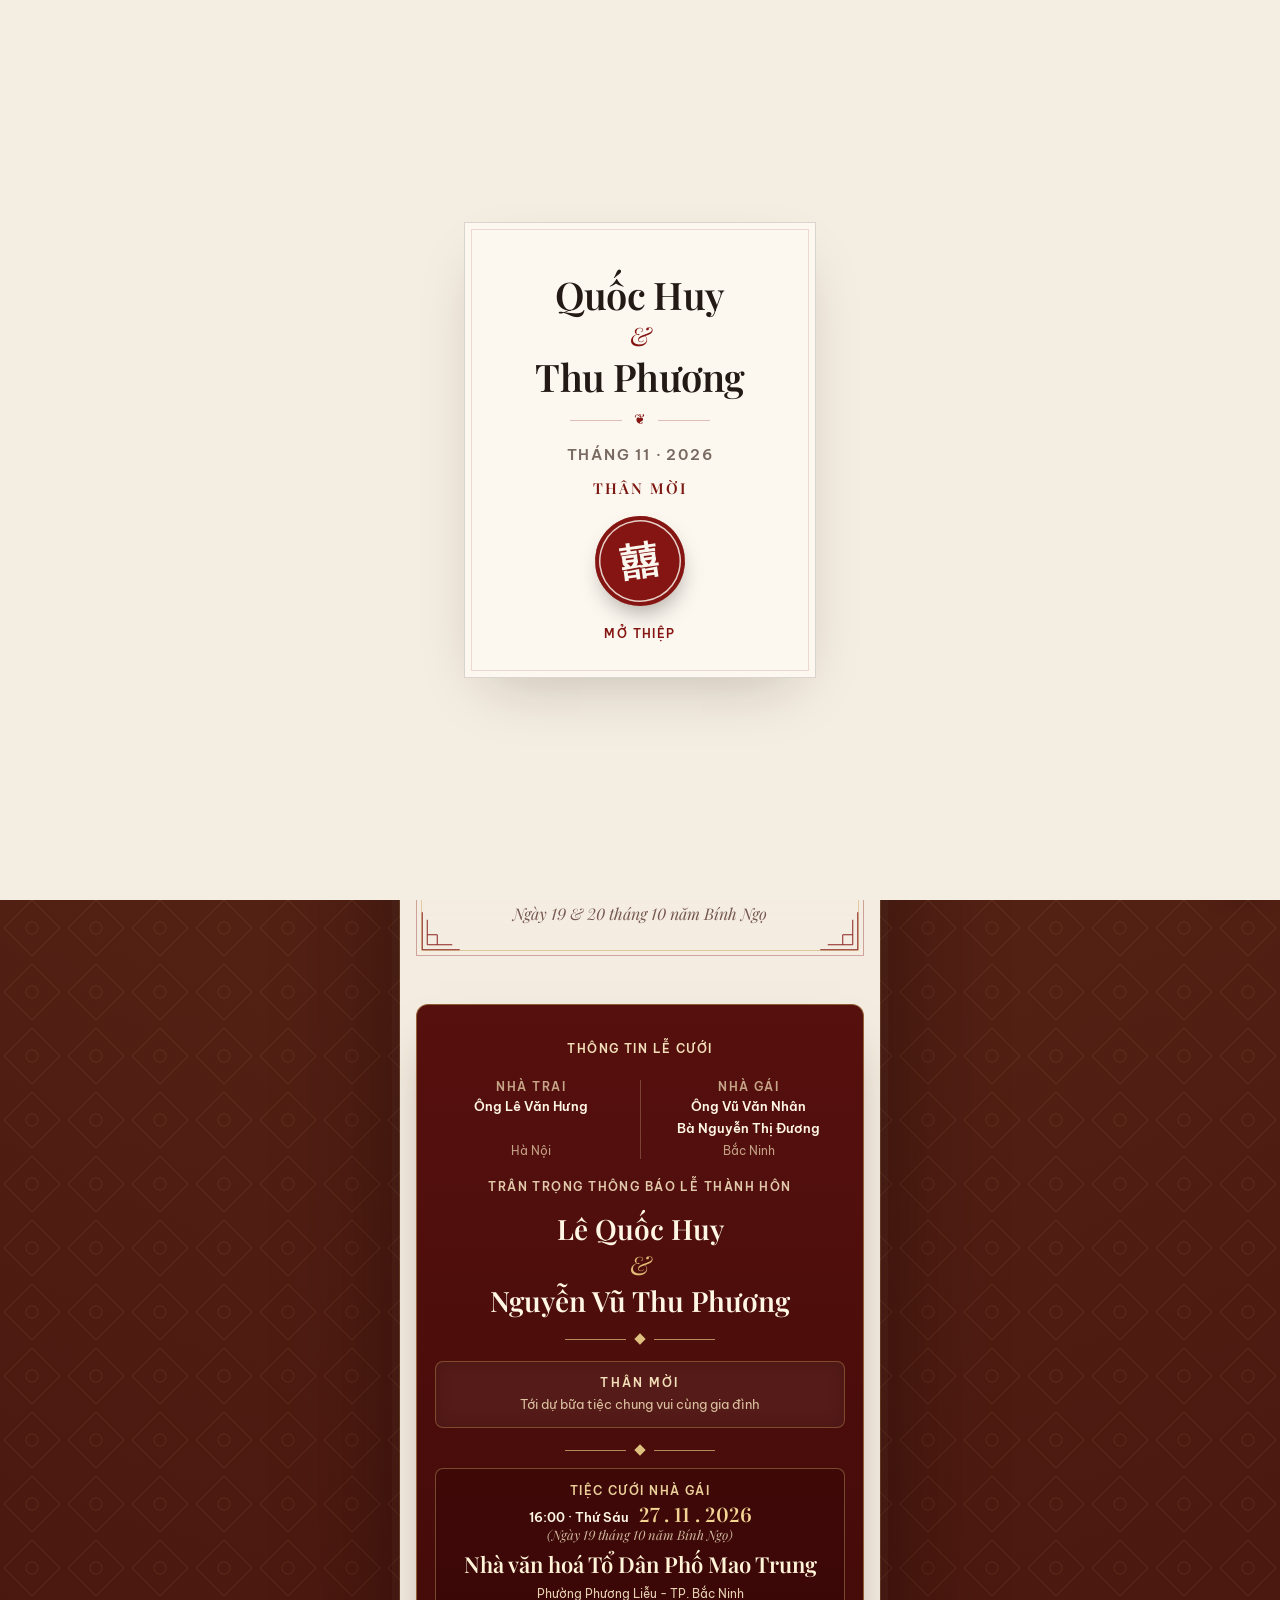
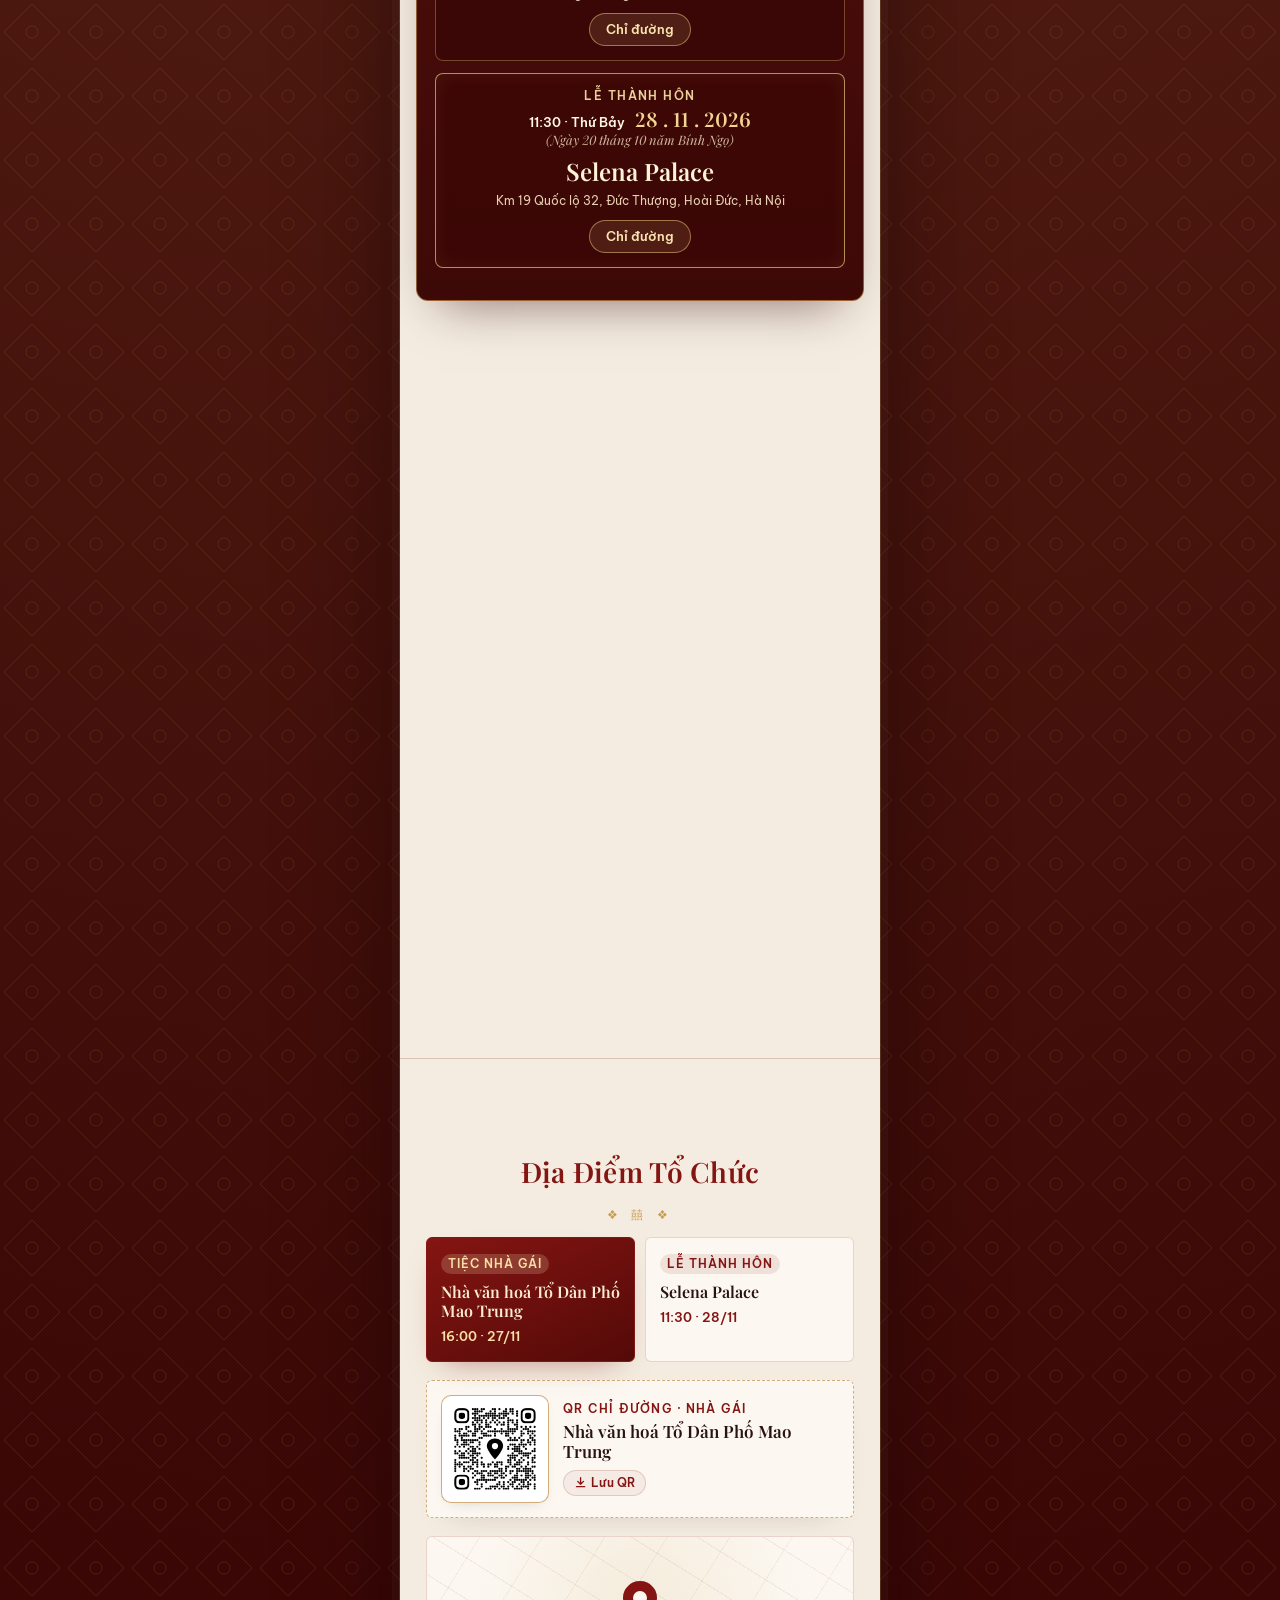
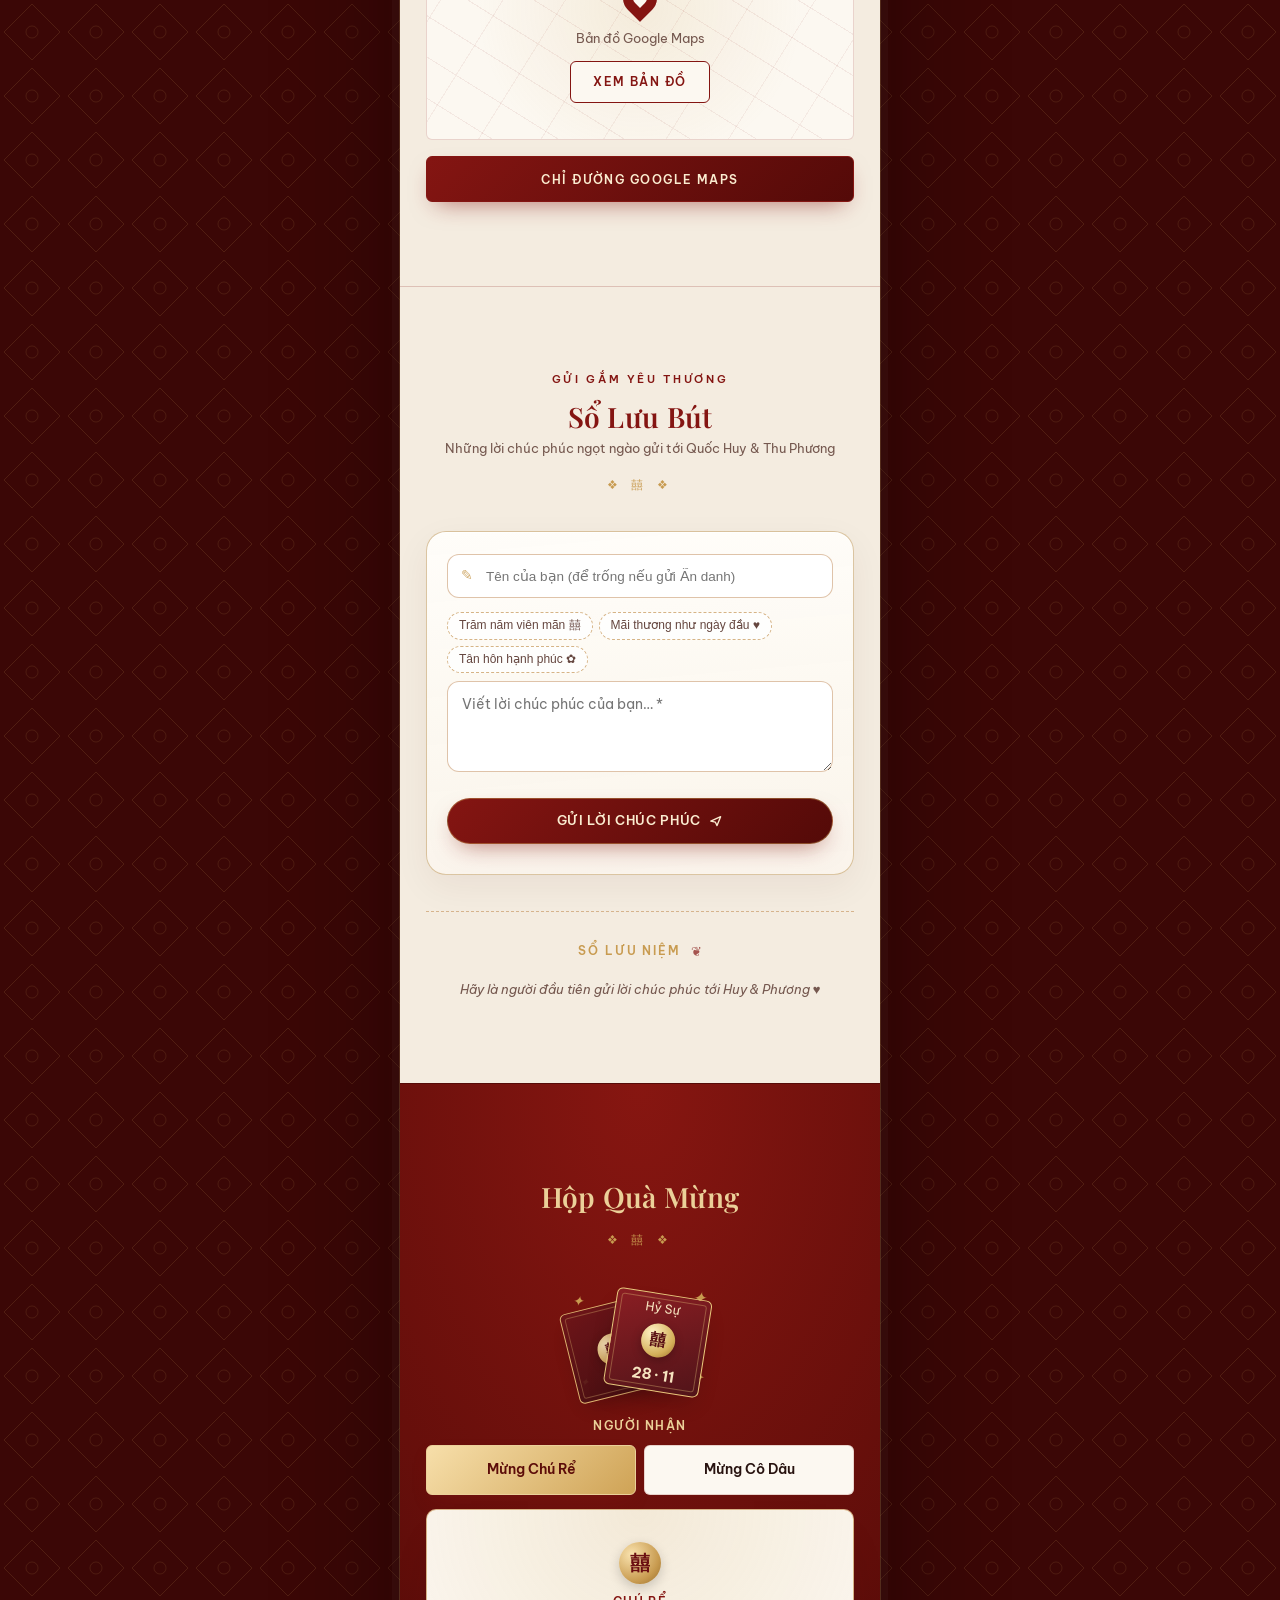
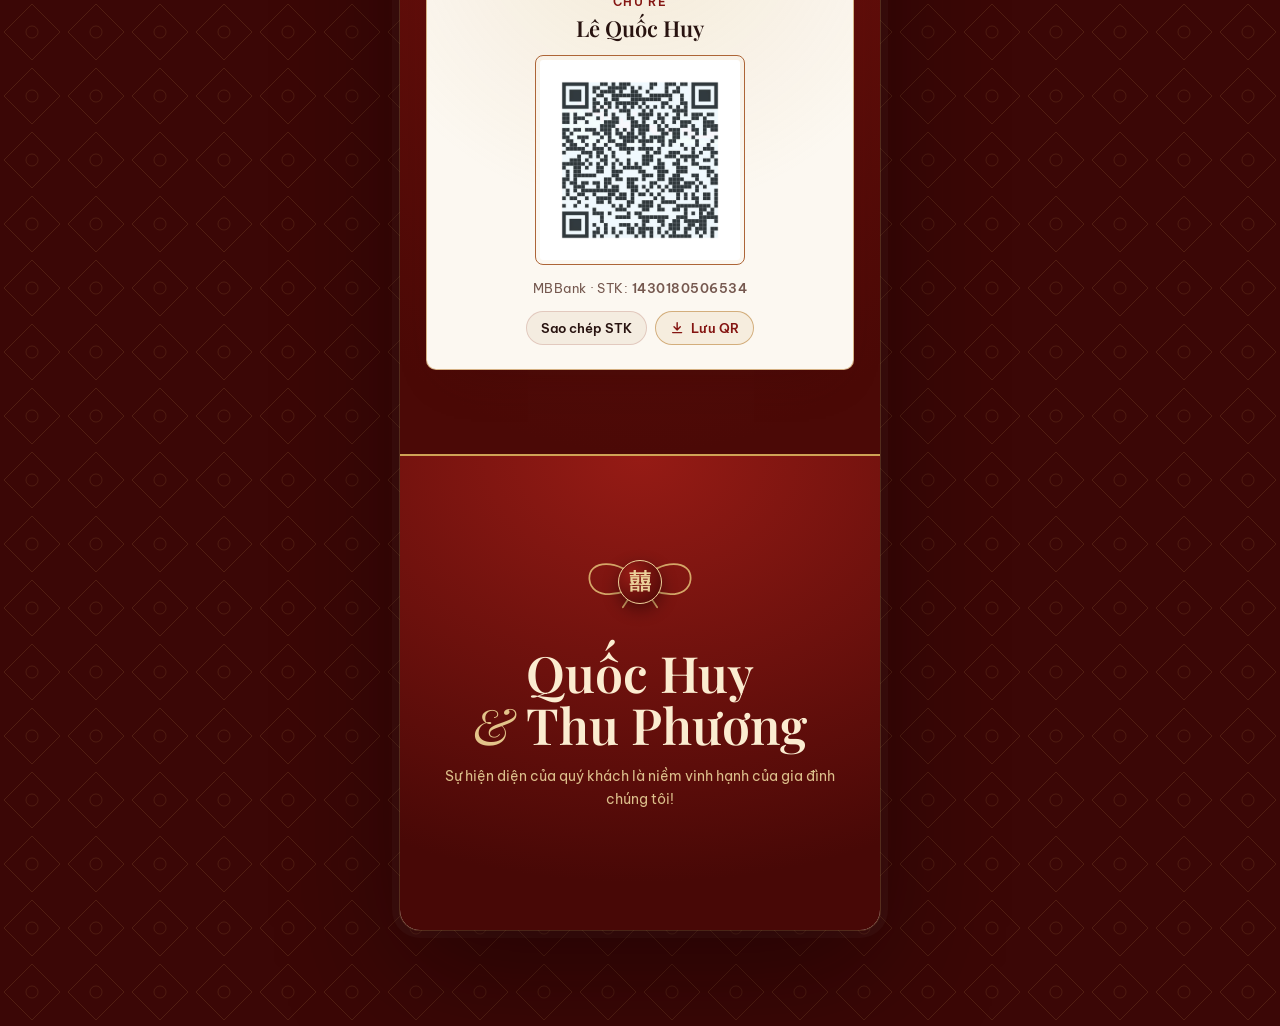
==== commit c084aa75: "design: redesign wishing guestbook with elegant postcard cards and soft artistic aesthetics" ====
--- a/editorial.html
+++ b/editorial.html
@@ -25,12 +25,12 @@
     <link rel="preconnect" href="https://fonts.googleapis.com" />
     <link rel="preconnect" href="https://fonts.gstatic.com" crossorigin />
     <link href="https://fonts.googleapis.com/css2?family=Be+Vietnam+Pro:ital,wght@0,400;0,500;0,600;0,700;1,400;1,500&family=Playfair+Display:ital,wght@0,500;0,600;0,700;1,400;1,600&display=swap" rel="stylesheet" />
-    <link rel="stylesheet" href="demo-common.css?v=20261121-2230" />
-    <link rel="stylesheet" href="wedding-extras.css?v=20261121-2230" />
-    <link rel="stylesheet" href="themes/son-mai.css?v=20261121-2230" />
-    <script src="demo-common.js?v=20261121-2230" defer></script>
-    <script src="wedding-extras.js?v=20261121-2230" defer></script>
-    <script src="themes/son-mai.js?v=20261121-2230" defer></script>
+    <link rel="stylesheet" href="demo-common.css?v=20261121-2240" />
+    <link rel="stylesheet" href="wedding-extras.css?v=20261121-2240" />
+    <link rel="stylesheet" href="themes/son-mai.css?v=20261121-2240" />
+    <script src="demo-common.js?v=20261121-2240" defer></script>
+    <script src="wedding-extras.js?v=20261121-2240" defer></script>
+    <script src="themes/son-mai.js?v=20261121-2240" defer></script>
   </head>
   <body data-theme="son" data-gate-label="Mở thiệp">
     <button class="demo-music" data-music-toggle type="button" aria-pressed="false" aria-label="Bật nhạc nền">
--- a/wedding-extras.css
+++ b/wedding-extras.css
@@ -1150,50 +1150,228 @@
 .x-wish-wand.is-sparkling {
   transform: scale(1.08) rotate(-4deg);
 }
+/* Gợi ý lời chúc nhanh (Quick Wish Chips) */
+.x-wish-sub {
+  margin: 6px auto 0;
+  color: var(--muted);
+  font: 400 13px/1.5 var(--f-body);
+  max-width: 420px;
+}
+.x-wish-box {
+  max-width: 520px;
+  margin: 0 auto;
+  padding: 22px 20px;
+  border-radius: 20px;
+  background: linear-gradient(175deg, rgba(255, 253, 249, 0.98) 0%, rgba(250, 244, 235, 0.95) 100%);
+  border: 1px solid color-mix(in srgb, var(--gold) 45%, rgba(0, 0, 0, 0.08));
+  box-shadow: 0 12px 36px rgba(60, 15, 12, 0.06), inset 0 1px 0 rgba(255, 255, 255, 0.85);
+}
+.x-wish-form {
+  display: flex;
+  flex-direction: column;
+  gap: 14px;
+}
+.x-wish-field {
+  display: flex;
+  flex-direction: column;
+  gap: 8px;
+  text-align: left;
+}
+.x-wish-input-wrap {
+  position: relative;
+  display: flex;
+  align-items: center;
+}
+.x-wish-input-icon {
+  position: absolute;
+  left: 14px;
+  color: var(--gold);
+  font-size: 14px;
+  pointer-events: none;
+  opacity: 0.85;
+}
+.x-wish-input-wrap input {
+  width: 100%;
+  height: 44px;
+  padding: 0 14px 0 38px;
+  border: 1px solid color-mix(in srgb, var(--gold) 35%, var(--line));
+  border-radius: 12px;
+  background: #ffffff;
+  color: var(--ink);
+  font: 500 13.5px/1.3 var(--f-body);
+  transition: border-color 0.2s ease, box-shadow 0.2s ease;
+}
+.x-wish-input-wrap input:focus {
+  outline: none;
+  border-color: var(--accent);
+  box-shadow: 0 0 0 3px color-mix(in srgb, var(--accent) 14%, transparent);
+}
 .x-wish-chips {
   display: flex;
   flex-wrap: wrap;
   gap: 6px;
-  margin-top: 2px;
 }
 .x-wish-chip {
-  padding: 6px 11px;
-  border: 1px solid var(--line);
+  padding: 5px 11px;
+  border: 1px dashed color-mix(in srgb, var(--gold) 60%, var(--line));
   border-radius: 999px;
-  background: var(--bg);
-  color: var(--muted);
-  font: 400 13px/1.3 var(--f-body);
-  cursor: pointer;
-  transition: border-color 0.2s ease, color 0.2s ease, background 0.2s ease;
+  background: rgba(255, 255, 255, 0.8);
+  color: #65463f;
+  font: 500 12px/1.3 var(--f-body);
+  cursor: pointer;
+  transition: all 0.2s ease;
 }
 .x-wish-chip:hover {
+  border-style: solid;
   border-color: var(--accent);
   color: var(--accent);
-  background: color-mix(in srgb, var(--accent) 6%, var(--paper));
-}
-
-/* Lời chúc */
-.x-wishes { background: var(--paper); }
-.x-wishes .x-field input, .x-wishes .x-field textarea { background: var(--bg); }
-.wish-preview { margin-top: 34px; padding-top: 24px; border-top: 1px solid var(--line); }
-.wish-empty { margin: 0; color: var(--muted); font-size: 13px; }
+  background: color-mix(in srgb, var(--accent) 8%, #ffffff);
+  transform: translateY(-1px);
+}
+.x-wish-textarea-wrap textarea {
+  width: 100%;
+  padding: 12px 14px;
+  border: 1px solid color-mix(in srgb, var(--gold) 35%, var(--line));
+  border-radius: 12px;
+  background: #ffffff;
+  color: var(--ink);
+  font: 400 13.5px/1.6 var(--f-body);
+  resize: vertical;
+  min-height: 82px;
+  transition: border-color 0.2s ease, box-shadow 0.2s ease;
+}
+.x-wish-textarea-wrap textarea:focus {
+  outline: none;
+  border-color: var(--accent);
+  box-shadow: 0 0 0 3px color-mix(in srgb, var(--accent) 14%, transparent);
+}
+.x-wish-submit-btn {
+  display: inline-flex;
+  align-items: center;
+  justify-content: center;
+  gap: 8px;
+  width: 100%;
+  height: 44px;
+  margin-top: 4px;
+  border-radius: 999px;
+  font: 600 13px/1 var(--f-body);
+  letter-spacing: 0.05em;
+  background: linear-gradient(135deg, var(--accent) 0%, color-mix(in srgb, var(--accent) 80%, #000) 100%);
+  color: #fff;
+  border: 1px solid color-mix(in srgb, var(--gold) 45%, transparent);
+  box-shadow: 0 6px 20px rgba(132, 21, 18, 0.22);
+  cursor: pointer;
+  transition: all 0.25s ease;
+}
+.x-wish-submit-btn:hover {
+  transform: translateY(-1px);
+  box-shadow: 0 8px 24px rgba(132, 21, 18, 0.3);
+}
+
+/* Danh sách bưu thiếp lời chúc nghệ thuật (Wishing Postcards) */
+.wish-preview {
+  max-width: 520px;
+  margin: 36px auto 0;
+  padding-top: 28px;
+  border-top: 1px dashed color-mix(in srgb, var(--gold) 45%, var(--line));
+}
+.wish-preview-head {
+  display: flex;
+  align-items: center;
+  justify-content: center;
+  gap: 10px;
+  margin-bottom: 18px;
+}
+.wish-preview-kicker {
+  font: 600 12px/1 var(--f-body);
+  letter-spacing: 0.16em;
+  text-transform: uppercase;
+  color: var(--gold);
+}
+.wish-preview-divider {
+  color: var(--accent);
+  font-size: 13px;
+  opacity: 0.7;
+}
+.wish-empty {
+  margin: 12px 0 0;
+  color: var(--muted);
+  font: italic 400 13px/1.5 var(--f-body);
+}
 .wish-preview-list {
-  display: grid;
+  display: flex;
+  flex-direction: column;
   gap: 12px;
-  max-height: 520px;
+  max-height: 480px;
   overflow-y: auto;
+  padding-right: 4px;
+  overscroll-behavior: contain;
+}
+.wish-preview-list::-webkit-scrollbar {
+  width: 4px;
+}
+.wish-preview-list::-webkit-scrollbar-thumb {
+  background: color-mix(in srgb, var(--gold) 40%, transparent);
+  border-radius: 999px;
+}
+.wish-card {
+  position: relative;
+  padding: 14px 16px;
+  border-radius: 14px;
+  background: linear-gradient(180deg, #ffffff 0%, #faf6f0 100%);
+  border: 1px solid color-mix(in srgb, var(--gold) 32%, rgba(0, 0, 0, 0.06));
+  box-shadow: 0 3px 12px rgba(60, 15, 12, 0.04);
   text-align: left;
-  overscroll-behavior: contain;
-}
-.wish-preview-list article {
-  position: relative;
-  padding: 16px 18px;
-  border-left: 3px solid var(--accent);
-  border-radius: var(--radius);
-  background: var(--bg);
-}
-.wish-preview-list strong { font: 500 20px/1.2 var(--f-display); color: var(--accent); }
-.wish-preview-list p { margin: 6px 0 0; font-size: 14px; line-height: 1.6; }
+  transition: transform 0.2s ease, box-shadow 0.2s ease;
+}
+.wish-card:hover {
+  transform: translateY(-1px);
+  box-shadow: 0 5px 18px rgba(60, 15, 12, 0.07);
+}
+.wish-card-head {
+  display: flex;
+  align-items: center;
+  justify-content: space-between;
+  gap: 8px;
+  padding-bottom: 7px;
+  border-bottom: 1px solid color-mix(in srgb, var(--gold) 20%, rgba(0, 0, 0, 0.05));
+}
+.wish-card-author-wrap {
+  display: inline-flex;
+  align-items: center;
+  gap: 6px;
+  min-width: 0;
+}
+.wish-card-icon {
+  color: var(--accent);
+  font-size: 11px;
+  opacity: 0.85;
+}
+.wish-card-author {
+  font: 600 14.5px/1.2 var(--f-display);
+  color: var(--accent);
+  letter-spacing: 0.02em;
+  white-space: nowrap;
+  overflow: hidden;
+  text-overflow: ellipsis;
+}
+.wish-card-seal {
+  flex-shrink: 0;
+  display: inline-block;
+  padding: 1px 7px;
+  border-radius: 4px;
+  border: 1px solid color-mix(in srgb, var(--accent) 30%, transparent);
+  background: color-mix(in srgb, var(--accent) 8%, transparent);
+  color: var(--accent);
+  font: 600 10.5px/1.3 var(--f-body);
+  letter-spacing: 0.06em;
+}
+.wish-card-msg {
+  margin: 9px 0 0;
+  font: 400 13.5px/1.65 var(--f-body);
+  color: #3f2e2b;
+  word-break: break-word;
+}
 .wish-bubble {
   position: fixed;
   z-index: 900;
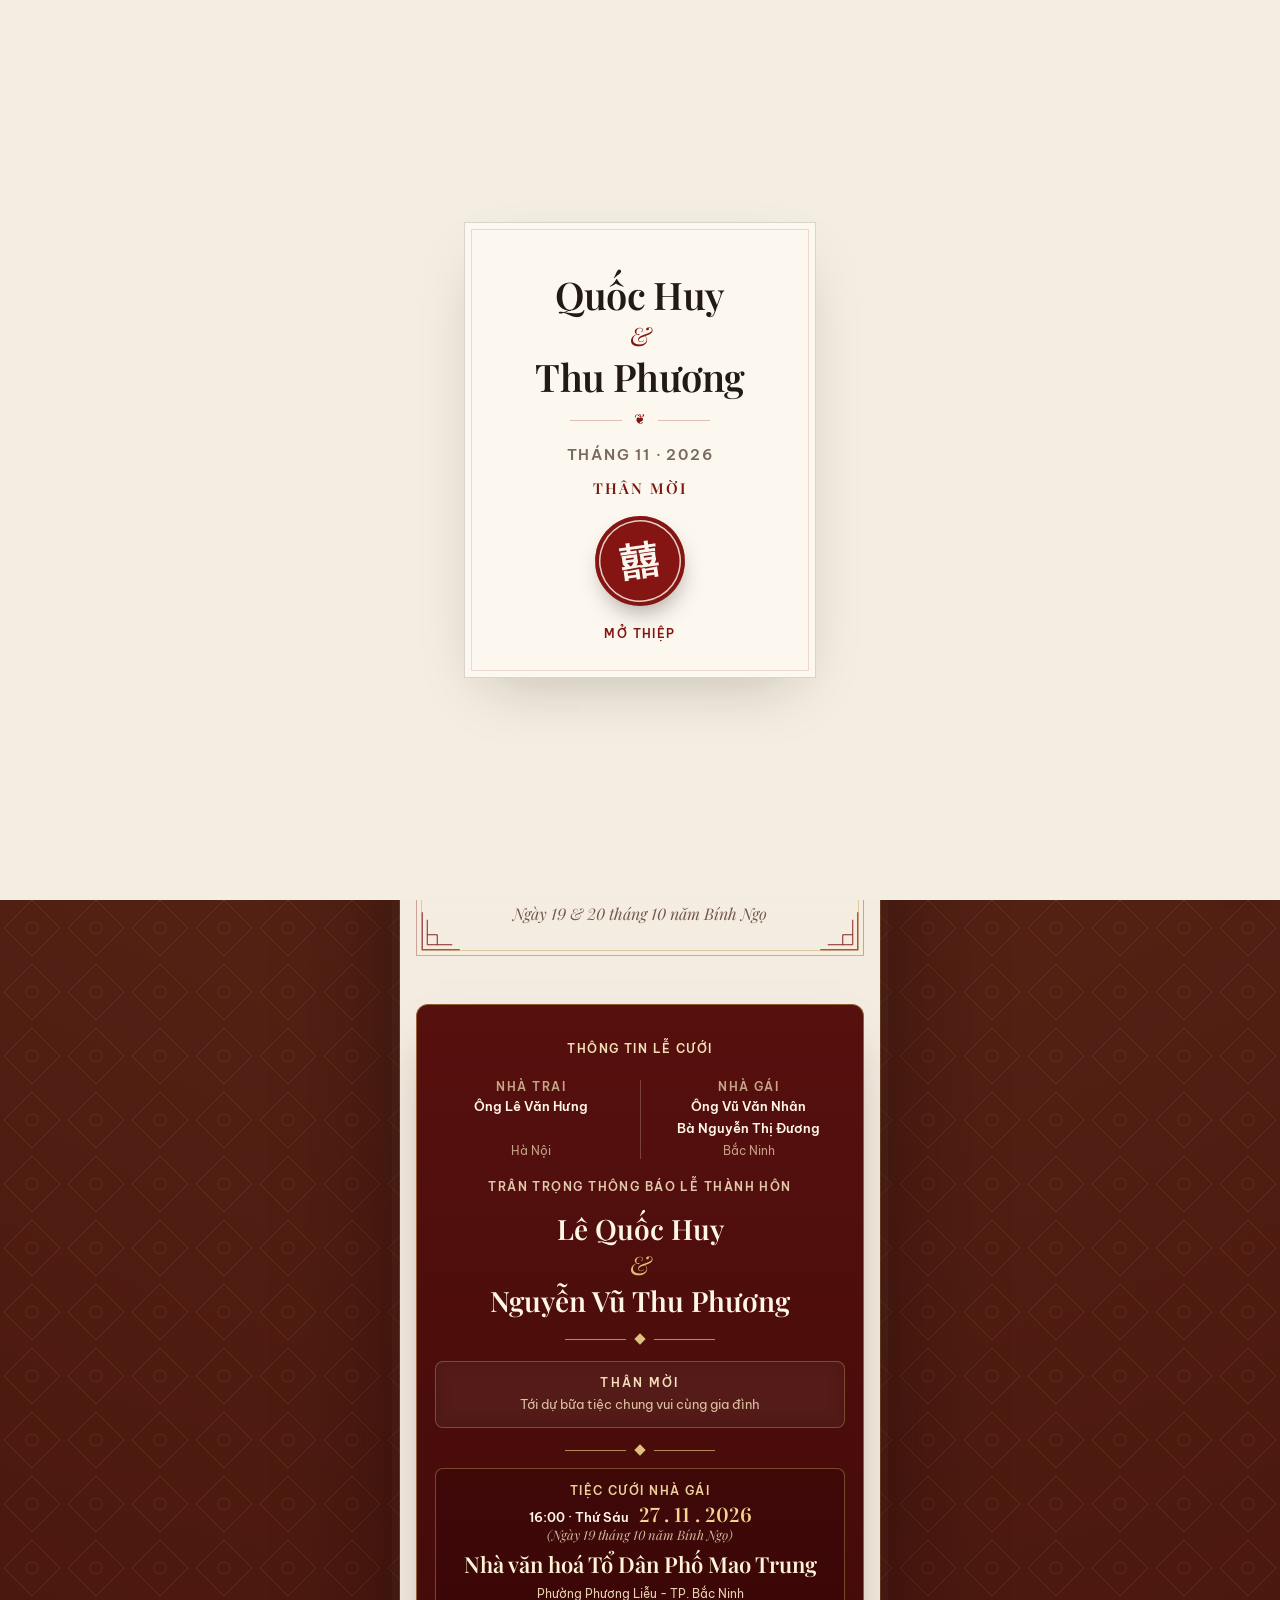
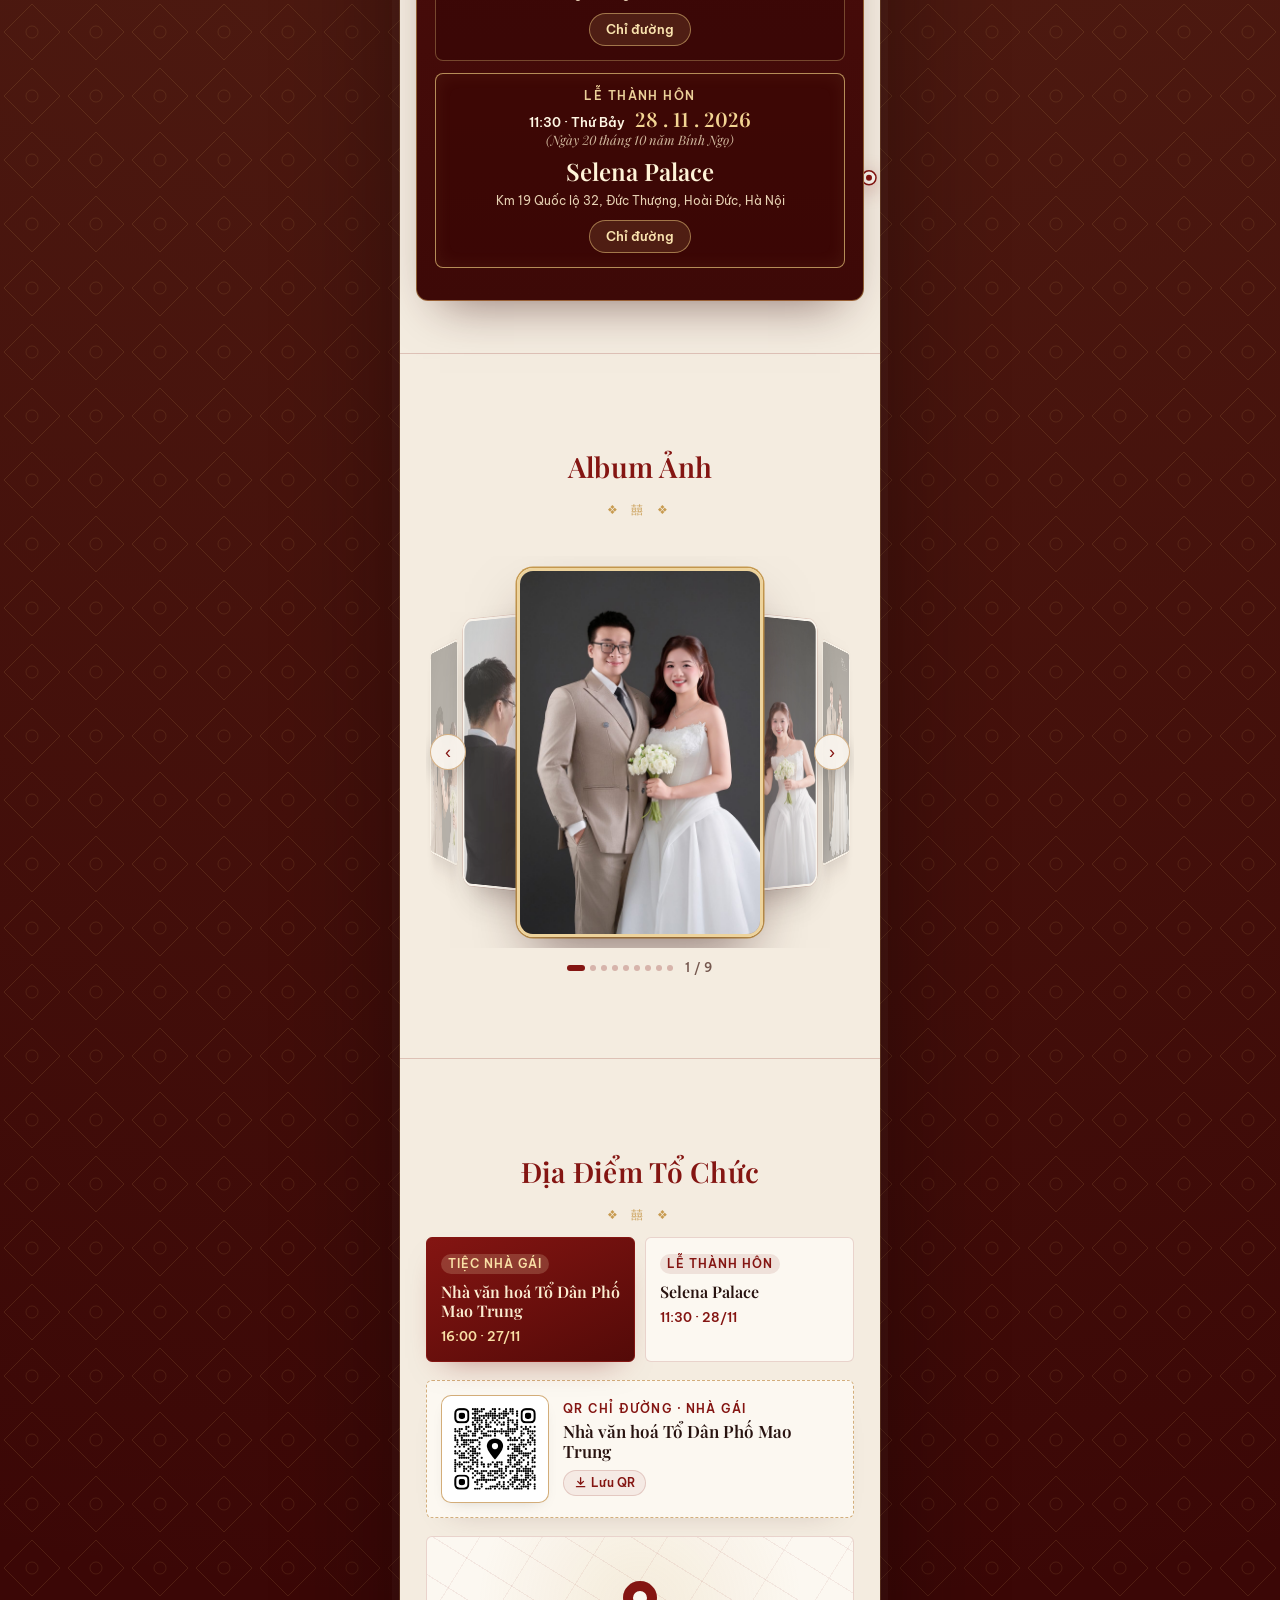
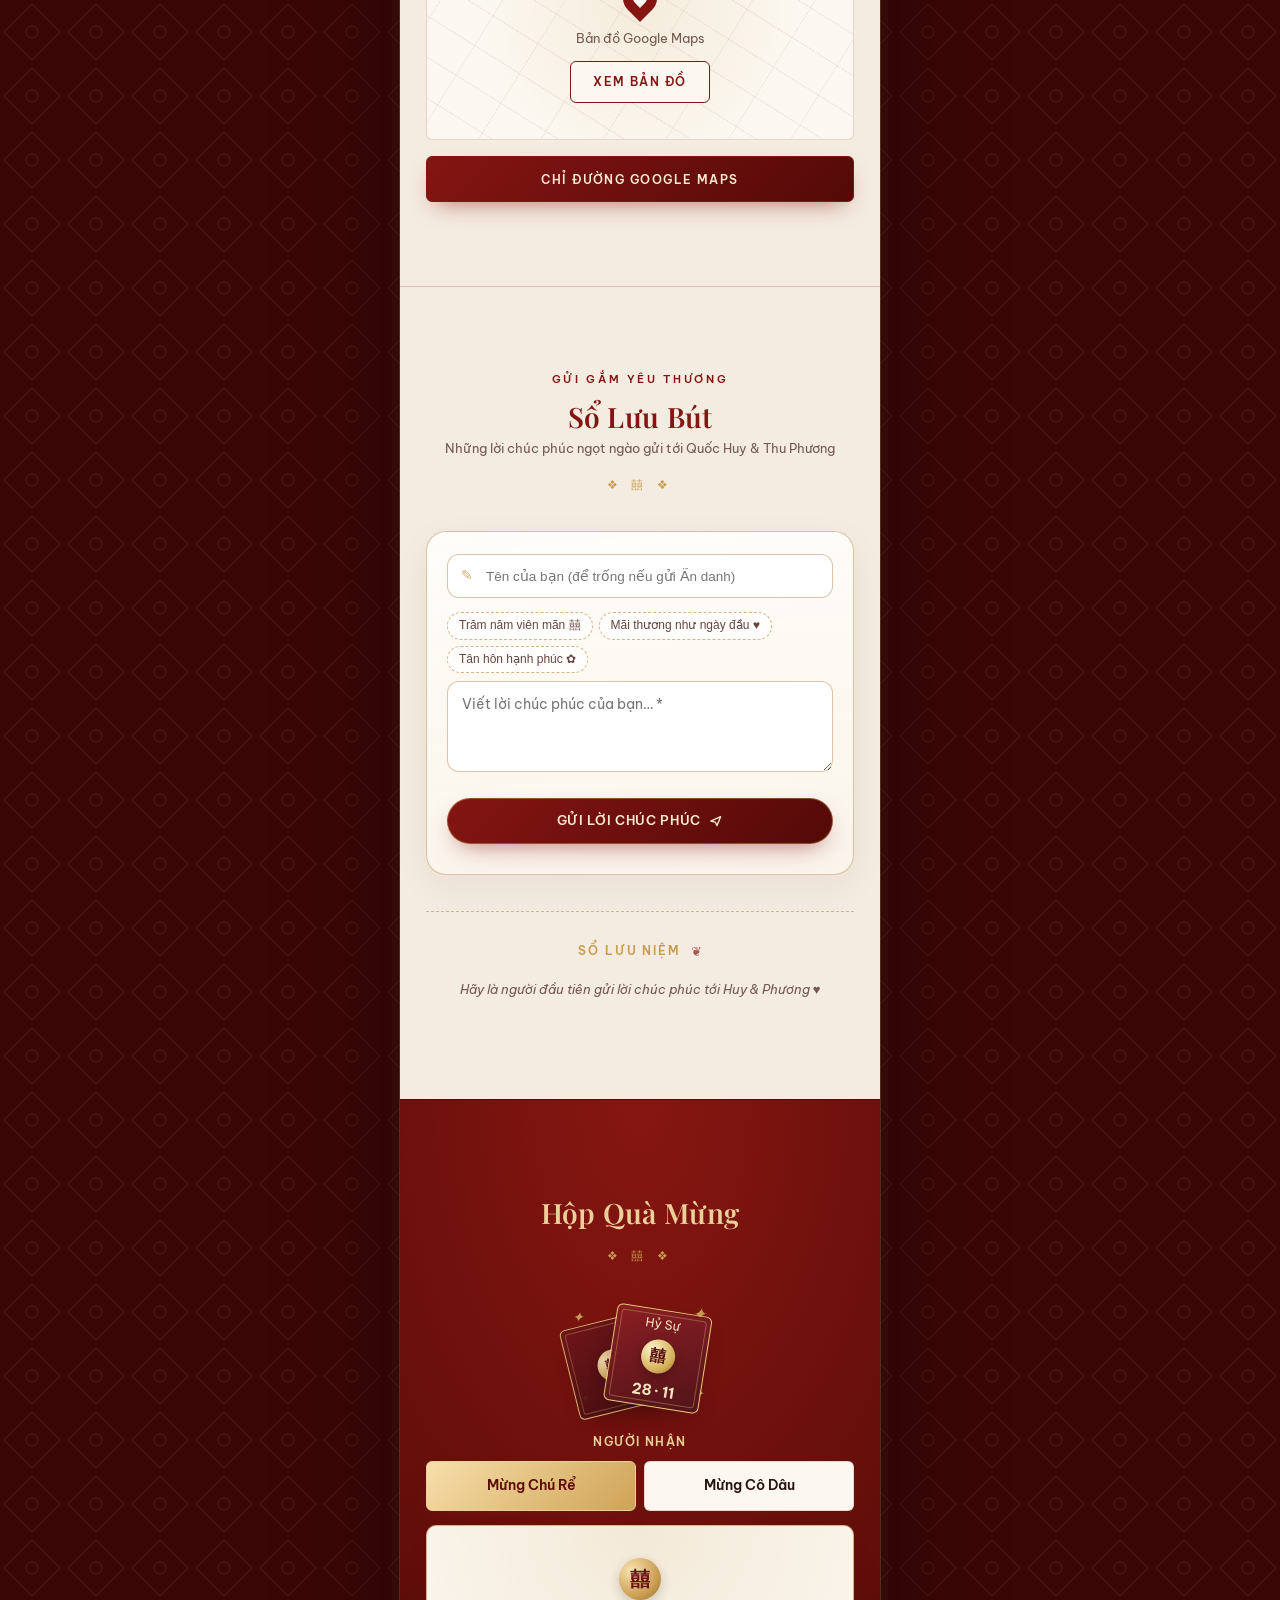
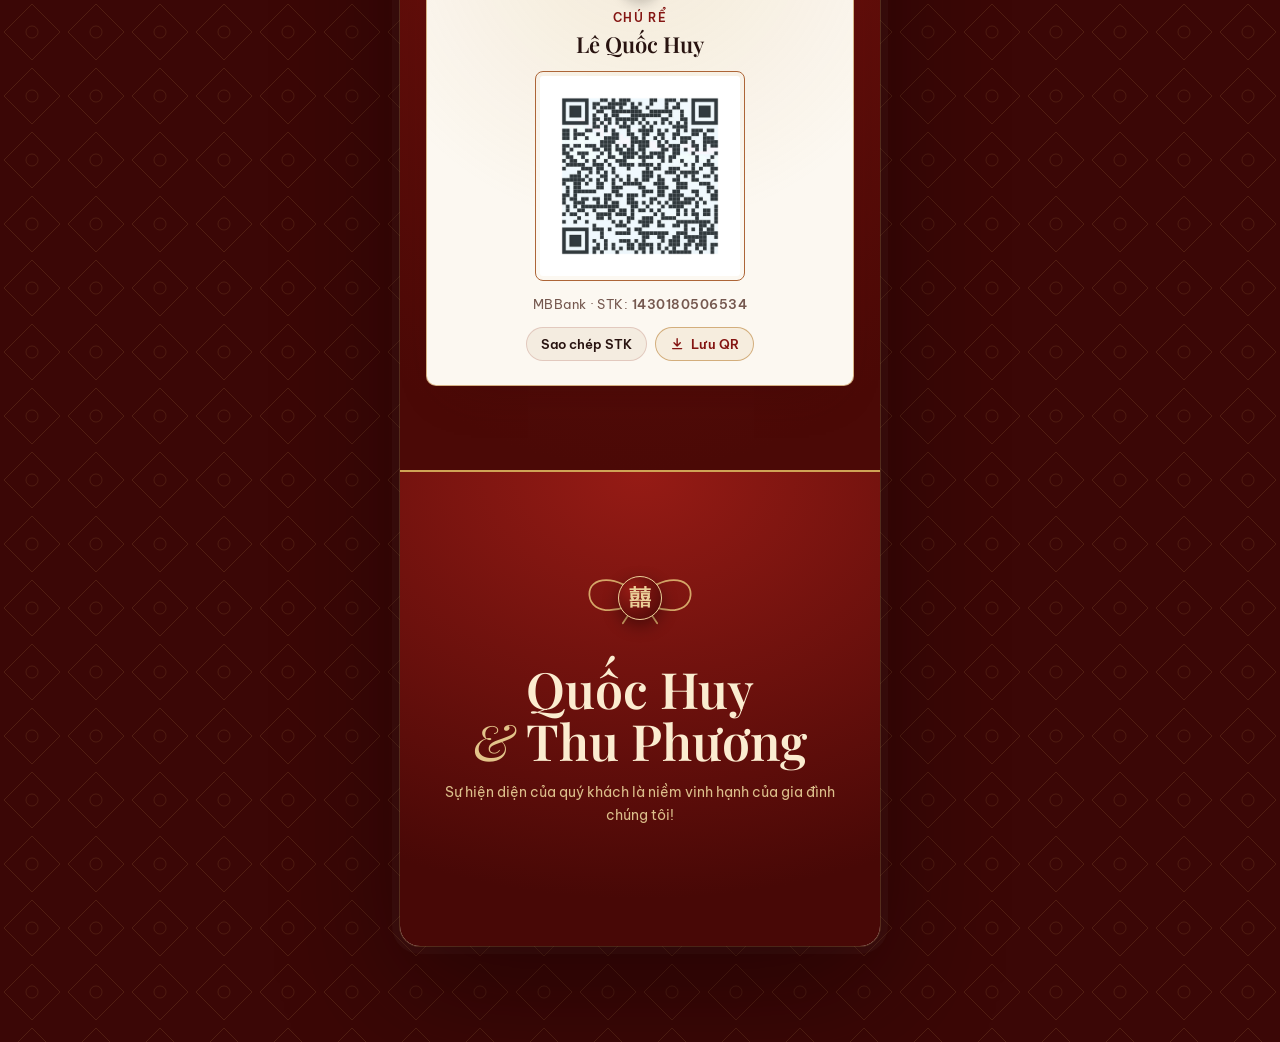
==== commit d6118578: "feat: add smooth vertical marquee stream for guest wishes with pause on hover/touch" ====
--- a/editorial.html
+++ b/editorial.html
@@ -25,12 +25,12 @@
     <link rel="preconnect" href="https://fonts.googleapis.com" />
     <link rel="preconnect" href="https://fonts.gstatic.com" crossorigin />
     <link href="https://fonts.googleapis.com/css2?family=Be+Vietnam+Pro:ital,wght@0,400;0,500;0,600;0,700;1,400;1,500&family=Playfair+Display:ital,wght@0,500;0,600;0,700;1,400;1,600&display=swap" rel="stylesheet" />
-    <link rel="stylesheet" href="demo-common.css?v=20261121-2240" />
-    <link rel="stylesheet" href="wedding-extras.css?v=20261121-2240" />
-    <link rel="stylesheet" href="themes/son-mai.css?v=20261121-2240" />
-    <script src="demo-common.js?v=20261121-2240" defer></script>
-    <script src="wedding-extras.js?v=20261121-2240" defer></script>
-    <script src="themes/son-mai.js?v=20261121-2240" defer></script>
+    <link rel="stylesheet" href="demo-common.css?v=20261121-2245" />
+    <link rel="stylesheet" href="wedding-extras.css?v=20261121-2245" />
+    <link rel="stylesheet" href="themes/son-mai.css?v=20261121-2245" />
+    <script src="demo-common.js?v=20261121-2245" defer></script>
+    <script src="wedding-extras.js?v=20261121-2245" defer></script>
+    <script src="themes/son-mai.js?v=20261121-2245" defer></script>
   </head>
   <body data-theme="son" data-gate-label="Mở thiệp">
     <button class="demo-music" data-music-toggle type="button" aria-pressed="false" aria-label="Bật nhạc nền">
--- a/wedding-extras.css
+++ b/wedding-extras.css
@@ -1293,26 +1293,49 @@
   font-size: 13px;
   opacity: 0.7;
 }
+.wish-preview-hint {
+  margin: -10px auto 14px;
+  font: 400 11.5px/1 var(--f-body);
+  color: color-mix(in srgb, var(--gold) 85%, var(--accent));
+  letter-spacing: 0.05em;
+  opacity: 0.85;
+}
+.wish-preview-hint[hidden] {
+  display: none;
+}
 .wish-empty {
   margin: 12px 0 0;
   color: var(--muted);
   font: italic 400 13px/1.5 var(--f-body);
 }
 .wish-preview-list {
+  position: relative;
+  max-height: 400px;
+  overflow: hidden;
+  padding: 8px 4px;
+  mask-image: linear-gradient(to bottom, transparent 0%, black 7%, black 93%, transparent 100%);
+  -webkit-mask-image: linear-gradient(to bottom, transparent 0%, black 7%, black 93%, transparent 100%);
+}
+.wish-marquee-track {
   display: flex;
   flex-direction: column;
   gap: 12px;
-  max-height: 480px;
-  overflow-y: auto;
-  padding-right: 4px;
-  overscroll-behavior: contain;
-}
-.wish-preview-list::-webkit-scrollbar {
-  width: 4px;
-}
-.wish-preview-list::-webkit-scrollbar-thumb {
-  background: color-mix(in srgb, var(--gold) 40%, transparent);
-  border-radius: 999px;
+  will-change: transform;
+}
+.wish-marquee-track.is-scrolling {
+  animation: wishScrollVertical var(--marquee-duration, 26s) linear infinite;
+}
+.wish-marquee-track.is-scrolling:hover,
+.wish-marquee-track.is-scrolling:active {
+  animation-play-state: paused;
+}
+@keyframes wishScrollVertical {
+  0% {
+    transform: translateY(0);
+  }
+  100% {
+    transform: translateY(-50%);
+  }
 }
 .wish-card {
   position: relative;
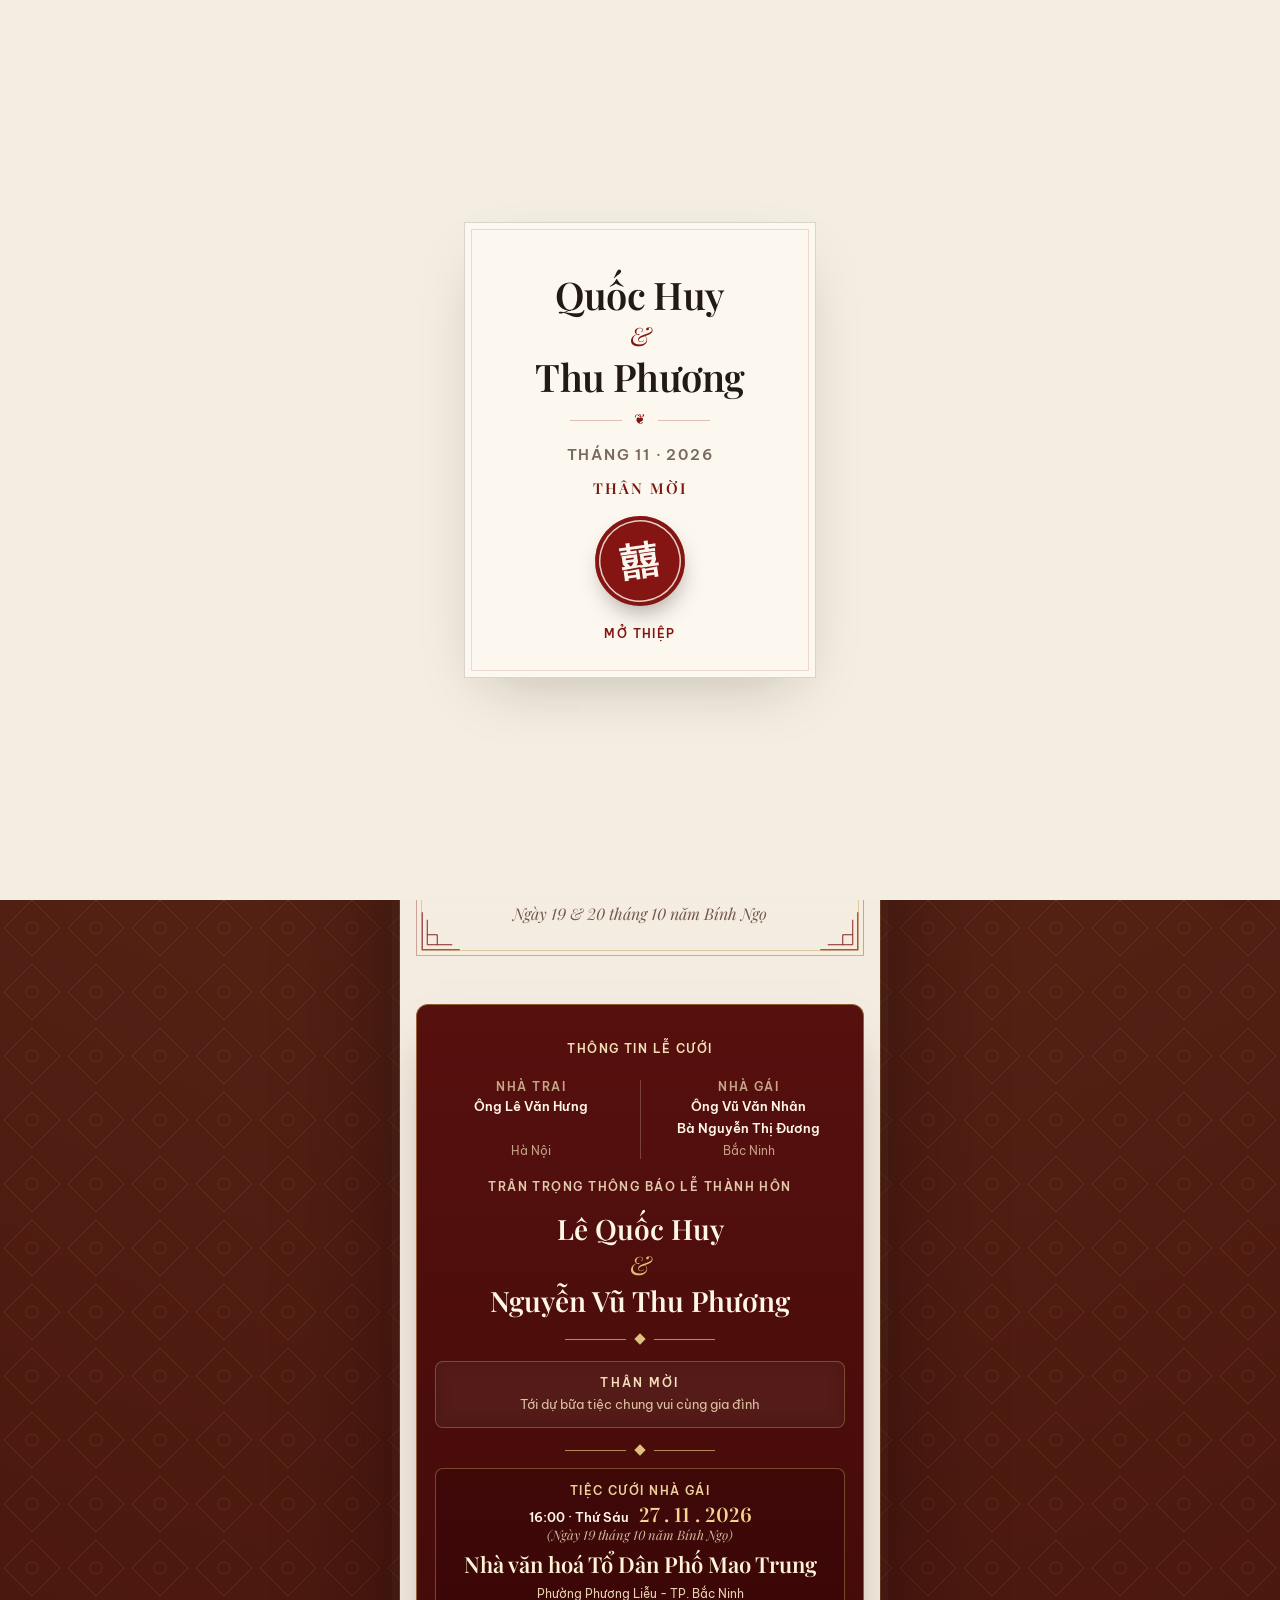
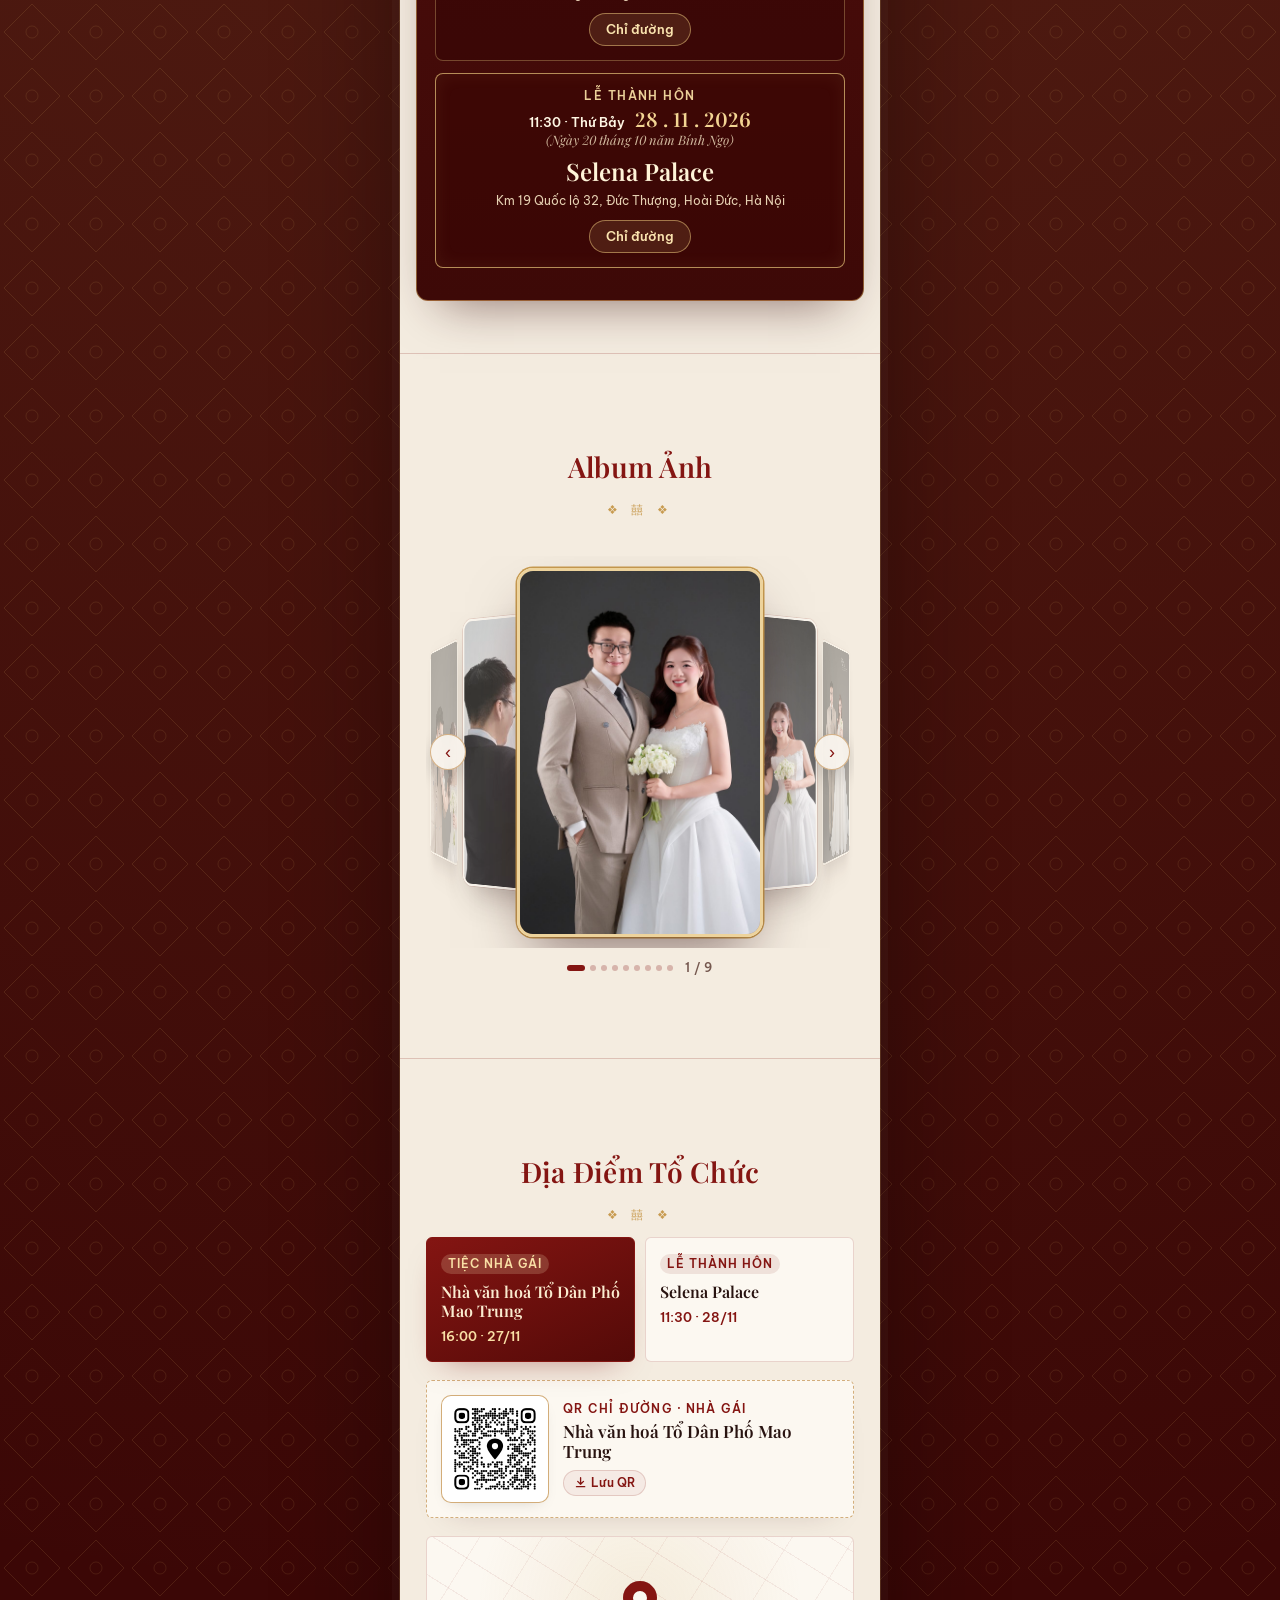
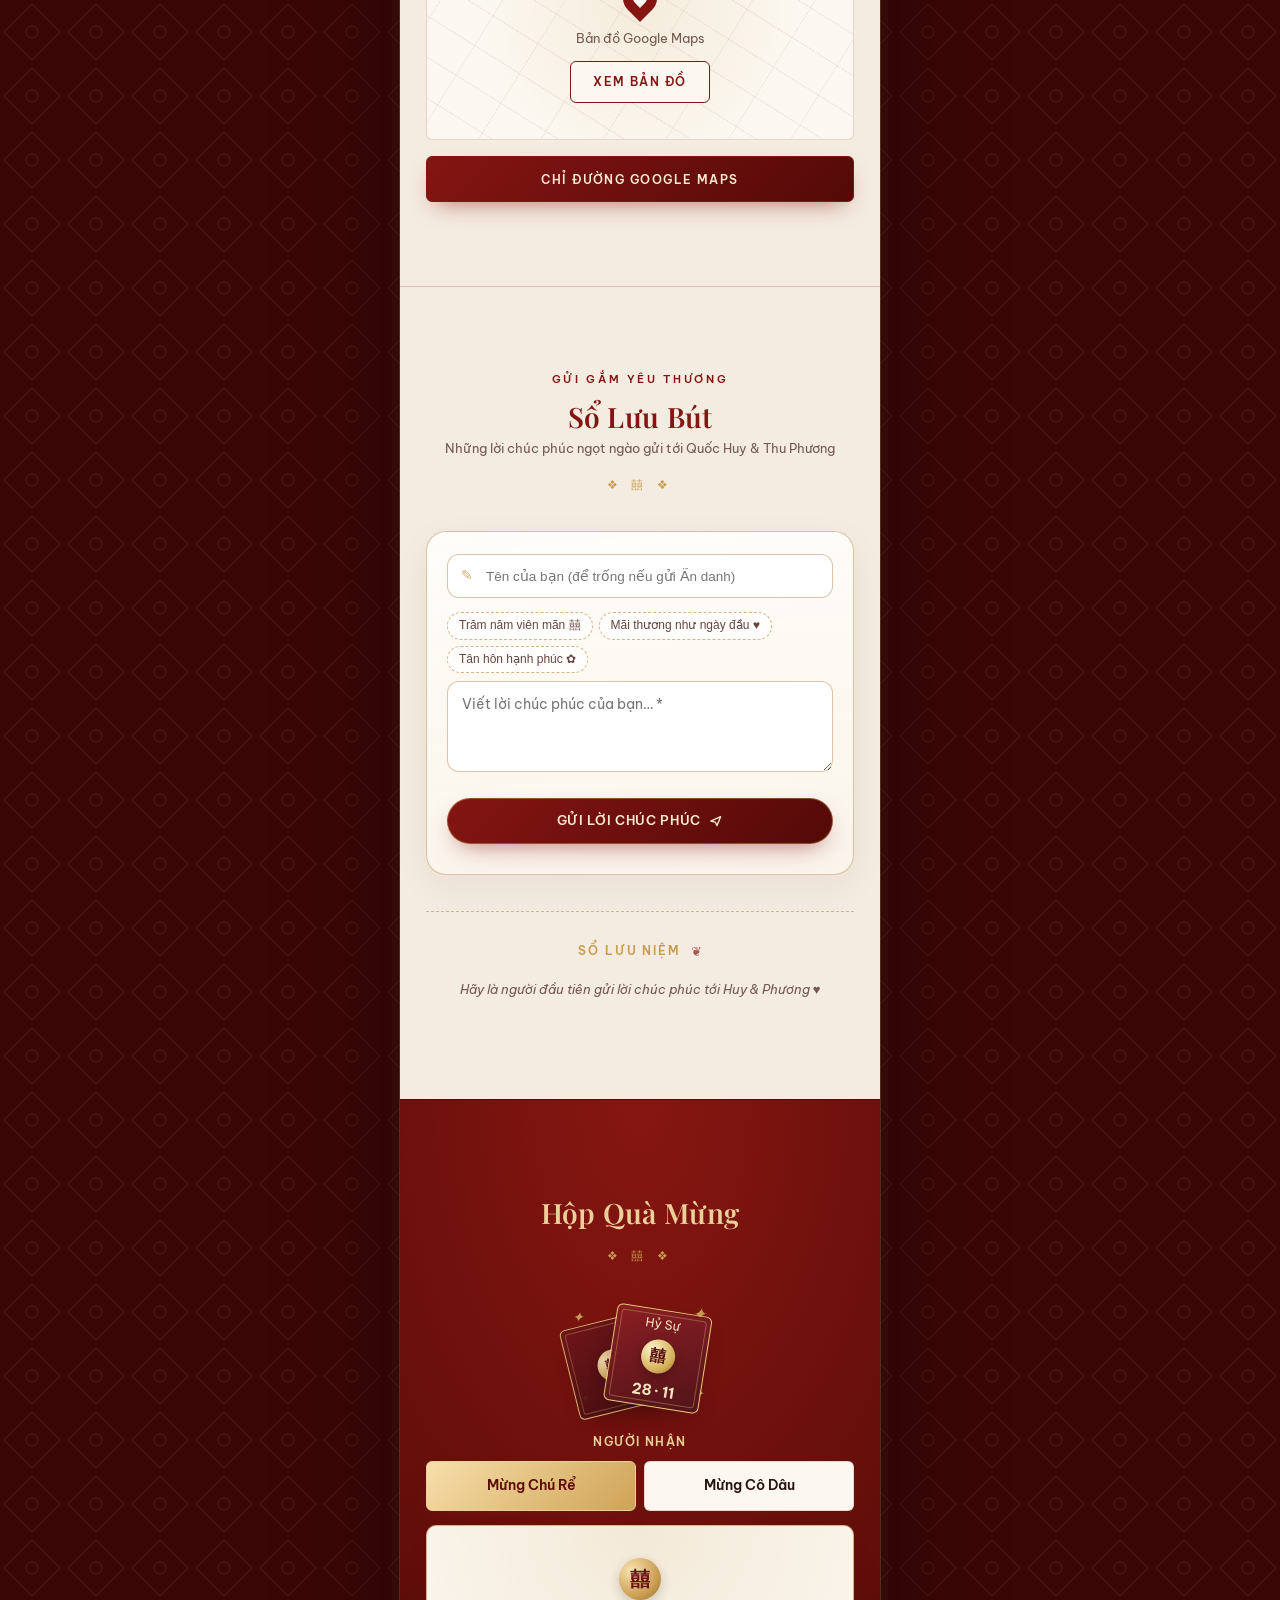
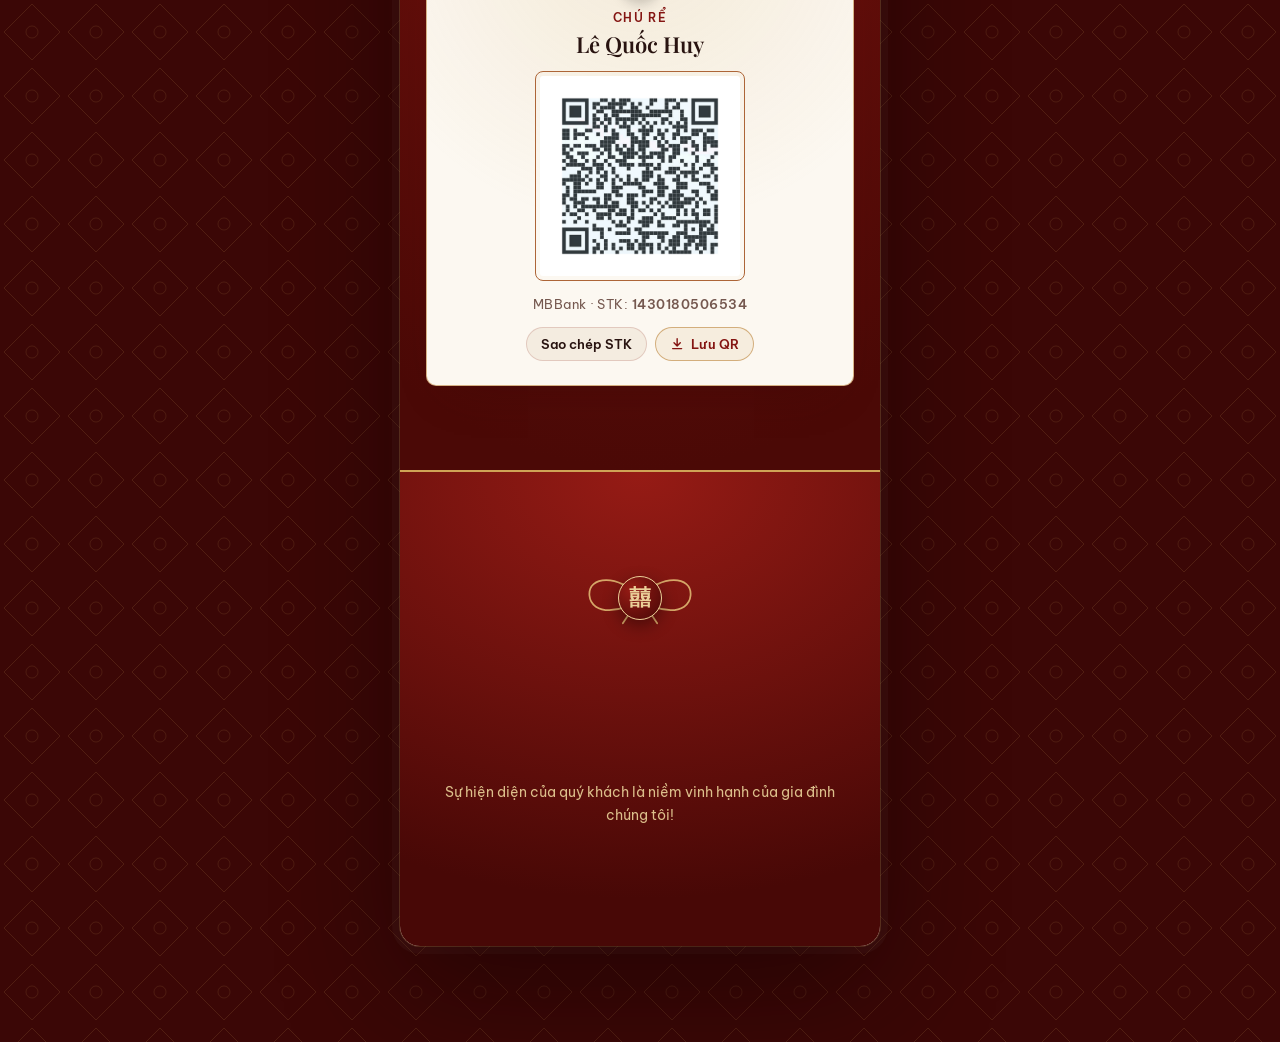
==== commit 5839a894: "clean: remove repetitive Hy Su tag from wish cards for cleaner aesthetics" ====
--- a/editorial.html
+++ b/editorial.html
@@ -25,12 +25,12 @@
     <link rel="preconnect" href="https://fonts.googleapis.com" />
     <link rel="preconnect" href="https://fonts.gstatic.com" crossorigin />
     <link href="https://fonts.googleapis.com/css2?family=Be+Vietnam+Pro:ital,wght@0,400;0,500;0,600;0,700;1,400;1,500&family=Playfair+Display:ital,wght@0,500;0,600;0,700;1,400;1,600&display=swap" rel="stylesheet" />
-    <link rel="stylesheet" href="demo-common.css?v=20261121-2245" />
-    <link rel="stylesheet" href="wedding-extras.css?v=20261121-2245" />
-    <link rel="stylesheet" href="themes/son-mai.css?v=20261121-2245" />
-    <script src="demo-common.js?v=20261121-2245" defer></script>
-    <script src="wedding-extras.js?v=20261121-2245" defer></script>
-    <script src="themes/son-mai.js?v=20261121-2245" defer></script>
+    <link rel="stylesheet" href="demo-common.css?v=20261121-2250" />
+    <link rel="stylesheet" href="wedding-extras.css?v=20261121-2250" />
+    <link rel="stylesheet" href="themes/son-mai.css?v=20261121-2250" />
+    <script src="demo-common.js?v=20261121-2250" defer></script>
+    <script src="wedding-extras.js?v=20261121-2250" defer></script>
+    <script src="themes/son-mai.js?v=20261121-2250" defer></script>
   </head>
   <body data-theme="son" data-gate-label="Mở thiệp">
     <button class="demo-music" data-music-toggle type="button" aria-pressed="false" aria-label="Bật nhạc nền">
--- a/wedding-extras.css
+++ b/wedding-extras.css
@@ -1378,17 +1378,6 @@
   overflow: hidden;
   text-overflow: ellipsis;
 }
-.wish-card-seal {
-  flex-shrink: 0;
-  display: inline-block;
-  padding: 1px 7px;
-  border-radius: 4px;
-  border: 1px solid color-mix(in srgb, var(--accent) 30%, transparent);
-  background: color-mix(in srgb, var(--accent) 8%, transparent);
-  color: var(--accent);
-  font: 600 10.5px/1.3 var(--f-body);
-  letter-spacing: 0.06em;
-}
 .wish-card-msg {
   margin: 9px 0 0;
   font: 400 13.5px/1.65 var(--f-body);
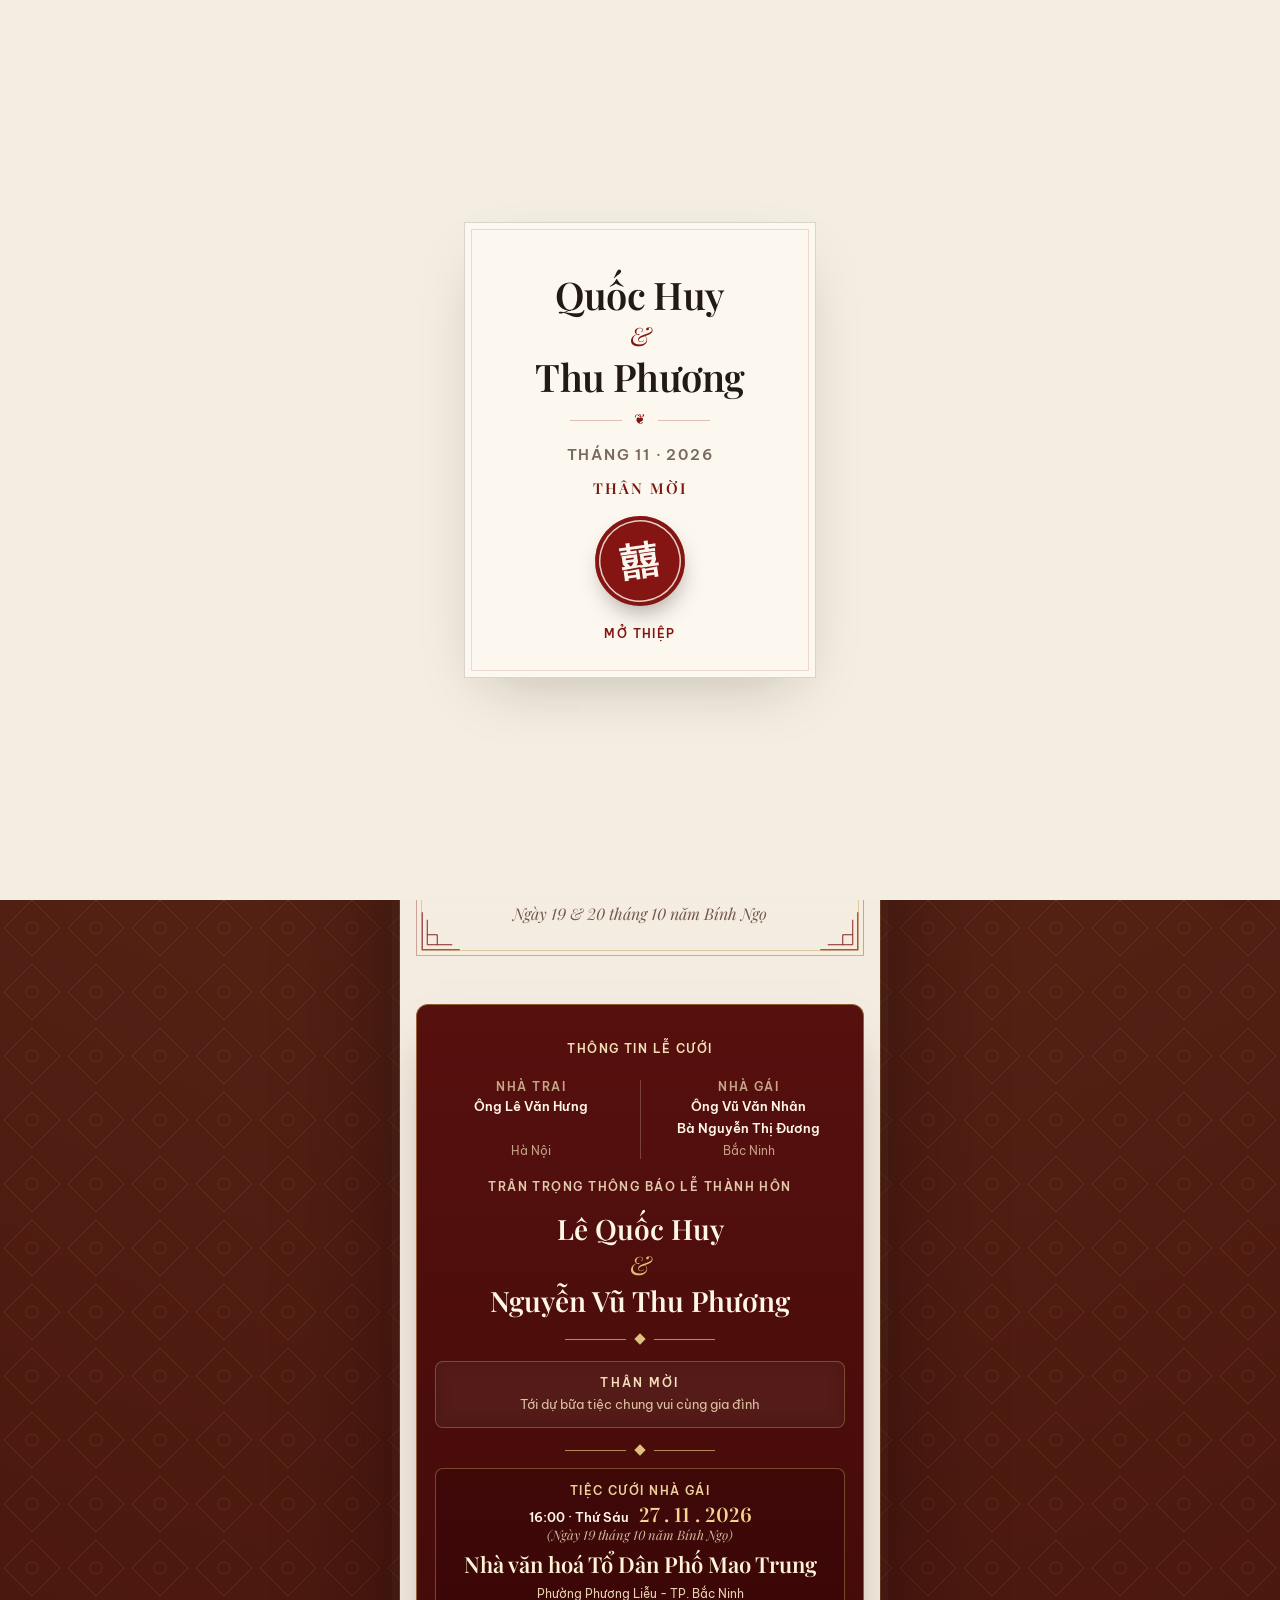
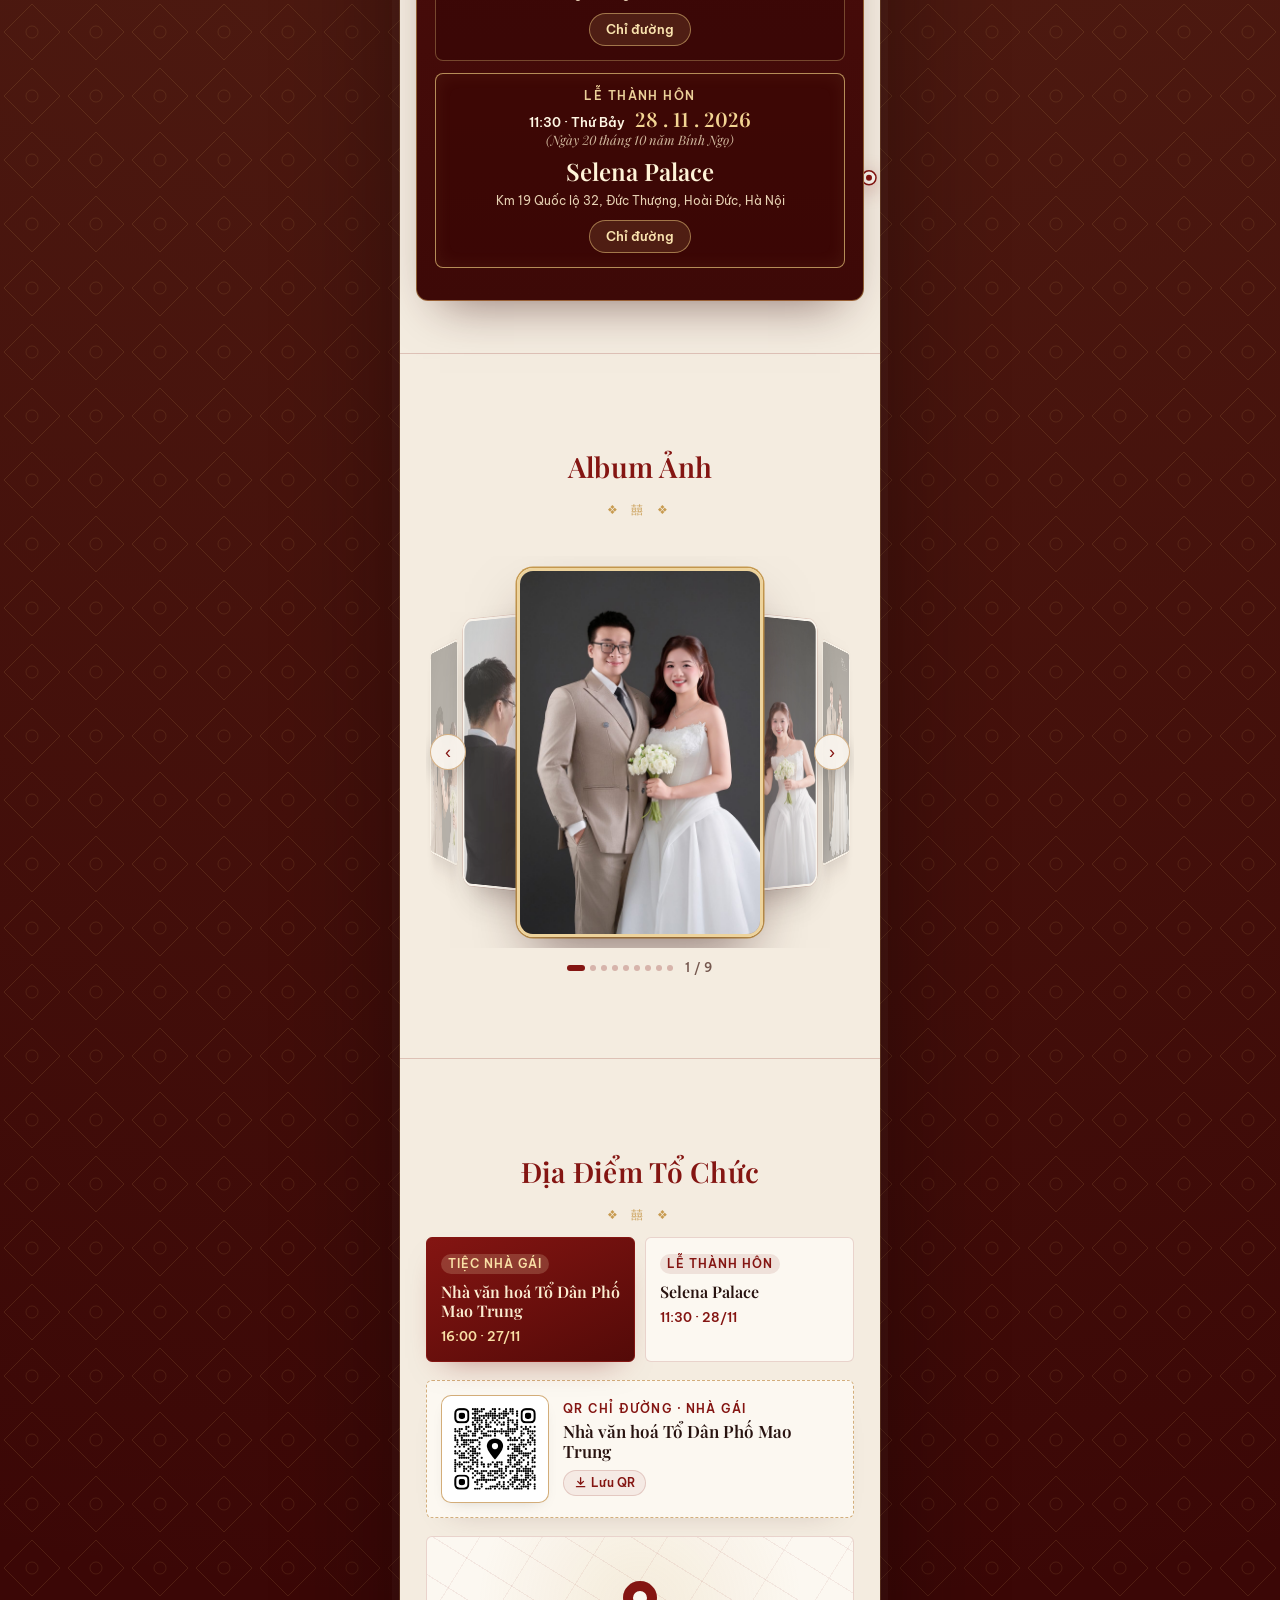
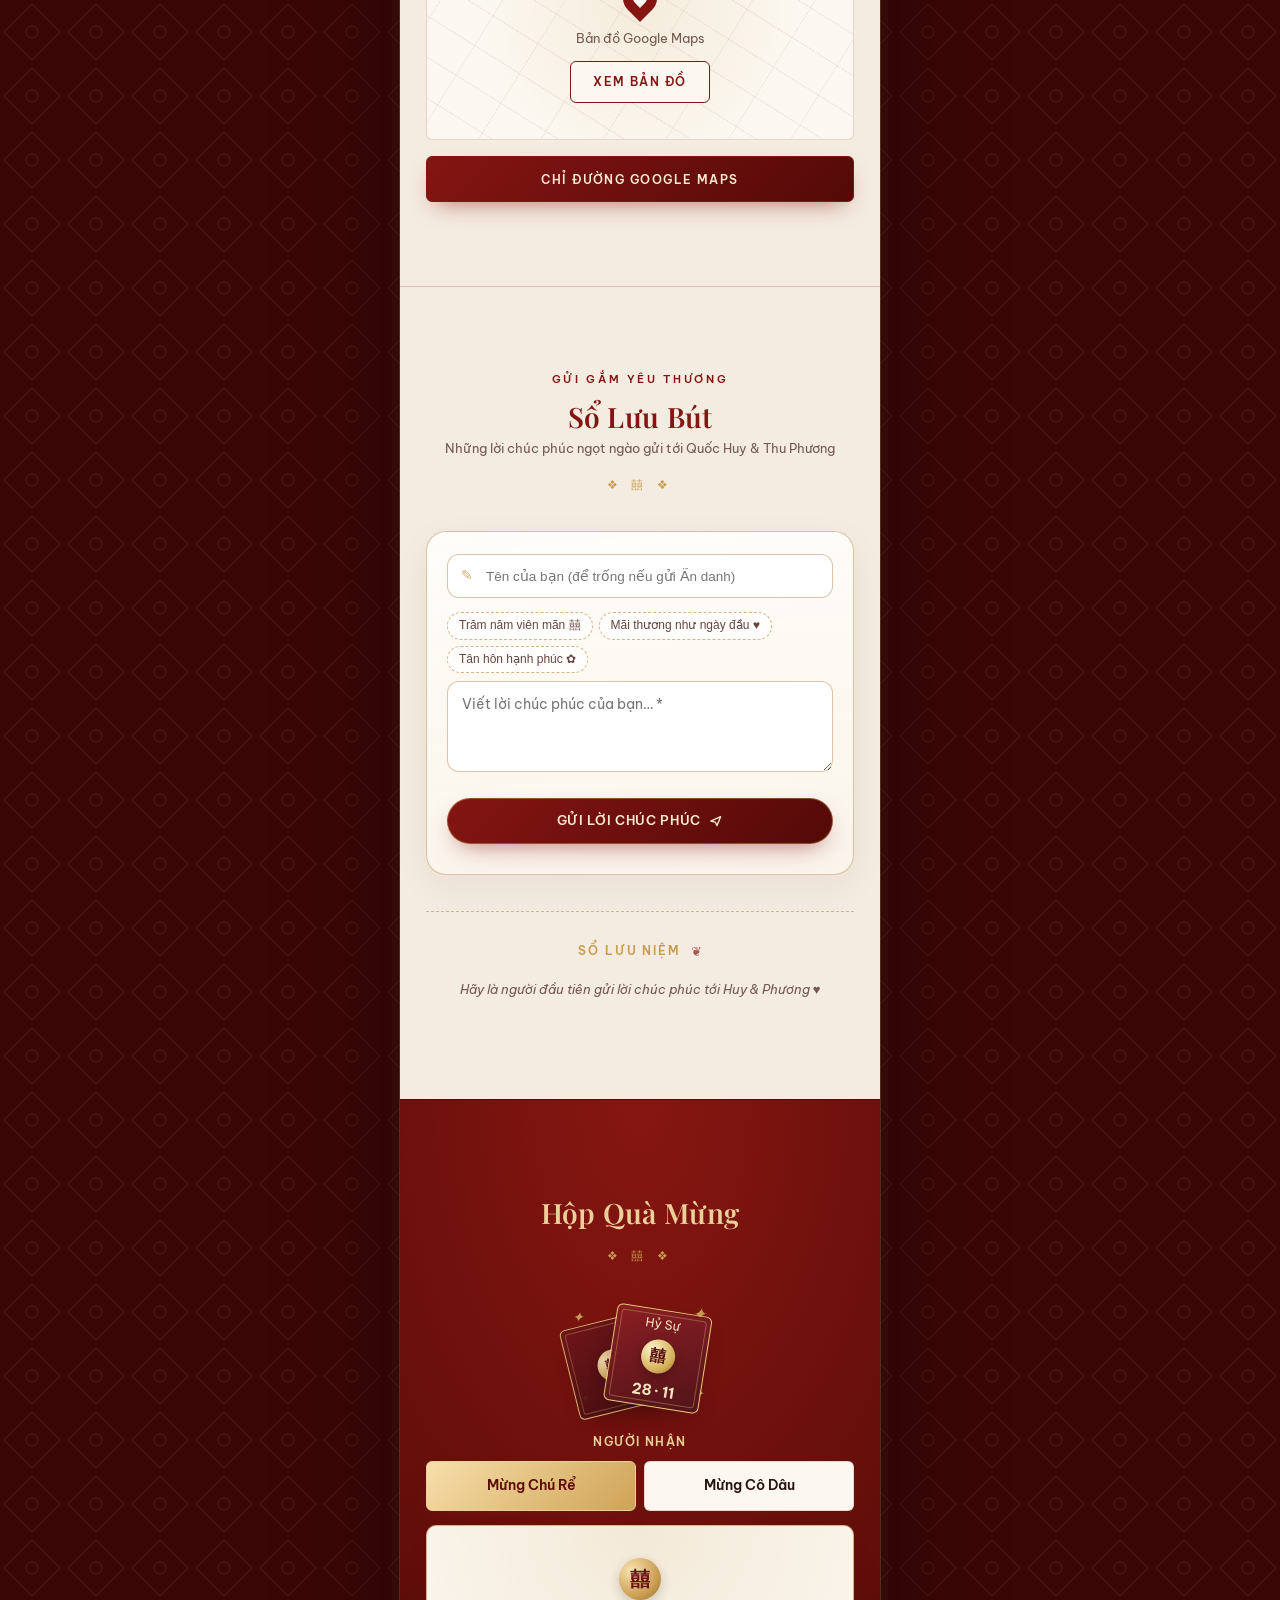
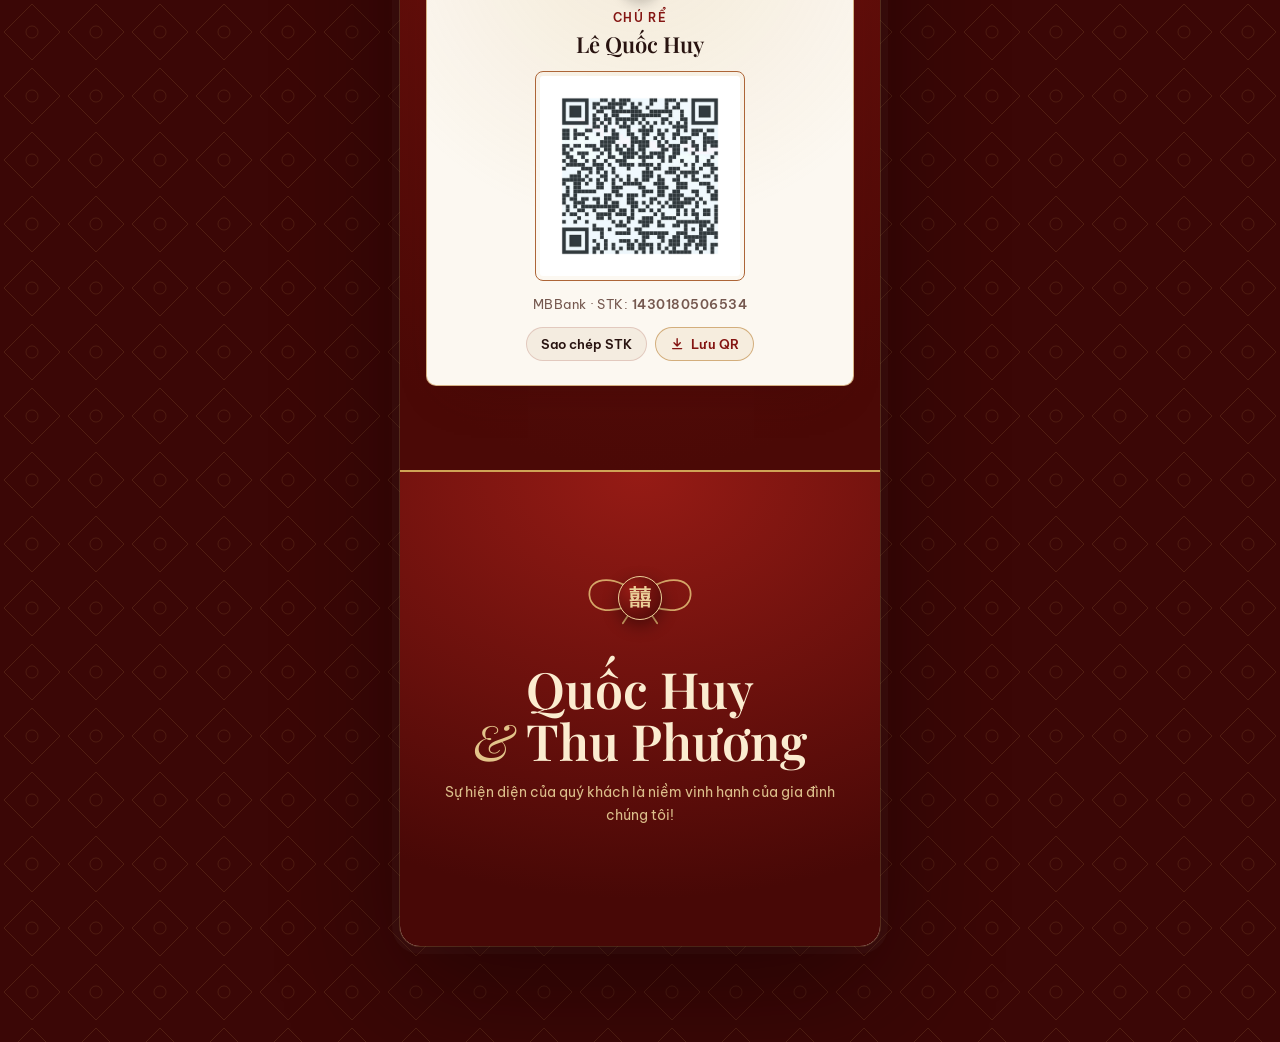
==== commit d34f4298: "fix: preserve line breaks in guest wish messages" ====
--- a/editorial.html
+++ b/editorial.html
@@ -25,12 +25,12 @@
     <link rel="preconnect" href="https://fonts.googleapis.com" />
     <link rel="preconnect" href="https://fonts.gstatic.com" crossorigin />
     <link href="https://fonts.googleapis.com/css2?family=Be+Vietnam+Pro:ital,wght@0,400;0,500;0,600;0,700;1,400;1,500&family=Playfair+Display:ital,wght@0,500;0,600;0,700;1,400;1,600&display=swap" rel="stylesheet" />
-    <link rel="stylesheet" href="demo-common.css?v=20261121-2250" />
-    <link rel="stylesheet" href="wedding-extras.css?v=20261121-2250" />
-    <link rel="stylesheet" href="themes/son-mai.css?v=20261121-2250" />
-    <script src="demo-common.js?v=20261121-2250" defer></script>
-    <script src="wedding-extras.js?v=20261121-2250" defer></script>
-    <script src="themes/son-mai.js?v=20261121-2250" defer></script>
+    <link rel="stylesheet" href="demo-common.css?v=20261125-0930" />
+    <link rel="stylesheet" href="wedding-extras.css?v=20261125-0930" />
+    <link rel="stylesheet" href="themes/son-mai.css?v=20261125-0930" />
+    <script src="demo-common.js?v=20261125-0930" defer></script>
+    <script src="wedding-extras.js?v=20261125-0930" defer></script>
+    <script src="themes/son-mai.js?v=20261125-0930" defer></script>
   </head>
   <body data-theme="son" data-gate-label="Mở thiệp">
     <button class="demo-music" data-music-toggle type="button" aria-pressed="false" aria-label="Bật nhạc nền">
--- a/wedding-extras.css
+++ b/wedding-extras.css
@@ -1311,31 +1311,27 @@
 .wish-preview-list {
   position: relative;
   max-height: 400px;
-  overflow: hidden;
+  overflow-y: auto;
+  scrollbar-width: none;
   padding: 8px 4px;
   mask-image: linear-gradient(to bottom, transparent 0%, black 7%, black 93%, transparent 100%);
   -webkit-mask-image: linear-gradient(to bottom, transparent 0%, black 7%, black 93%, transparent 100%);
 }
+.wish-preview-list::-webkit-scrollbar {
+  display: none;
+}
+.wish-preview-list.is-auto {
+  cursor: grab;
+}
+.wish-preview-list.is-dragging {
+  cursor: grabbing;
+  user-select: none;
+}
 .wish-marquee-track {
   display: flex;
   flex-direction: column;
   gap: 12px;
   will-change: transform;
-}
-.wish-marquee-track.is-scrolling {
-  animation: wishScrollVertical var(--marquee-duration, 26s) linear infinite;
-}
-.wish-marquee-track.is-scrolling:hover,
-.wish-marquee-track.is-scrolling:active {
-  animation-play-state: paused;
-}
-@keyframes wishScrollVertical {
-  0% {
-    transform: translateY(0);
-  }
-  100% {
-    transform: translateY(-50%);
-  }
 }
 .wish-card {
   position: relative;
@@ -1383,6 +1379,7 @@
   font: 400 13.5px/1.65 var(--f-body);
   color: #3f2e2b;
   word-break: break-word;
+  white-space: pre-line;
 }
 .wish-bubble {
   position: fixed;
